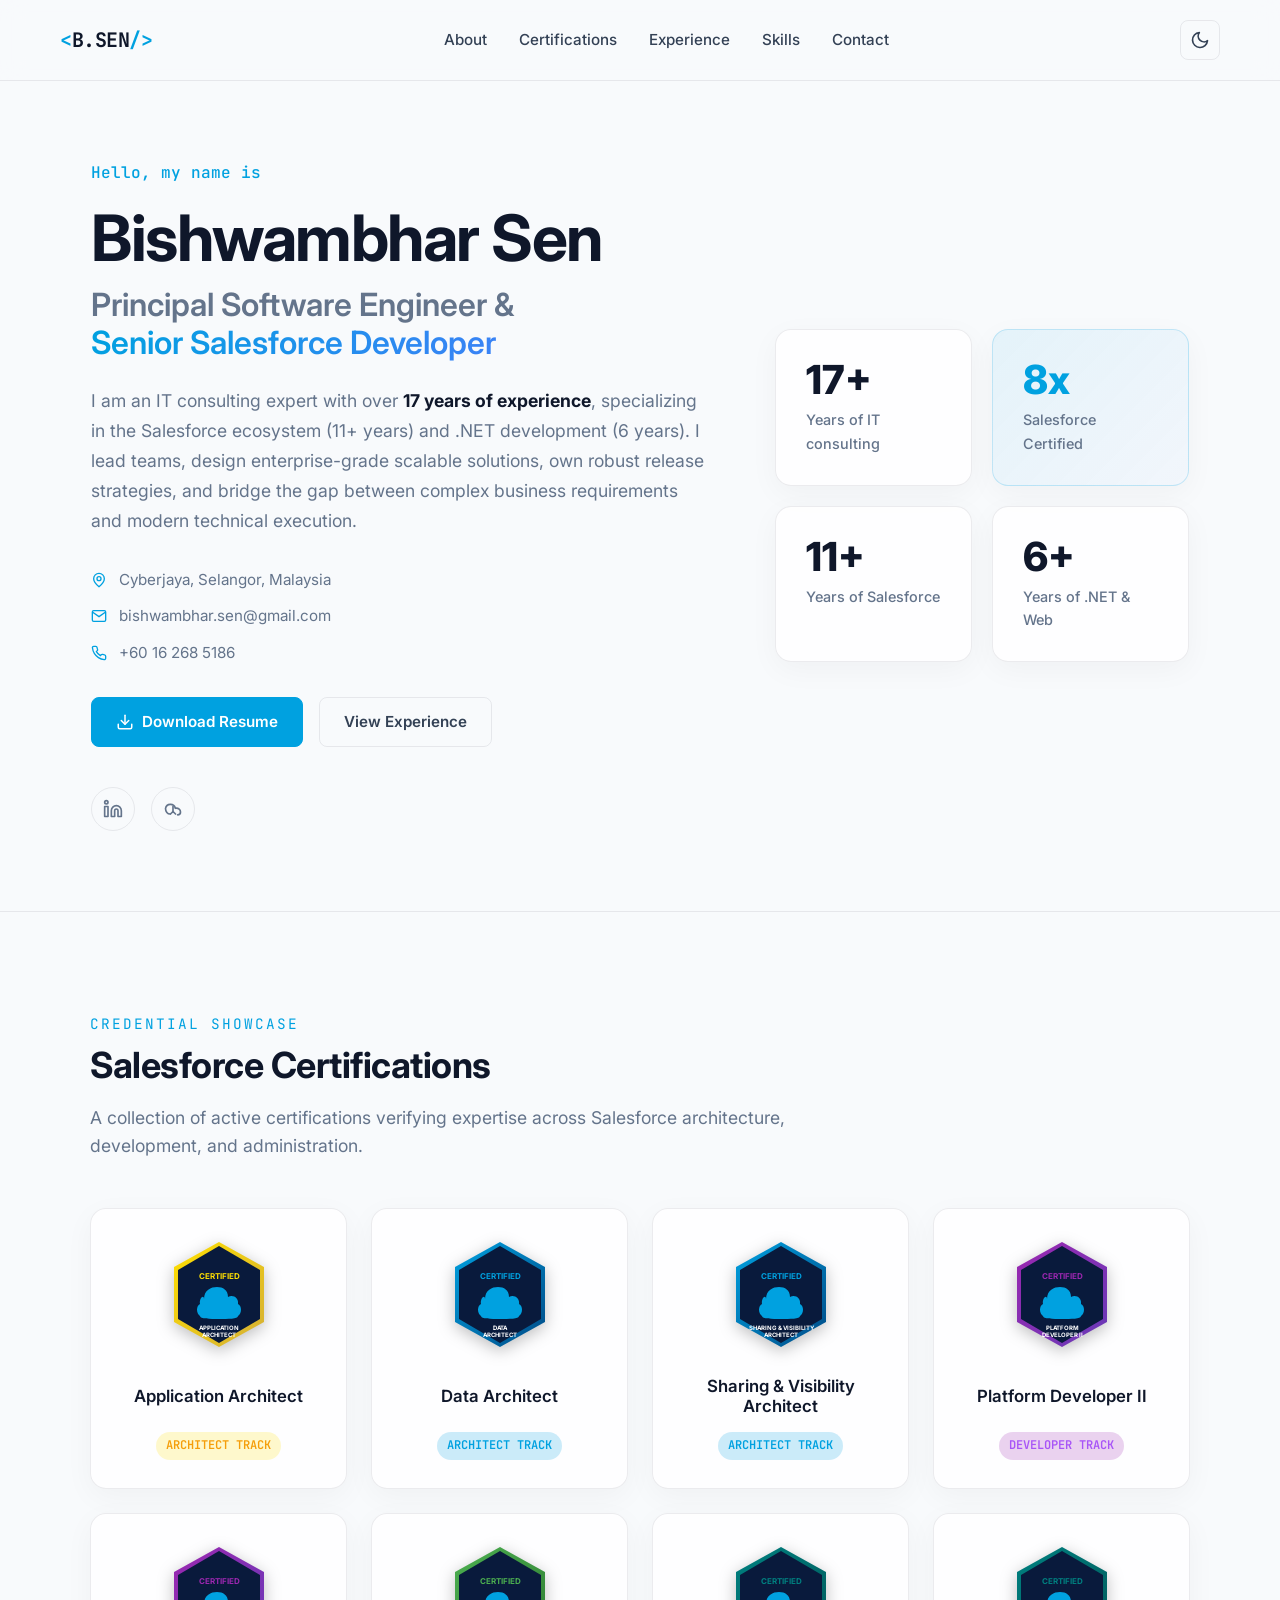
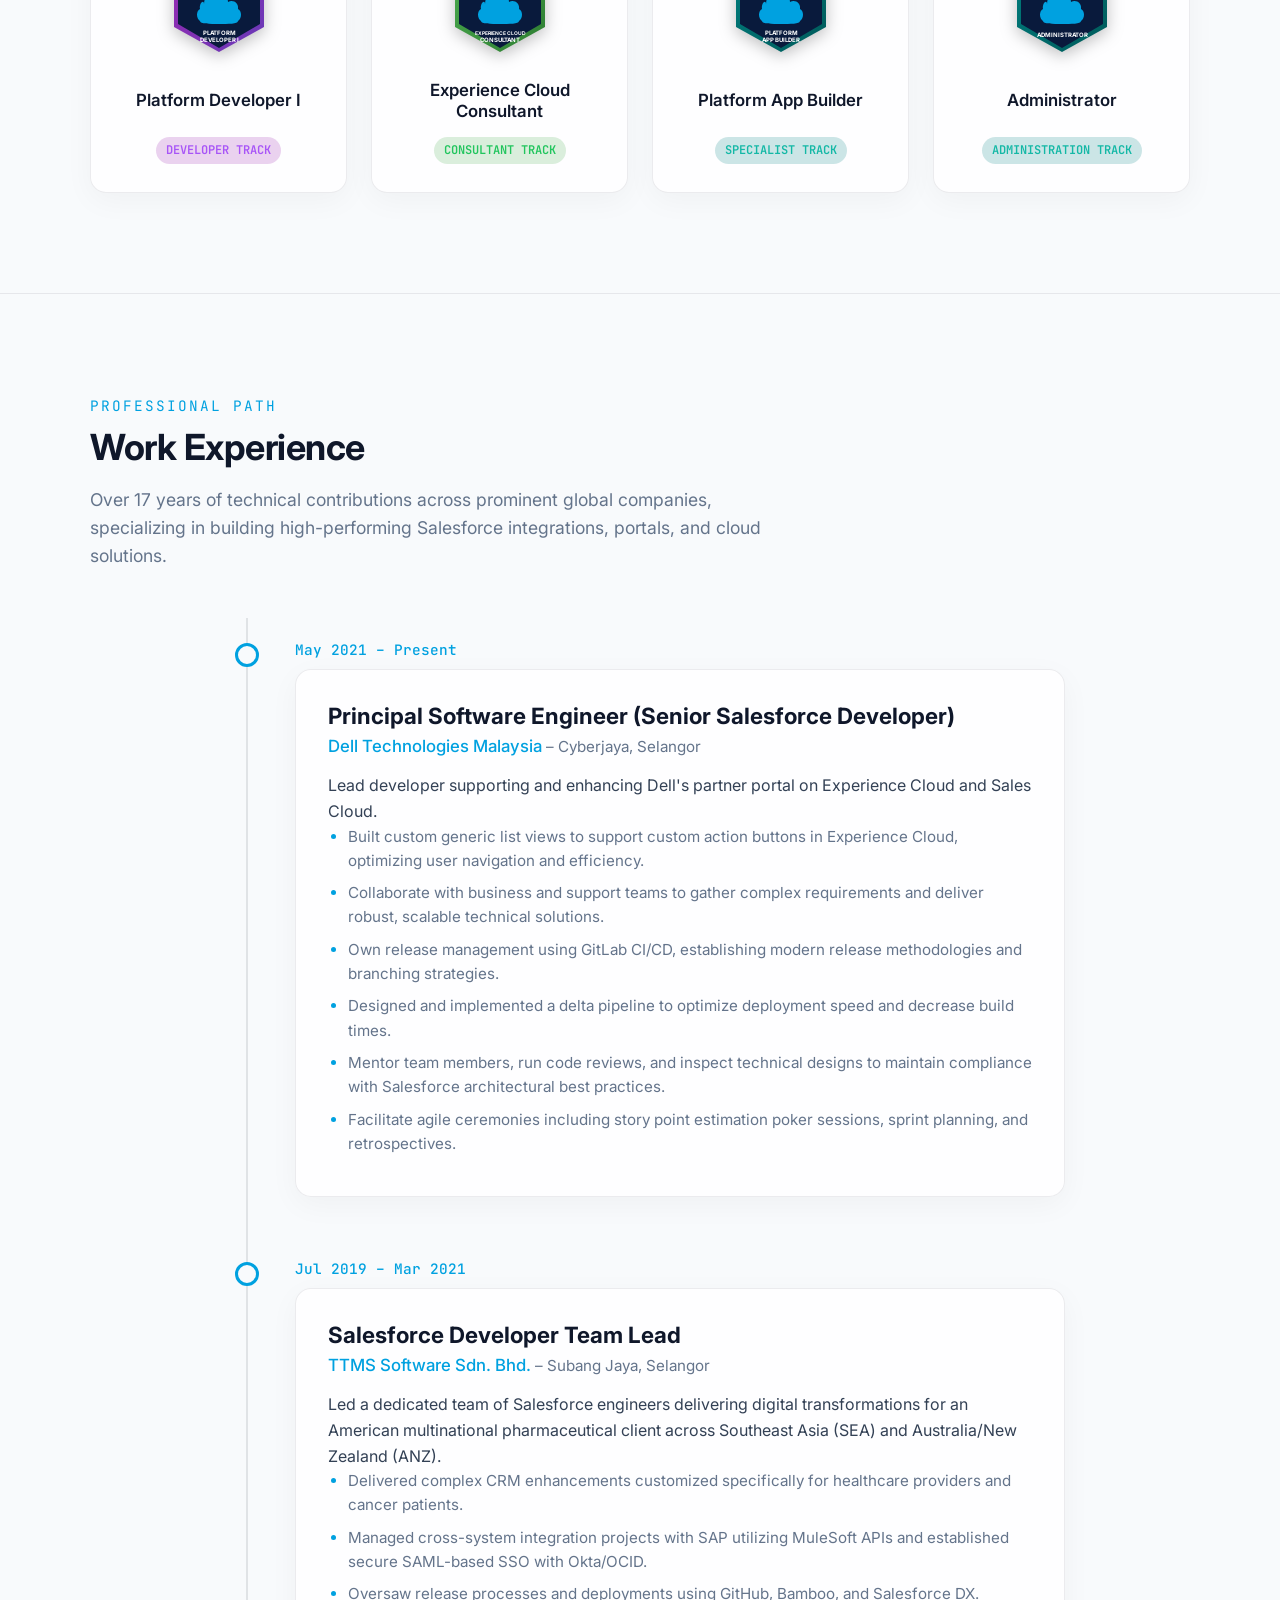
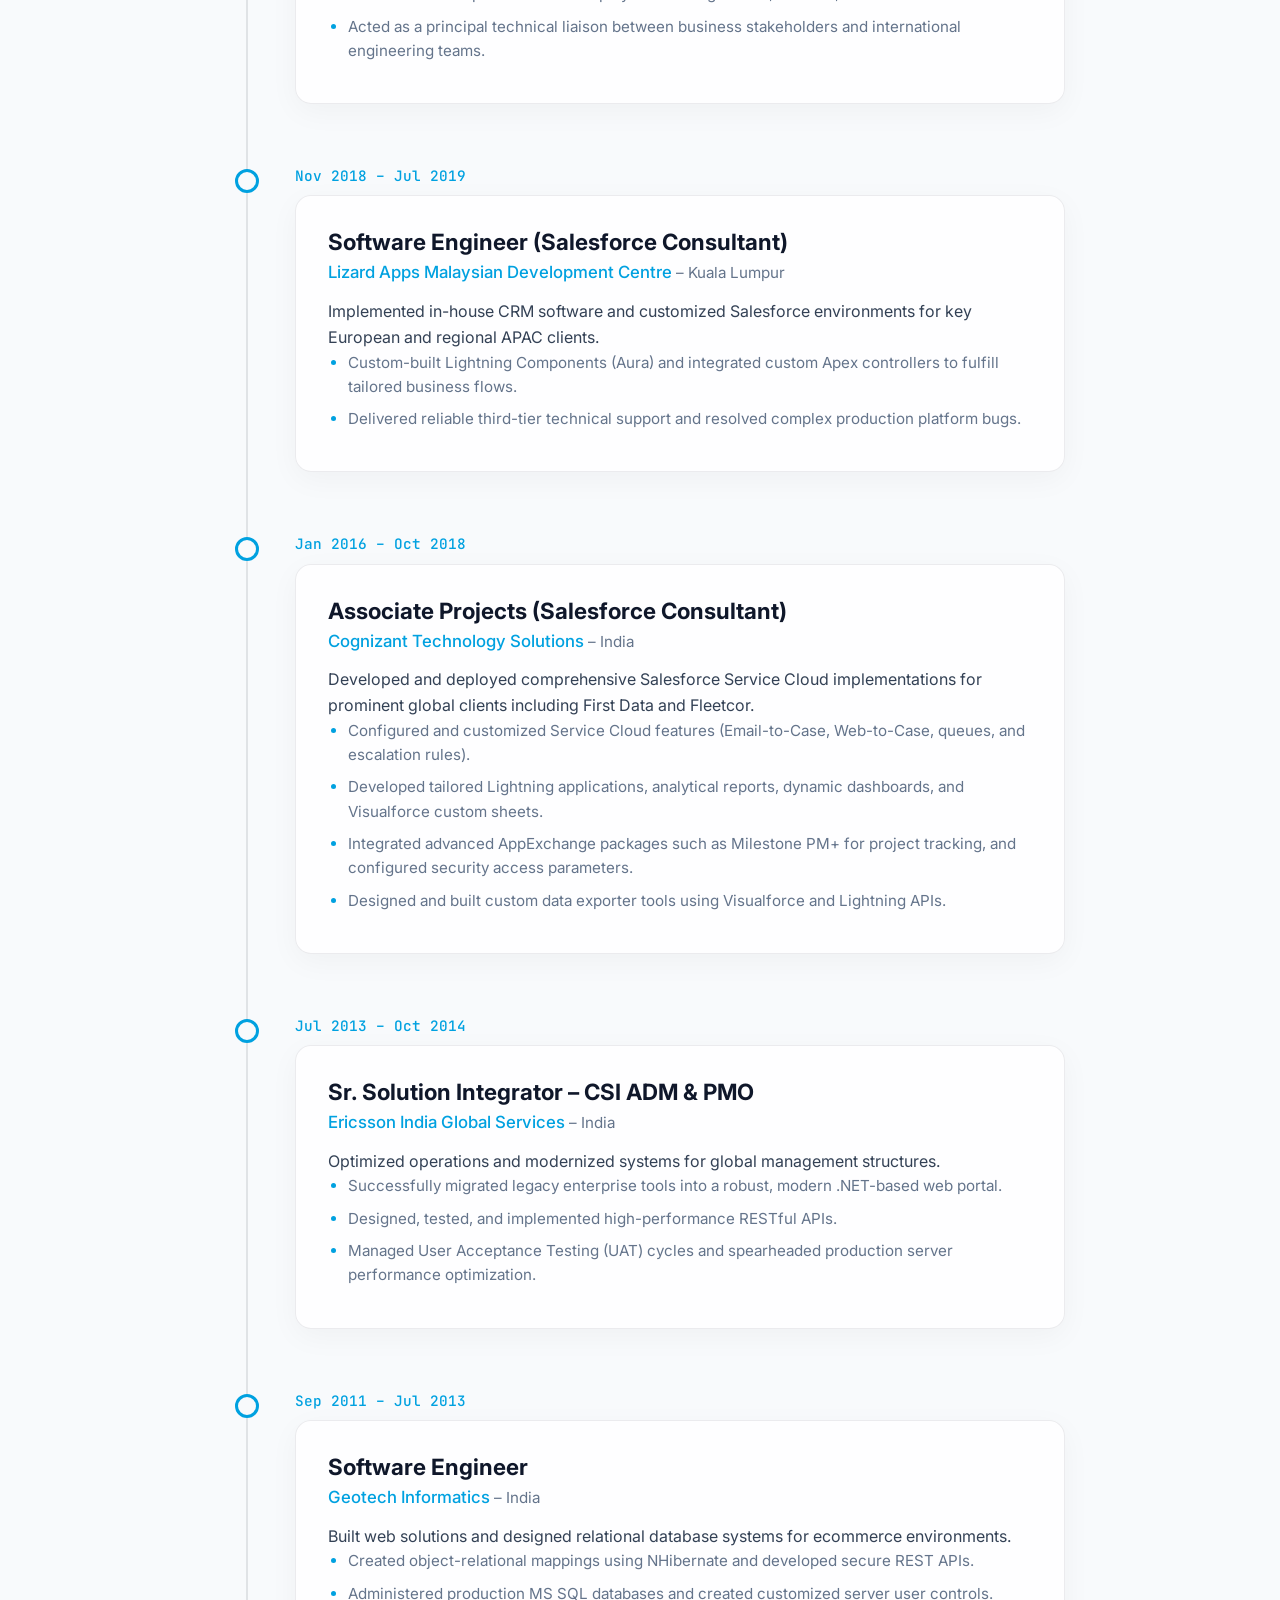
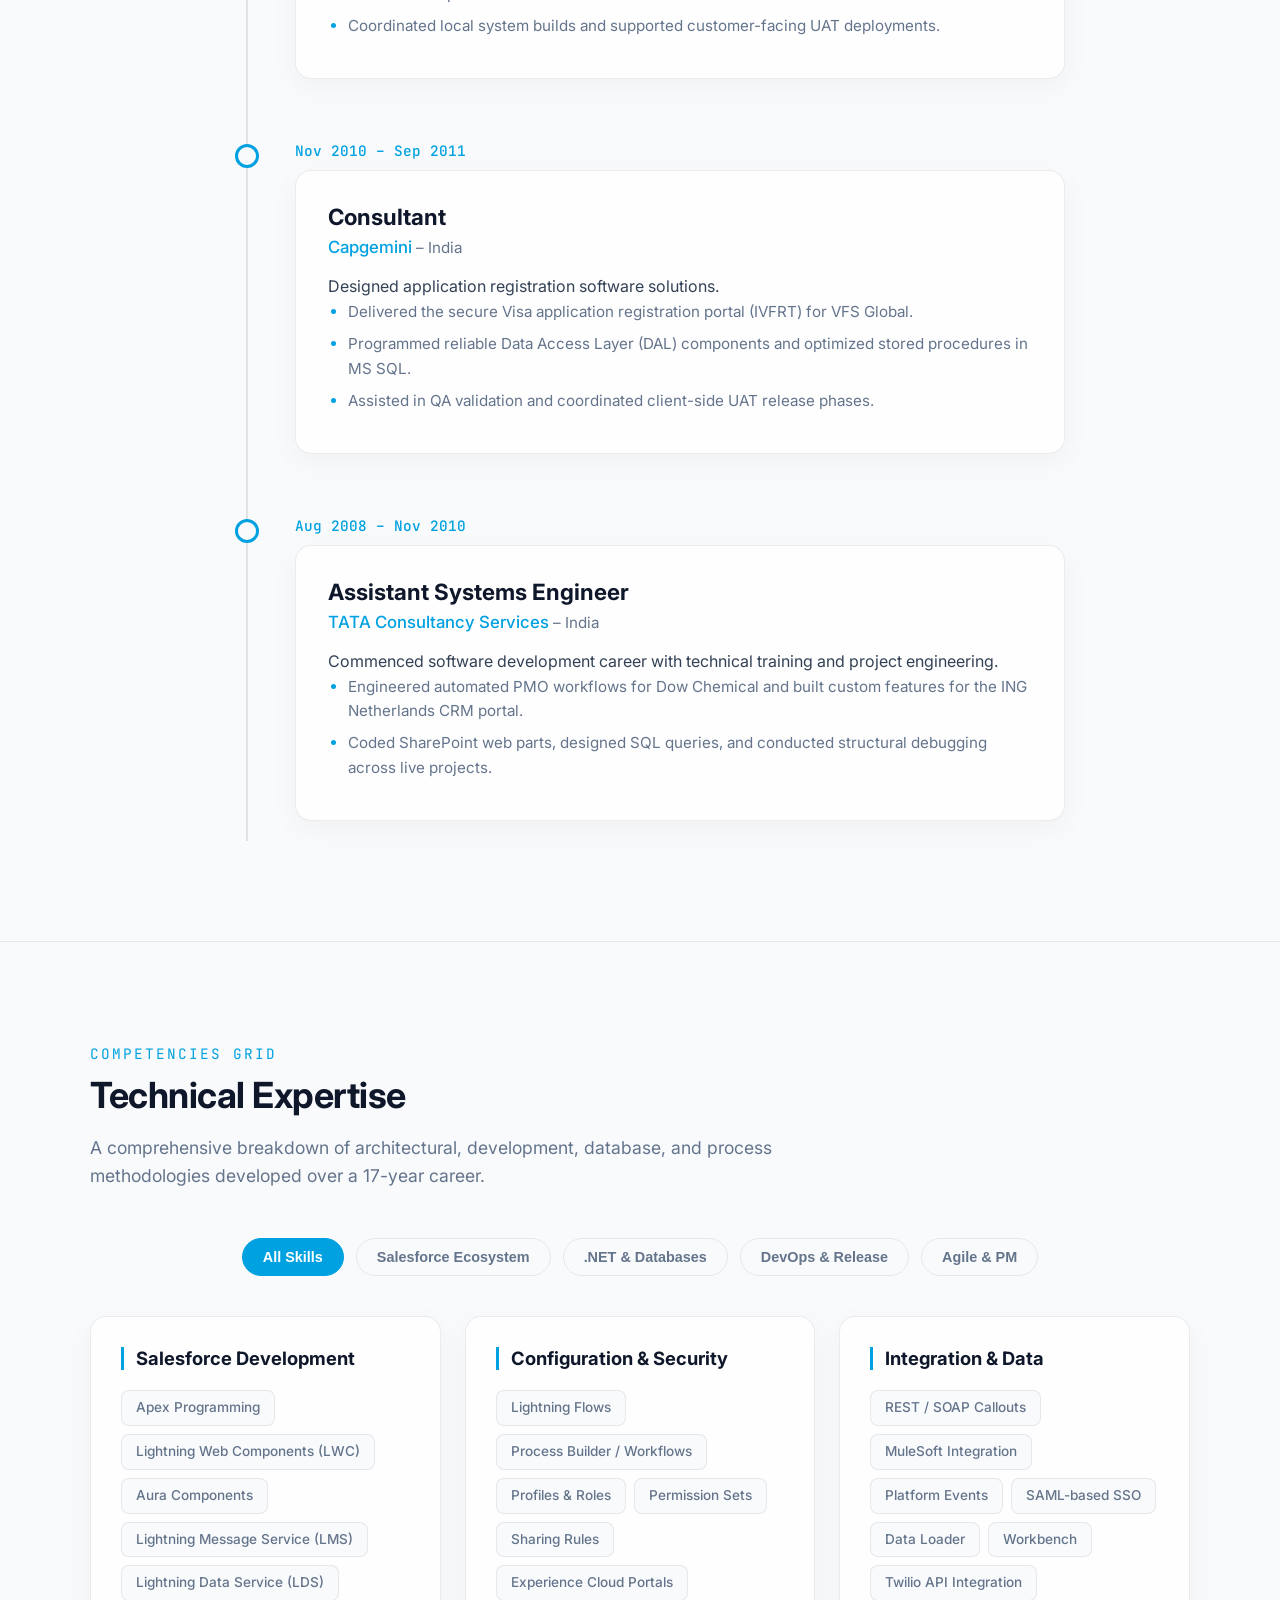
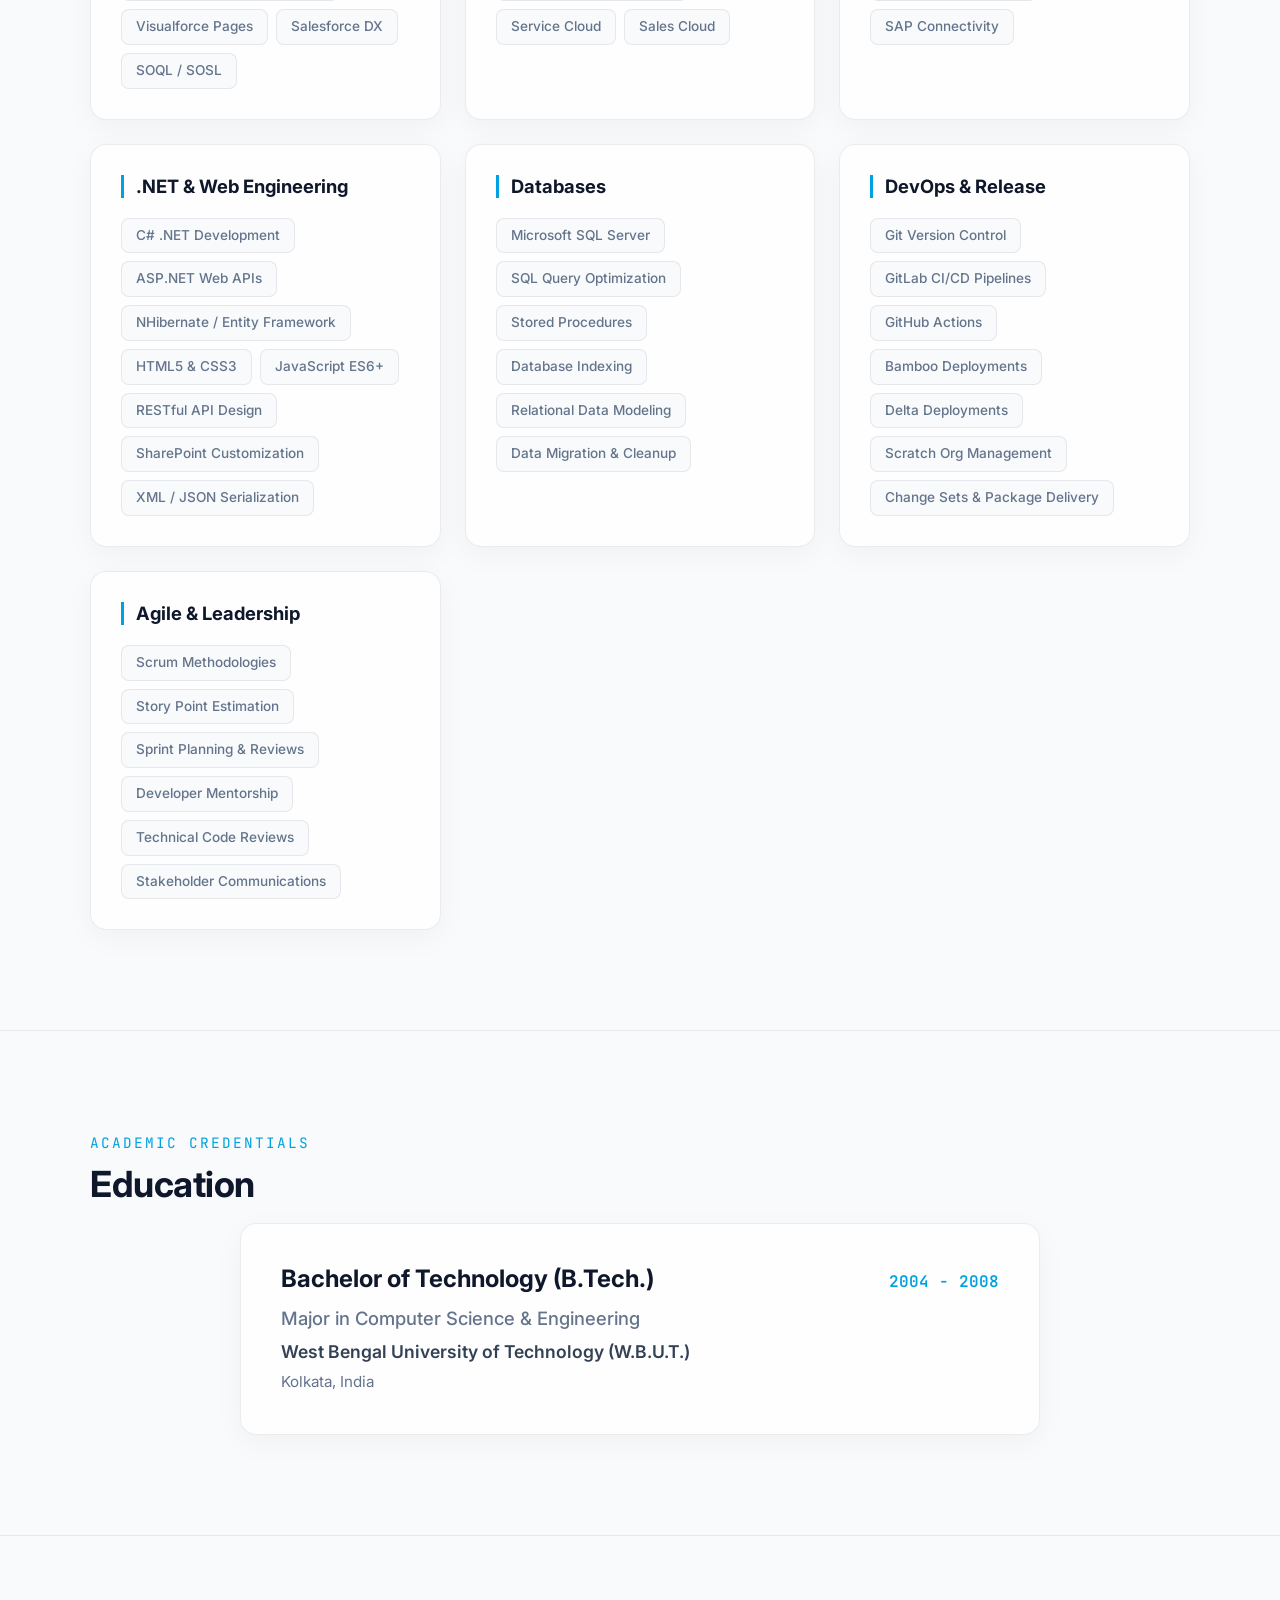
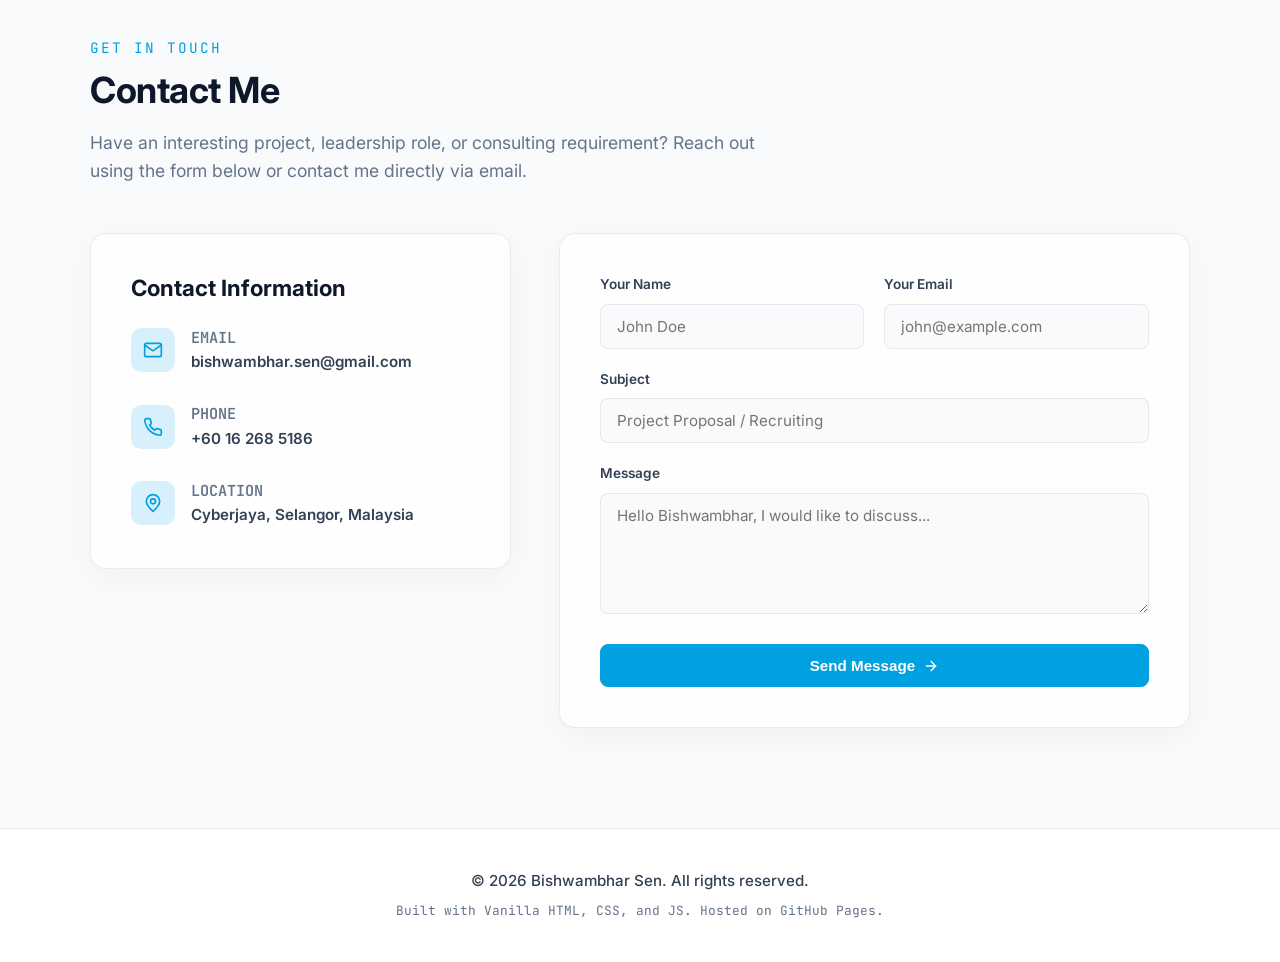
==== index.html @ a4eaa99e "Initial commit: portfolio website" ====
<!DOCTYPE html>
<html lang="en">
<head>
    <meta charset="UTF-8">
    <meta name="viewport" content="width=device-width, initial-scale=1.0">
    <meta name="description" content="Professional Portfolio of Bishwambhar Sen - Principal Software Engineer & Senior Salesforce Developer with 17+ years of IT consulting experience, 8x Salesforce Certified.">
    <title>Bishwambhar Sen | Principal Salesforce Developer & Software Engineer</title>
    <!-- Google Fonts -->
    <link rel="preconnect" href="https://fonts.googleapis.com">
    <link rel="preconnect" href="https://fonts.gstatic.com" crossorigin>
    <link href="https://fonts.googleapis.com/css2?family=Inter:wght@300;400;500;600;700;800&family=JetBrains+Mono:wght@400;500&display=swap" rel="stylesheet">
    <!-- Main Stylesheet -->
    <link rel="stylesheet" href="styles.css">
</head>
<body class="dark-theme">
    <!-- Header / Navigation -->
    <header class="navbar">
        <div class="nav-container">
            <a href="#" class="nav-logo" id="nav-logo-link">
                <span class="logo-symbol">&lt;</span>B.SEN<span class="logo-symbol">/&gt;</span>
            </a>
            <nav class="nav-menu" id="nav-menu-id">
                <a href="#about" class="nav-link">About</a>
                <a href="#certifications" class="nav-link">Certifications</a>
                <a href="#experience" class="nav-link">Experience</a>
                <a href="#skills" class="nav-link">Skills</a>
                <a href="#contact" class="nav-link">Contact</a>
            </nav>
            <div class="nav-actions">
                <button id="theme-toggle" class="theme-btn" aria-label="Toggle light/dark theme" id="theme-toggle-id">
                    <!-- Sun Icon (Dark Mode active) -->
                    <svg class="sun-icon" xmlns="http://www.w3.org/2000/svg" viewBox="0 0 24 24" fill="none" stroke="currentColor" stroke-width="2" stroke-linecap="round" stroke-linejoin="round">
                        <circle cx="12" cy="12" r="5"></circle>
                        <line x1="12" y1="1" x2="12" y2="3"></line>
                        <line x1="12" y1="21" x2="12" y2="23"></line>
                        <line x1="4.22" y1="4.22" x2="5.64" y2="5.64"></line>
                        <line x1="18.36" y1="18.36" x2="19.78" y2="19.78"></line>
                        <line x1="1" y1="12" x2="3" y2="12"></line>
                        <line x1="21" y1="12" x2="23" y2="12"></line>
                        <line x1="4.22" y1="19.78" x2="5.64" y2="18.36"></line>
                        <line x1="18.36" y1="5.64" x2="19.78" y2="4.22"></line>
                    </svg>
                    <!-- Moon Icon (Light Mode active) -->
                    <svg class="moon-icon" xmlns="http://www.w3.org/2000/svg" viewBox="0 0 24 24" fill="none" stroke="currentColor" stroke-width="2" stroke-linecap="round" stroke-linejoin="round">
                        <path d="M21 12.79A9 9 0 1 1 11.21 3 7 7 0 0 0 21 12.79z"></path>
                    </svg>
                </button>
                <button class="mobile-nav-toggle" aria-label="Toggle mobile menu" id="mobile-nav-toggle-id">
                    <span></span>
                    <span></span>
                    <span></span>
                </button>
            </div>
        </div>
    </header>

    <!-- Main Content -->
    <main>
        <!-- Hero Section -->
        <section id="about" class="hero-section">
            <div class="hero-container">
                <div class="hero-content">
                    <span class="hero-pretitle">Hello, my name is</span>
                    <h1 class="hero-title">Bishwambhar Sen</h1>
                    <h2 class="hero-subtitle">Principal Software Engineer & <br><span class="highlight">Senior Salesforce Developer</span></h2>
                    <p class="hero-description">
                        I am an IT consulting expert with over <strong>17 years of experience</strong>, specializing in the Salesforce ecosystem (11+ years) and .NET development (6 years). I lead teams, design enterprise-grade scalable solutions, own robust release strategies, and bridge the gap between complex business requirements and modern technical execution.
                    </p>
                    <div class="hero-meta">
                        <span class="meta-item">
                            <svg xmlns="http://www.w3.org/2000/svg" width="16" height="16" fill="none" stroke="currentColor" stroke-width="2" viewBox="0 0 24 24"><path d="M12 2a8 8 0 0 0-8 8c0 5.25 8 12 8 12s8-6.75 8-12a8 8 0 0 0-8-8z"/><circle cx="12" cy="10" r="3"/></svg>
                            Cyberjaya, Selangor, Malaysia
                        </span>
                        <span class="meta-item">
                            <svg xmlns="http://www.w3.org/2000/svg" width="16" height="16" fill="none" stroke="currentColor" stroke-width="2" viewBox="0 0 24 24"><path d="M4 4h16c1.1 0 2 .9 2 2v12c0 1.1-.9 2-2 2H4c-1.1 0-2-.9-2-2V6c0-1.1.9-2 2-2z"/><polyline points="22,6 12,13 2,6"/></svg>
                            <a href="mailto:bishwambhar.sen@gmail.com">bishwambhar.sen@gmail.com</a>
                        </span>
                        <span class="meta-item">
                            <svg xmlns="http://www.w3.org/2000/svg" width="16" height="16" fill="none" stroke="currentColor" stroke-width="2" viewBox="0 0 24 24"><path d="M22 16.92v3a2 2 0 0 1-2.18 2 19.79 19.79 0 0 1-8.63-3.07 19.5 19.5 0 0 1-6-6 19.79 19.79 0 0 1-3.07-8.67A2 2 0 0 1 4.11 2h3a2 2 0 0 1 2 1.72 12.84 12.84 0 0 0 .7 2.81 2 2 0 0 1-.45 2.11L8.09 9.91a16 16 0 0 0 6 6l1.27-1.27a2 2 0 0 1 2.11-.45 12.84 12.84 0 0 0 2.81.7A2 2 0 0 1 22 16.92z"/></svg>
                            <a href="tel:+60162685186">+60 16 268 5186</a>
                        </span>
                    </div>
                    <div class="hero-actions">
                        <a href="bishwambhar_sen_resume.pdf" class="btn btn-primary" download id="download-resume-btn">
                            <svg xmlns="http://www.w3.org/2000/svg" width="18" height="18" fill="none" stroke="currentColor" stroke-width="2" stroke-linecap="round" stroke-linejoin="round" viewBox="0 0 24 24"><path d="M21 15v4a2 2 0 0 1-2 2H5a2 2 0 0 1-2-2v-4"/><polyline points="7 10 12 15 17 10"/><line x1="12" y1="15" x2="12" y2="3"/></svg>
                            Download Resume
                        </a>
                        <a href="#experience" class="btn btn-secondary" id="view-experience-btn">View Experience</a>
                    </div>
                    <div class="social-links">
                        <a href="https://www.linkedin.com/in/bishwambharsen/" target="_blank" rel="noopener noreferrer" aria-label="LinkedIn" class="social-link" id="linkedin-link">
                            <svg xmlns="http://www.w3.org/2000/svg" viewBox="0 0 24 24" fill="none" stroke="currentColor" stroke-width="2" stroke-linecap="round" stroke-linejoin="round"><path d="M16 8a6 6 0 0 1 6 6v7h-4v-7a2 2 0 0 0-2-2 2 2 0 0 0-2 2v7h-4v-7a6 6 0 0 1 6-6z"></path><rect x="2" y="9" width="4" height="12"></rect><circle cx="4" cy="4" r="2"></circle></svg>
                        </a>
                        <a href="https://trailhead.com/me/bishwambhar-sen" target="_blank" rel="noopener noreferrer" aria-label="Trailhead" class="social-link trailhead-logo-link" id="trailhead-link">
                            <!-- Custom Trailhead Icon Representation (Cloud with path) -->
                            <svg xmlns="http://www.w3.org/2000/svg" viewBox="0 0 24 24" fill="none" stroke="currentColor" stroke-width="2" stroke-linecap="round" stroke-linejoin="round"><path d="M17.5 19A3.5 3.5 0 0 0 21 15.5c0-2.79-2.54-4.5-5-4.5-.42 0-.83.07-1.22.2A6 6 0 0 0 3 11.5c0 3.59 2.45 6.5 5.5 6.5"></path><path d="M9 18l3-3 3 3"></path><path d="M12 15V9"></path></svg>
                        </a>
                    </div>
                </div>
                <!-- Interactive Quick Stats Cards -->
                <div class="hero-stats">
                    <div class="stat-card">
                        <span class="stat-number">17+</span>
                        <span class="stat-label">Years of IT consulting</span>
                    </div>
                    <div class="stat-card highlight-card">
                        <span class="stat-number">8x</span>
                        <span class="stat-label">Salesforce Certified</span>
                    </div>
                    <div class="stat-card">
                        <span class="stat-number">11+</span>
                        <span class="stat-label">Years of Salesforce</span>
                    </div>
                    <div class="stat-card">
                        <span class="stat-number">6+</span>
                        <span class="stat-label">Years of .NET & Web</span>
                    </div>
                </div>
            </div>
        </section>

        <!-- Salesforce Certifications Section -->
        <section id="certifications" class="certifications-section">
            <div class="section-container">
                <span class="section-subtitle">Credential Showcase</span>
                <h2 class="section-title">Salesforce Certifications</h2>
                <p class="section-description">
                    A collection of active certifications verifying expertise across Salesforce architecture, development, and administration.
                </p>

                <div class="certifications-grid">
                    <!-- Card 1: Application Architect -->
                    <div class="cert-card gold-border">
                        <div class="cert-badge-wrapper">
                            <svg class="cert-svg" viewBox="0 0 100 115" xmlns="http://www.w3.org/2000/svg">
                                <defs>
                                    <linearGradient id="goldGradient" x1="0%" y1="0%" x2="100%" y2="100%">
                                        <stop offset="0%" stop-color="#FFDF00" />
                                        <stop offset="100%" stop-color="#D4AF37" />
                                    </linearGradient>
                                </defs>
                                <polygon points="50,5 95,30 95,85 50,110 5,85 5,30" fill="url(#goldGradient)" />
                                <polygon points="50,9 91,33 91,82 50,106 9,82 9,33" fill="#091a3c" />
                                <path d="M35,62 C35,53 42,50 48,50 C54,50 59,53 59,60 C64,57 70,61 69,67 C73,69 73,76 69,79 C69,82 59,82 50,82 C41,82 31,82 31,79 C27,76 27,69 31,67 C30,61 35,57 35,62 Z" fill="#00A1E0" />
                                <text x="50" y="42" font-family="'Inter', sans-serif" font-size="8" font-weight="bold" fill="#FFDF00" text-anchor="middle">CERTIFIED</text>
                                <text x="50" y="93" font-family="'Inter', sans-serif" font-size="6" font-weight="bold" fill="#FFFFFF" text-anchor="middle">APPLICATION</text>
                                <text x="50" y="100" font-family="'Inter', sans-serif" font-size="6" font-weight="bold" fill="#FFFFFF" text-anchor="middle">ARCHITECT</text>
                            </svg>
                        </div>
                        <h3>Application Architect</h3>
                        <p class="cert-tag gold-tag">Architect Track</p>
                    </div>

                    <!-- Card 2: Data Architect -->
                    <div class="cert-card blue-border">
                        <div class="cert-badge-wrapper">
                            <svg class="cert-svg" viewBox="0 0 100 115" xmlns="http://www.w3.org/2000/svg">
                                <defs>
                                    <linearGradient id="blueGradient" x1="0%" y1="0%" x2="100%" y2="100%">
                                        <stop offset="0%" stop-color="#00A1E0" />
                                        <stop offset="100%" stop-color="#004B87" />
                                    </linearGradient>
                                </defs>
                                <polygon points="50,5 95,30 95,85 50,110 5,85 5,30" fill="url(#blueGradient)" />
                                <polygon points="50,9 91,33 91,82 50,106 9,82 9,33" fill="#091a3c" />
                                <path d="M35,62 C35,53 42,50 48,50 C54,50 59,53 59,60 C64,57 70,61 69,67 C73,69 73,76 69,79 C69,82 59,82 50,82 C41,82 31,82 31,79 C27,76 27,69 31,67 C30,61 35,57 35,62 Z" fill="#00A1E0" />
                                <text x="50" y="42" font-family="'Inter', sans-serif" font-size="8" font-weight="bold" fill="#00A1E0" text-anchor="middle">CERTIFIED</text>
                                <text x="50" y="93" font-family="'Inter', sans-serif" font-size="6" font-weight="bold" fill="#FFFFFF" text-anchor="middle">DATA</text>
                                <text x="50" y="100" font-family="'Inter', sans-serif" font-size="6" font-weight="bold" fill="#FFFFFF" text-anchor="middle">ARCHITECT</text>
                            </svg>
                        </div>
                        <h3>Data Architect</h3>
                        <p class="cert-tag blue-tag">Architect Track</p>
                    </div>

                    <!-- Card 3: Sharing & Visibility Architect -->
                    <div class="cert-card blue-border">
                        <div class="cert-badge-wrapper">
                            <svg class="cert-svg" viewBox="0 0 100 115" xmlns="http://www.w3.org/2000/svg">
                                <polygon points="50,5 95,30 95,85 50,110 5,85 5,30" fill="url(#blueGradient)" />
                                <polygon points="50,9 91,33 91,82 50,106 9,82 9,33" fill="#091a3c" />
                                <path d="M35,62 C35,53 42,50 48,50 C54,50 59,53 59,60 C64,57 70,61 69,67 C73,69 73,76 69,79 C69,82 59,82 50,82 C41,82 31,82 31,79 C27,76 27,69 31,67 C30,61 35,57 35,62 Z" fill="#00A1E0" />
                                <text x="50" y="42" font-family="'Inter', sans-serif" font-size="8" font-weight="bold" fill="#00A1E0" text-anchor="middle">CERTIFIED</text>
                                <text x="50" y="93" font-family="'Inter', sans-serif" font-size="6" font-weight="bold" fill="#FFFFFF" text-anchor="middle">SHARING & VISIBILITY</text>
                                <text x="50" y="100" font-family="'Inter', sans-serif" font-size="6" font-weight="bold" fill="#FFFFFF" text-anchor="middle">ARCHITECT</text>
                            </svg>
                        </div>
                        <h3>Sharing & Visibility Architect</h3>
                        <p class="cert-tag blue-tag">Architect Track</p>
                    </div>

                    <!-- Card 4: Platform Developer II -->
                    <div class="cert-card purple-border">
                        <div class="cert-badge-wrapper">
                            <svg class="cert-svg" viewBox="0 0 100 115" xmlns="http://www.w3.org/2000/svg">
                                <defs>
                                    <linearGradient id="purpleGradient" x1="0%" y1="0%" x2="100%" y2="100%">
                                        <stop offset="0%" stop-color="#9C27B0" />
                                        <stop offset="100%" stop-color="#673AB7" />
                                    </linearGradient>
                                </defs>
                                <polygon points="50,5 95,30 95,85 50,110 5,85 5,30" fill="url(#purpleGradient)" />
                                <polygon points="50,9 91,33 91,82 50,106 9,82 9,33" fill="#091a3c" />
                                <path d="M35,62 C35,53 42,50 48,50 C54,50 59,53 59,60 C64,57 70,61 69,67 C73,69 73,76 69,79 C69,82 59,82 50,82 C41,82 31,82 31,79 C27,76 27,69 31,67 C30,61 35,57 35,62 Z" fill="#00A1E0" />
                                <text x="50" y="42" font-family="'Inter', sans-serif" font-size="8" font-weight="bold" fill="#9C27B0" text-anchor="middle">CERTIFIED</text>
                                <text x="50" y="93" font-family="'Inter', sans-serif" font-size="6" font-weight="bold" fill="#FFFFFF" text-anchor="middle">PLATFORM</text>
                                <text x="50" y="100" font-family="'Inter', sans-serif" font-size="6" font-weight="bold" fill="#FFFFFF" text-anchor="middle">DEVELOPER II</text>
                            </svg>
                        </div>
                        <h3>Platform Developer II</h3>
                        <p class="cert-tag purple-tag">Developer Track</p>
                    </div>

                    <!-- Card 5: Platform Developer I -->
                    <div class="cert-card purple-border">
                        <div class="cert-badge-wrapper">
                            <svg class="cert-svg" viewBox="0 0 100 115" xmlns="http://www.w3.org/2000/svg">
                                <polygon points="50,5 95,30 95,85 50,110 5,85 5,30" fill="url(#purpleGradient)" />
                                <polygon points="50,9 91,33 91,82 50,106 9,82 9,33" fill="#091a3c" />
                                <path d="M35,62 C35,53 42,50 48,50 C54,50 59,53 59,60 C64,57 70,61 69,67 C73,69 73,76 69,79 C69,82 59,82 50,82 C41,82 31,82 31,79 C27,76 27,69 31,67 C30,61 35,57 35,62 Z" fill="#00A1E0" />
                                <text x="50" y="42" font-family="'Inter', sans-serif" font-size="8" font-weight="bold" fill="#9C27B0" text-anchor="middle">CERTIFIED</text>
                                <text x="50" y="93" font-family="'Inter', sans-serif" font-size="6" font-weight="bold" fill="#FFFFFF" text-anchor="middle">PLATFORM</text>
                                <text x="50" y="100" font-family="'Inter', sans-serif" font-size="6" font-weight="bold" fill="#FFFFFF" text-anchor="middle">DEVELOPER I</text>
                            </svg>
                        </div>
                        <h3>Platform Developer I</h3>
                        <p class="cert-tag purple-tag">Developer Track</p>
                    </div>

                    <!-- Card 6: Experience Cloud Consultant -->
                    <div class="cert-card green-border">
                        <div class="cert-badge-wrapper">
                            <svg class="cert-svg" viewBox="0 0 100 115" xmlns="http://www.w3.org/2000/svg">
                                <defs>
                                    <linearGradient id="greenGradient" x1="0%" y1="0%" x2="100%" y2="100%">
                                        <stop offset="0%" stop-color="#4CAF50" />
                                        <stop offset="100%" stop-color="#2E7D32" />
                                    </linearGradient>
                                </defs>
                                <polygon points="50,5 95,30 95,85 50,110 5,85 5,30" fill="url(#greenGradient)" />
                                <polygon points="50,9 91,33 91,82 50,106 9,82 9,33" fill="#091a3c" />
                                <path d="M35,62 C35,53 42,50 48,50 C54,50 59,53 59,60 C64,57 70,61 69,67 C73,69 73,76 69,79 C69,82 59,82 50,82 C41,82 31,82 31,79 C27,76 27,69 31,67 C30,61 35,57 35,62 Z" fill="#00A1E0" />
                                <text x="50" y="42" font-family="'Inter', sans-serif" font-size="8" font-weight="bold" fill="#4CAF50" text-anchor="middle">CERTIFIED</text>
                                <text x="50" y="93" font-family="'Inter', sans-serif" font-size="5" font-weight="bold" fill="#FFFFFF" text-anchor="middle">EXPERIENCE CLOUD</text>
                                <text x="50" y="100" font-family="'Inter', sans-serif" font-size="6" font-weight="bold" fill="#FFFFFF" text-anchor="middle">CONSULTANT</text>
                            </svg>
                        </div>
                        <h3>Experience Cloud Consultant</h3>
                        <p class="cert-tag green-tag">Consultant Track</p>
                    </div>

                    <!-- Card 7: Platform App Builder -->
                    <div class="cert-card teal-border">
                        <div class="cert-badge-wrapper">
                            <svg class="cert-svg" viewBox="0 0 100 115" xmlns="http://www.w3.org/2000/svg">
                                <defs>
                                    <linearGradient id="tealGradient" x1="0%" y1="0%" x2="100%" y2="100%">
                                        <stop offset="0%" stop-color="#008080" />
                                        <stop offset="100%" stop-color="#005A5A" />
                                    </linearGradient>
                                </defs>
                                <polygon points="50,5 95,30 95,85 50,110 5,85 5,30" fill="url(#tealGradient)" />
                                <polygon points="50,9 91,33 91,82 50,106 9,82 9,33" fill="#091a3c" />
                                <path d="M35,62 C35,53 42,50 48,50 C54,50 59,53 59,60 C64,57 70,61 69,67 C73,69 73,76 69,79 C69,82 59,82 50,82 C41,82 31,82 31,79 C27,76 27,69 31,67 C30,61 35,57 35,62 Z" fill="#00A1E0" />
                                <text x="50" y="42" font-family="'Inter', sans-serif" font-size="8" font-weight="bold" fill="#008080" text-anchor="middle">CERTIFIED</text>
                                <text x="50" y="93" font-family="'Inter', sans-serif" font-size="6" font-weight="bold" fill="#FFFFFF" text-anchor="middle">PLATFORM</text>
                                <text x="50" y="100" font-family="'Inter', sans-serif" font-size="6" font-weight="bold" fill="#FFFFFF" text-anchor="middle">APP BUILDER</text>
                            </svg>
                        </div>
                        <h3>Platform App Builder</h3>
                        <p class="cert-tag teal-tag">Specialist Track</p>
                    </div>

                    <!-- Card 8: Administrator -->
                    <div class="cert-card teal-border">
                        <div class="cert-badge-wrapper">
                            <svg class="cert-svg" viewBox="0 0 100 115" xmlns="http://www.w3.org/2000/svg">
                                <polygon points="50,5 95,30 95,85 50,110 5,85 5,30" fill="url(#tealGradient)" />
                                <polygon points="50,9 91,33 91,82 50,106 9,82 9,33" fill="#091a3c" />
                                <path d="M35,62 C35,53 42,50 48,50 C54,50 59,53 59,60 C64,57 70,61 69,67 C73,69 73,76 69,79 C69,82 59,82 50,82 C41,82 31,82 31,79 C27,76 27,69 31,67 C30,61 35,57 35,62 Z" fill="#00A1E0" />
                                <text x="50" y="42" font-family="'Inter', sans-serif" font-size="8" font-weight="bold" fill="#008080" text-anchor="middle">CERTIFIED</text>
                                <text x="50" y="95" font-family="'Inter', sans-serif" font-size="6" font-weight="bold" fill="#FFFFFF" text-anchor="middle">ADMINISTRATOR</text>
                            </svg>
                        </div>
                        <h3>Administrator</h3>
                        <p class="cert-tag teal-tag">Administration Track</p>
                    </div>
                </div>
            </div>
        </section>

        <!-- Experience Timeline Section -->
        <section id="experience" class="experience-section">
            <div class="section-container">
                <span class="section-subtitle">Professional Path</span>
                <h2 class="section-title">Work Experience</h2>
                <p class="section-description">
                    Over 17 years of technical contributions across prominent global companies, specializing in building high-performing Salesforce integrations, portals, and cloud solutions.
                </p>

                <div class="timeline">
                    <!-- Dell Technologies -->
                    <div class="timeline-item reveal">
                        <div class="timeline-dot"></div>
                        <div class="timeline-date">May 2021 – Present</div>
                        <div class="timeline-content">
                            <h3>Principal Software Engineer (Senior Salesforce Developer)</h3>
                            <h4 class="company">Dell Technologies Malaysia <span class="location">– Cyberjaya, Selangor</span></h4>
                            <p class="description">
                                Lead developer supporting and enhancing Dell's partner portal on Experience Cloud and Sales Cloud.
                            </p>
                            <ul class="duties-list">
                                <li>Built custom generic list views to support custom action buttons in Experience Cloud, optimizing user navigation and efficiency.</li>
                                <li>Collaborate with business and support teams to gather complex requirements and deliver robust, scalable technical solutions.</li>
                                <li>Own release management using GitLab CI/CD, establishing modern release methodologies and branching strategies.</li>
                                <li>Designed and implemented a delta pipeline to optimize deployment speed and decrease build times.</li>
                                <li>Mentor team members, run code reviews, and inspect technical designs to maintain compliance with Salesforce architectural best practices.</li>
                                <li>Facilitate agile ceremonies including story point estimation poker sessions, sprint planning, and retrospectives.</li>
                            </ul>
                        </div>
                    </div>

                    <!-- TTMS Software -->
                    <div class="timeline-item reveal">
                        <div class="timeline-dot"></div>
                        <div class="timeline-date">Jul 2019 – Mar 2021</div>
                        <div class="timeline-content">
                            <h3>Salesforce Developer Team Lead</h3>
                            <h4 class="company">TTMS Software Sdn. Bhd. <span class="location">– Subang Jaya, Selangor</span></h4>
                            <p class="description">
                                Led a dedicated team of Salesforce engineers delivering digital transformations for an American multinational pharmaceutical client across Southeast Asia (SEA) and Australia/New Zealand (ANZ).
                            </p>
                            <ul class="duties-list">
                                <li>Delivered complex CRM enhancements customized specifically for healthcare providers and cancer patients.</li>
                                <li>Managed cross-system integration projects with SAP utilizing MuleSoft APIs and established secure SAML-based SSO with Okta/OCID.</li>
                                <li>Oversaw release processes and deployments using GitHub, Bamboo, and Salesforce DX.</li>
                                <li>Acted as a principal technical liaison between business stakeholders and international engineering teams.</li>
                            </ul>
                        </div>
                    </div>

                    <!-- Lizard Apps -->
                    <div class="timeline-item reveal">
                        <div class="timeline-dot"></div>
                        <div class="timeline-date">Nov 2018 – Jul 2019</div>
                        <div class="timeline-content">
                            <h3>Software Engineer (Salesforce Consultant)</h3>
                            <h4 class="company">Lizard Apps Malaysian Development Centre <span class="location">– Kuala Lumpur</span></h4>
                            <p class="description">
                                Implemented in-house CRM software and customized Salesforce environments for key European and regional APAC clients.
                            </p>
                            <ul class="duties-list">
                                <li>Custom-built Lightning Components (Aura) and integrated custom Apex controllers to fulfill tailored business flows.</li>
                                <li>Delivered reliable third-tier technical support and resolved complex production platform bugs.</li>
                            </ul>
                        </div>
                    </div>

                    <!-- Cognizant -->
                    <div class="timeline-item reveal">
                        <div class="timeline-dot"></div>
                        <div class="timeline-date">Jan 2016 – Oct 2018</div>
                        <div class="timeline-content">
                            <h3>Associate Projects (Salesforce Consultant)</h3>
                            <h4 class="company">Cognizant Technology Solutions <span class="location">– India</span></h4>
                            <p class="description">
                                Developed and deployed comprehensive Salesforce Service Cloud implementations for prominent global clients including First Data and Fleetcor.
                            </p>
                            <ul class="duties-list">
                                <li>Configured and customized Service Cloud features (Email-to-Case, Web-to-Case, queues, and escalation rules).</li>
                                <li>Developed tailored Lightning applications, analytical reports, dynamic dashboards, and Visualforce custom sheets.</li>
                                <li>Integrated advanced AppExchange packages such as Milestone PM+ for project tracking, and configured security access parameters.</li>
                                <li>Designed and built custom data exporter tools using Visualforce and Lightning APIs.</li>
                            </ul>
                        </div>
                    </div>

                    <!-- Ericsson -->
                    <div class="timeline-item reveal">
                        <div class="timeline-dot"></div>
                        <div class="timeline-date">Jul 2013 – Oct 2014</div>
                        <div class="timeline-content">
                            <h3>Sr. Solution Integrator – CSI ADM & PMO</h3>
                            <h4 class="company">Ericsson India Global Services <span class="location">– India</span></h4>
                            <p class="description">
                                Optimized operations and modernized systems for global management structures.
                            </p>
                            <ul class="duties-list">
                                <li>Successfully migrated legacy enterprise tools into a robust, modern .NET-based web portal.</li>
                                <li>Designed, tested, and implemented high-performance RESTful APIs.</li>
                                <li>Managed User Acceptance Testing (UAT) cycles and spearheaded production server performance optimization.</li>
                            </ul>
                        </div>
                    </div>

                    <!-- Geotech Informatics -->
                    <div class="timeline-item reveal">
                        <div class="timeline-dot"></div>
                        <div class="timeline-date">Sep 2011 – Jul 2013</div>
                        <div class="timeline-content">
                            <h3>Software Engineer</h3>
                            <h4 class="company">Geotech Informatics <span class="location">– India</span></h4>
                            <p class="description">
                                Built web solutions and designed relational database systems for ecommerce environments.
                            </p>
                            <ul class="duties-list">
                                <li>Created object-relational mappings using NHibernate and developed secure REST APIs.</li>
                                <li>Administered production MS SQL databases and created customized server user controls.</li>
                                <li>Coordinated local system builds and supported customer-facing UAT deployments.</li>
                            </ul>
                        </div>
                    </div>

                    <!-- Capgemini -->
                    <div class="timeline-item reveal">
                        <div class="timeline-dot"></div>
                        <div class="timeline-date">Nov 2010 – Sep 2011</div>
                        <div class="timeline-content">
                            <h3>Consultant</h3>
                            <h4 class="company">Capgemini <span class="location">– India</span></h4>
                            <p class="description">
                                Designed application registration software solutions.
                            </p>
                            <ul class="duties-list">
                                <li>Delivered the secure Visa application registration portal (IVFRT) for VFS Global.</li>
                                <li>Programmed reliable Data Access Layer (DAL) components and optimized stored procedures in MS SQL.</li>
                                <li>Assisted in QA validation and coordinated client-side UAT release phases.</li>
                            </ul>
                        </div>
                    </div>

                    <!-- Tata Consultancy Services -->
                    <div class="timeline-item reveal">
                        <div class="timeline-dot"></div>
                        <div class="timeline-date">Aug 2008 – Nov 2010</div>
                        <div class="timeline-content">
                            <h3>Assistant Systems Engineer</h3>
                            <h4 class="company">TATA Consultancy Services <span class="location">– India</span></h4>
                            <p class="description">
                                Commenced software development career with technical training and project engineering.
                            </p>
                            <ul class="duties-list">
                                <li>Engineered automated PMO workflows for Dow Chemical and built custom features for the ING Netherlands CRM portal.</li>
                                <li>Coded SharePoint web parts, designed SQL queries, and conducted structural debugging across live projects.</li>
                            </ul>
                        </div>
                    </div>
                </div>
            </div>
        </section>

        <!-- Technical Skills Section -->
        <section id="skills" class="skills-section">
            <div class="section-container">
                <span class="section-subtitle">Competencies Grid</span>
                <h2 class="section-title">Technical Expertise</h2>
                <p class="section-description">
                    A comprehensive breakdown of architectural, development, database, and process methodologies developed over a 17-year career.
                </p>

                <!-- Interactive Tab Filter -->
                <div class="skills-filter" id="skills-filter-id">
                    <button class="filter-btn active" data-filter="all">All Skills</button>
                    <button class="filter-btn" data-filter="salesforce">Salesforce Ecosystem</button>
                    <button class="filter-btn" data-filter="dotnet">.NET & Databases</button>
                    <button class="filter-btn" data-filter="devops">DevOps & Release</button>
                    <button class="filter-btn" data-filter="agile">Agile & PM</button>
                </div>

                <div class="skills-grid">
                    <!-- Salesforce Core -->
                    <div class="skill-category-card" data-category="salesforce">
                        <h3>Salesforce Development</h3>
                        <div class="skill-tags">
                            <span class="skill-tag">Apex Programming</span>
                            <span class="skill-tag">Lightning Web Components (LWC)</span>
                            <span class="skill-tag">Aura Components</span>
                            <span class="skill-tag">Lightning Message Service (LMS)</span>
                            <span class="skill-tag">Lightning Data Service (LDS)</span>
                            <span class="skill-tag">Visualforce Pages</span>
                            <span class="skill-tag">Salesforce DX</span>
                            <span class="skill-tag">SOQL / SOSL</span>
                        </div>
                    </div>

                    <!-- Salesforce Declarative -->
                    <div class="skill-category-card" data-category="salesforce">
                        <h3>Configuration & Security</h3>
                        <div class="skill-tags">
                            <span class="skill-tag">Lightning Flows</span>
                            <span class="skill-tag">Process Builder / Workflows</span>
                            <span class="skill-tag">Profiles & Roles</span>
                            <span class="skill-tag">Permission Sets</span>
                            <span class="skill-tag">Sharing Rules</span>
                            <span class="skill-tag">Experience Cloud Portals</span>
                            <span class="skill-tag">Service Cloud</span>
                            <span class="skill-tag">Sales Cloud</span>
                        </div>
                    </div>

                    <!-- Integration -->
                    <div class="skill-category-card" data-category="salesforce">
                        <h3>Integration & Data</h3>
                        <div class="skill-tags">
                            <span class="skill-tag">REST / SOAP Callouts</span>
                            <span class="skill-tag">MuleSoft Integration</span>
                            <span class="skill-tag">Platform Events</span>
                            <span class="skill-tag">SAML-based SSO</span>
                            <span class="skill-tag">Data Loader</span>
                            <span class="skill-tag">Workbench</span>
                            <span class="skill-tag">Twilio API Integration</span>
                            <span class="skill-tag">SAP Connectivity</span>
                        </div>
                    </div>

                    <!-- .NET -->
                    <div class="skill-category-card" data-category="dotnet">
                        <h3>.NET & Web Engineering</h3>
                        <div class="skill-tags">
                            <span class="skill-tag">C# .NET Development</span>
                            <span class="skill-tag">ASP.NET Web APIs</span>
                            <span class="skill-tag">NHibernate / Entity Framework</span>
                            <span class="skill-tag">HTML5 & CSS3</span>
                            <span class="skill-tag">JavaScript ES6+</span>
                            <span class="skill-tag">RESTful API Design</span>
                            <span class="skill-tag">SharePoint Customization</span>
                            <span class="skill-tag">XML / JSON Serialization</span>
                        </div>
                    </div>

                    <!-- Databases -->
                    <div class="skill-category-card" data-category="dotnet">
                        <h3>Databases</h3>
                        <div class="skill-tags">
                            <span class="skill-tag">Microsoft SQL Server</span>
                            <span class="skill-tag">SQL Query Optimization</span>
                            <span class="skill-tag">Stored Procedures</span>
                            <span class="skill-tag">Database Indexing</span>
                            <span class="skill-tag">Relational Data Modeling</span>
                            <span class="skill-tag">Data Migration & Cleanup</span>
                        </div>
                    </div>

                    <!-- DevOps -->
                    <div class="skill-category-card" data-category="devops">
                        <h3>DevOps & Release</h3>
                        <div class="skill-tags">
                            <span class="skill-tag">Git Version Control</span>
                            <span class="skill-tag">GitLab CI/CD Pipelines</span>
                            <span class="skill-tag">GitHub Actions</span>
                            <span class="skill-tag">Bamboo Deployments</span>
                            <span class="skill-tag">Delta Deployments</span>
                            <span class="skill-tag">Scratch Org Management</span>
                            <span class="skill-tag">Change Sets & Package Delivery</span>
                        </div>
                    </div>

                    <!-- Process & Leadership -->
                    <div class="skill-category-card" data-category="agile">
                        <h3>Agile & Leadership</h3>
                        <div class="skill-tags">
                            <span class="skill-tag">Scrum Methodologies</span>
                            <span class="skill-tag">Story Point Estimation</span>
                            <span class="skill-tag">Sprint Planning & Reviews</span>
                            <span class="skill-tag">Developer Mentorship</span>
                            <span class="skill-tag">Technical Code Reviews</span>
                            <span class="skill-tag">Stakeholder Communications</span>
                        </div>
                    </div>
                </div>
            </div>
        </section>

        <!-- Education Section -->
        <section class="education-section">
            <div class="section-container">
                <span class="section-subtitle">Academic Credentials</span>
                <h2 class="section-title">Education</h2>
                <div class="education-card">
                    <div class="edu-header">
                        <h3>Bachelor of Technology (B.Tech.)</h3>
                        <span class="edu-date">2004 - 2008</span>
                    </div>
                    <h4>Major in Computer Science & Engineering</h4>
                    <p class="school">West Bengal University of Technology (W.B.U.T.)</p>
                    <p class="edu-location">Kolkata, India</p>
                </div>
            </div>
        </section>

        <!-- Contact Section -->
        <section id="contact" class="contact-section">
            <div class="section-container">
                <span class="section-subtitle">Get in Touch</span>
                <h2 class="section-title">Contact Me</h2>
                <p class="section-description">
                    Have an interesting project, leadership role, or consulting requirement? Reach out using the form below or contact me directly via email.
                </p>

                <div class="contact-wrapper">
                    <!-- Contact Details Sidebar -->
                    <div class="contact-info">
                        <h3>Contact Information</h3>
                        <div class="info-items">
                            <div class="info-item">
                                <span class="info-icon">
                                    <svg xmlns="http://www.w3.org/2000/svg" width="20" height="20" fill="none" stroke="currentColor" stroke-width="2" viewBox="0 0 24 24"><path d="M4 4h16c1.1 0 2 .9 2 2v12c0 1.1-.9 2-2 2H4c-1.1 0-2-.9-2-2V6c0-1.1.9-2 2-2z"/><polyline points="22,6 12,13 2,6"/></svg>
                                </span>
                                <div class="info-text">
                                    <span class="info-label">Email</span>
                                    <a href="mailto:bishwambhar.sen@gmail.com">bishwambhar.sen@gmail.com</a>
                                </div>
                            </div>
                            <div class="info-item">
                                <span class="info-icon">
                                    <svg xmlns="http://www.w3.org/2000/svg" width="20" height="20" fill="none" stroke="currentColor" stroke-width="2" viewBox="0 0 24 24"><path d="M22 16.92v3a2 2 0 0 1-2.18 2 19.79 19.79 0 0 1-8.63-3.07 19.5 19.5 0 0 1-6-6 19.79 19.79 0 0 1-3.07-8.67A2 2 0 0 1 4.11 2h3a2 2 0 0 1 2 1.72 12.84 12.84 0 0 0 .7 2.81 2 2 0 0 1-.45 2.11L8.09 9.91a16 16 0 0 0 6 6l1.27-1.27a2 2 0 0 1 2.11-.45 12.84 12.84 0 0 0 2.81.7A2 2 0 0 1 22 16.92z"/></svg>
                                </span>
                                <div class="info-text">
                                    <span class="info-label">Phone</span>
                                    <a href="tel:+60162685186">+60 16 268 5186</a>
                                </div>
                            </div>
                            <div class="info-item">
                                <span class="info-icon">
                                    <svg xmlns="http://www.w3.org/2000/svg" width="20" height="20" fill="none" stroke="currentColor" stroke-width="2" viewBox="0 0 24 24"><path d="M12 2a8 8 0 0 0-8 8c0 5.25 8 12 8 12s8-6.75 8-12a8 8 0 0 0-8-8z"/><circle cx="12" cy="10" r="3"/></svg>
                                </span>
                                <div class="info-text">
                                    <span class="info-label">Location</span>
                                    <span>Cyberjaya, Selangor, Malaysia</span>
                                </div>
                            </div>
                        </div>
                    </div>

                    <!-- Contact Form -->
                    <div class="contact-form-container">
                        <form id="contact-form" class="contact-form">
                            <div class="form-row">
                                <div class="form-group">
                                    <label for="name">Your Name</label>
                                    <input type="text" id="name" required placeholder="John Doe">
                                </div>
                                <div class="form-group">
                                    <label for="email">Your Email</label>
                                    <input type="email" id="email" required placeholder="john@example.com">
                                </div>
                            </div>
                            <div class="form-group">
                                <label for="subject">Subject</label>
                                <input type="text" id="subject" required placeholder="Project Proposal / Recruiting">
                            </div>
                            <div class="form-group">
                                <label for="message">Message</label>
                                <textarea id="message" rows="5" required placeholder="Hello Bishwambhar, I would like to discuss..."></textarea>
                            </div>
                            <button type="submit" class="btn btn-primary btn-submit" id="submit-contact-btn">
                                Send Message
                                <svg class="submit-arrow" xmlns="http://www.w3.org/2000/svg" width="16" height="16" fill="none" stroke="currentColor" stroke-width="2" stroke-linecap="round" stroke-linejoin="round" viewBox="0 0 24 24"><line x1="5" y1="12" x2="19" y2="12"/><polyline points="12 5 19 12 12 19"/></svg>
                            </button>
                        </form>
                    </div>
                </div>
            </div>
        </section>
    </main>

    <!-- Footer -->
    <footer>
        <div class="footer-container">
            <p class="copyright">&copy; <span id="current-year"></span> Bishwambhar Sen. All rights reserved.</p>
            <p class="tagline">Built with Vanilla HTML, CSS, and JS. Hosted on GitHub Pages.</p>
        </div>
    </footer>

    <!-- Feedback Toast -->
    <div id="toast" class="toast-notification">
        <span class="toast-message">Message sent successfully!</span>
    </div>

    <!-- Main JavaScript -->
    <script src="app.js"></script>
</body>
</html>
---- styles.css ----
/* ==========================================================================
   DEVELOPER PORTFOLIO - BISHWAMBHAR SEN
   Premium Dark/Light Responsive Design System
   ========================================================================== */

/* --- Design Tokens / Core Variables --- */
:root {
    --font-primary: 'Inter', -apple-system, BlinkMacSystemFont, 'Segoe UI', Roboto, sans-serif;
    --font-mono: 'JetBrains Mono', 'Fira Code', 'Courier New', monospace;

    /* Theme-independent colors */
    --accent-color: #00A1E0; /* Salesforce Blue */
    --accent-color-hover: #0080b3;
    --accent-glow: rgba(0, 161, 224, 0.15);
    
    /* Certification-specific colors */
    --gold: #FFDF00;
    --gold-glow: rgba(255, 223, 0, 0.2);
    --blue-cert: #00A1E0;
    --blue-glow: rgba(0, 161, 224, 0.2);
    --purple: #9C27B0;
    --purple-glow: rgba(156, 39, 176, 0.2);
    --green: #4CAF50;
    --green-glow: rgba(76, 175, 80, 0.2);
    --teal: #008080;
    --teal-glow: rgba(0, 128, 128, 0.2);
}

/* --- Dark Theme Variables (Default) --- */
.dark-theme {
    --bg-main: #0a0f1d;
    --bg-secondary: #111827;
    --bg-card: rgba(17, 24, 39, 0.7);
    --bg-navbar: rgba(10, 15, 29, 0.85);
    
    --border-color: rgba(255, 255, 255, 0.08);
    --border-active: rgba(0, 161, 224, 0.4);
    
    --text-primary: #f3f4f6;
    --text-muted: #9ca3af;
    --text-heading: #ffffff;
    
    --card-shadow: 0 8px 32px 0 rgba(0, 0, 0, 0.37);
    --navbar-shadow: 0 4px 20px 0 rgba(0, 0, 0, 0.3);
    
    --timeline-line: rgba(255, 255, 255, 0.1);
}

/* --- Light Theme Variables --- */
.light-theme {
    --bg-main: #f8fafc;
    --bg-secondary: #ffffff;
    --bg-card: rgba(255, 255, 255, 0.8);
    --bg-navbar: rgba(248, 250, 252, 0.85);
    
    --border-color: rgba(15, 23, 42, 0.08);
    --border-active: rgba(0, 161, 224, 0.5);
    
    --text-primary: #334155;
    --text-muted: #64748b;
    --text-heading: #0f172a;
    
    --card-shadow: 0 8px 30px rgba(0, 0, 0, 0.04);
    --navbar-shadow: 0 4px 20px rgba(0, 0, 0, 0.03);
    
    --timeline-line: rgba(15, 23, 42, 0.1);
}

/* --- Core Resets --- */
* {
    margin: 0;
    padding: 0;
    box-sizing: border-box;
}

html {
    scroll-behavior: smooth;
    font-size: 16px;
}

body {
    font-family: var(--font-primary);
    background-color: var(--bg-main);
    color: var(--text-primary);
    line-height: 1.6;
    overflow-x: hidden;
    transition: background-color 0.4s ease, color 0.4s ease;
}

a {
    color: inherit;
    text-decoration: none;
    transition: color 0.3s ease;
}

/* --- Typography Utilities --- */
h1, h2, h3, h4, h5, h6 {
    color: var(--text-heading);
    font-weight: 700;
    line-height: 1.25;
}

strong {
    color: var(--text-heading);
}

.highlight {
    color: var(--accent-color);
    background: linear-gradient(120deg, var(--accent-color) 0%, #3b82f6 100%);
    -webkit-background-clip: text;
    -webkit-text-fill-color: transparent;
}

/* --- Layout Containers --- */
section {
    padding: 100px 20px;
    border-bottom: 1px solid var(--border-color);
}

.section-container {
    max-width: 1100px;
    margin: 0 auto;
}

.section-subtitle {
    font-family: var(--font-mono);
    color: var(--accent-color);
    font-size: 0.9rem;
    text-transform: uppercase;
    letter-spacing: 2px;
    display: block;
    margin-bottom: 8px;
}

.section-title {
    font-size: 2.25rem;
    margin-bottom: 16px;
    letter-spacing: -0.5px;
}

.section-description {
    color: var(--text-muted);
    font-size: 1.1rem;
    max-width: 700px;
    margin-bottom: 48px;
}

/* --- Header / Navigation Bar --- */
.navbar {
    position: fixed;
    top: 0;
    left: 0;
    width: 100%;
    z-index: 1000;
    background-color: var(--bg-navbar);
    border-bottom: 1px solid var(--border-color);
    backdrop-filter: blur(12px);
    -webkit-backdrop-filter: blur(12px);
    transition: background-color 0.4s ease, border-color 0.4s ease, box-shadow 0.3s ease;
}

.navbar-scrolled {
    box-shadow: var(--navbar-shadow);
}

.nav-container {
    max-width: 1200px;
    margin: 0 auto;
    padding: 20px;
    display: flex;
    justify-content: space-between;
    align-items: center;
}

.nav-logo {
    font-family: var(--font-mono);
    font-size: 1.25rem;
    font-weight: 700;
    letter-spacing: -0.5px;
    color: var(--text-heading);
}

.logo-symbol {
    color: var(--accent-color);
}

.nav-menu {
    display: flex;
    gap: 32px;
}

.nav-link {
    font-size: 0.95rem;
    font-weight: 500;
    position: relative;
    padding: 6px 0;
}

.nav-link::after {
    content: '';
    position: absolute;
    bottom: 0;
    left: 0;
    width: 0;
    height: 2px;
    background-color: var(--accent-color);
    transition: width 0.3s ease;
}

.nav-link:hover {
    color: var(--text-heading);
}

.nav-link:hover::after {
    width: 100%;
}

.nav-actions {
    display: flex;
    align-items: center;
    gap: 16px;
}

/* --- Theme Toggle Switch --- */
.theme-btn {
    background: none;
    border: 1px solid var(--border-color);
    border-radius: 8px;
    width: 40px;
    height: 40px;
    display: flex;
    align-items: center;
    justify-content: center;
    cursor: pointer;
    color: var(--text-primary);
    transition: background-color 0.3s, border-color 0.3s, color 0.3s;
}

.theme-btn:hover {
    border-color: var(--accent-color);
    color: var(--accent-color);
    background-color: var(--accent-glow);
}

.sun-icon {
    width: 20px;
    height: 20px;
    display: none;
}

.moon-icon {
    width: 20px;
    height: 20px;
    display: block;
}

.dark-theme .sun-icon {
    display: block;
}

.dark-theme .moon-icon {
    display: none;
}

/* --- Mobile Menu Button --- */
.mobile-nav-toggle {
    display: none;
    background: none;
    border: none;
    flex-direction: column;
    gap: 6px;
    cursor: pointer;
    padding: 4px;
    z-index: 1100;
}

.mobile-nav-toggle span {
    display: block;
    width: 24px;
    height: 2px;
    background-color: var(--text-heading);
    transition: all 0.3s ease;
}

/* --- Button Styles --- */
.btn {
    display: inline-flex;
    align-items: center;
    gap: 8px;
    padding: 12px 24px;
    border-radius: 8px;
    font-size: 0.95rem;
    font-weight: 600;
    cursor: pointer;
    transition: all 0.3s cubic-bezier(0.4, 0, 0.2, 1);
}

.btn-primary {
    background-color: var(--accent-color);
    color: #ffffff !important;
    border: 1px solid var(--accent-color);
}

.btn-primary:hover {
    background-color: var(--accent-color-hover);
    border-color: var(--accent-color-hover);
    transform: translateY(-2px);
    box-shadow: 0 4px 20px var(--accent-glow);
}

.btn-secondary {
    background-color: transparent;
    color: var(--text-primary);
    border: 1px solid var(--border-color);
}

.btn-secondary:hover {
    border-color: var(--accent-color);
    color: var(--accent-color);
    transform: translateY(-2px);
    background-color: var(--accent-glow);
}

/* --- Hero Section --- */
.hero-section {
    min-height: 100vh;
    display: flex;
    align-items: center;
    padding: 160px 20px 80px;
}

.hero-container {
    max-width: 1200px;
    margin: 0 auto;
    display: grid;
    grid-template-columns: 1.2fr 0.8fr;
    gap: 64px;
    align-items: center;
}

.hero-pretitle {
    font-family: var(--font-mono);
    color: var(--accent-color);
    font-size: 1rem;
    display: block;
    margin-bottom: 12px;
    font-weight: 500;
}

.hero-title {
    font-size: 4rem;
    letter-spacing: -1.5px;
    margin-bottom: 8px;
}

.hero-subtitle {
    font-size: 2rem;
    font-weight: 600;
    color: var(--text-muted);
    margin-bottom: 24px;
    line-height: 1.2;
}

.hero-description {
    color: var(--text-muted);
    font-size: 1.1rem;
    line-height: 1.7;
    margin-bottom: 32px;
    max-width: 620px;
}

.hero-meta {
    display: flex;
    flex-direction: column;
    gap: 12px;
    margin-bottom: 32px;
}

.meta-item {
    display: flex;
    align-items: center;
    gap: 12px;
    font-size: 0.95rem;
    color: var(--text-muted);
}

.meta-item svg {
    color: var(--accent-color);
}

.meta-item a:hover {
    color: var(--text-heading);
    text-decoration: underline;
}

.hero-actions {
    display: flex;
    gap: 16px;
    margin-bottom: 40px;
}

.social-links {
    display: flex;
    gap: 16px;
}

.social-link {
    width: 44px;
    height: 44px;
    border-radius: 50%;
    border: 1px solid var(--border-color);
    display: flex;
    align-items: center;
    justify-content: center;
    color: var(--text-muted);
    transition: all 0.3s ease;
}

.social-link svg {
    width: 20px;
    height: 20px;
}

.social-link:hover {
    border-color: var(--accent-color);
    color: var(--accent-color);
    background-color: var(--accent-glow);
    transform: translateY(-3px);
}

/* --- Hero Statistics Grid --- */
.hero-stats {
    display: grid;
    grid-template-columns: 1fr 1fr;
    gap: 20px;
}

.stat-card {
    background-color: var(--bg-card);
    border: 1px solid var(--border-color);
    border-radius: 16px;
    padding: 30px;
    display: flex;
    flex-direction: column;
    gap: 8px;
    transition: all 0.3s ease;
    box-shadow: var(--card-shadow);
}

.stat-card:hover {
    transform: translateY(-5px);
    border-color: var(--border-active);
}

.stat-number {
    font-size: 2.5rem;
    font-weight: 800;
    color: var(--text-heading);
    line-height: 1;
}

.stat-label {
    font-size: 0.9rem;
    color: var(--text-muted);
    font-weight: 500;
}

.highlight-card {
    background: linear-gradient(135deg, rgba(0, 161, 224, 0.08) 0%, rgba(59, 130, 246, 0.03) 100%);
    border-color: rgba(0, 161, 224, 0.2);
}

.highlight-card .stat-number {
    color: var(--accent-color);
}

/* --- Salesforce Certifications --- */
.certifications-grid {
    display: grid;
    grid-template-columns: repeat(auto-fill, minmax(230px, 1fr));
    gap: 24px;
}

.cert-card {
    background-color: var(--bg-card);
    border: 1px solid var(--border-color);
    border-radius: 16px;
    padding: 28px 20px;
    text-align: center;
    box-shadow: var(--card-shadow);
    transition: all 0.3s cubic-bezier(0.4, 0, 0.2, 1);
    display: flex;
    flex-direction: column;
    align-items: center;
}

.cert-card:hover {
    transform: translateY(-8px);
    box-shadow: 0 12px 30px rgba(0, 0, 0, 0.15);
}

.cert-badge-wrapper {
    width: 100px;
    height: 115px;
    margin-bottom: 20px;
    position: relative;
    transition: transform 0.5s cubic-bezier(0.4, 0, 0.2, 1);
}

.cert-card:hover .cert-badge-wrapper {
    transform: scale(1.08) rotate(3deg);
}

.cert-svg {
    width: 100%;
    height: 100%;
    filter: drop-shadow(0 4px 8px rgba(0, 0, 0, 0.25));
}

.cert-card h3 {
    font-size: 1.05rem;
    font-weight: 600;
    margin-bottom: 12px;
    min-height: 48px;
    display: flex;
    align-items: center;
    justify-content: center;
}

.cert-tag {
    font-family: var(--font-mono);
    font-size: 0.75rem;
    font-weight: 600;
    padding: 4px 10px;
    border-radius: 20px;
    text-transform: uppercase;
}

/* Card Special Borders & Tags */
.gold-border:hover { border-color: var(--gold); box-shadow: 0 8px 24px var(--gold-glow); }
.gold-tag { background-color: var(--gold-glow); color: #f59e0b; }

.blue-border:hover { border-color: var(--blue-cert); box-shadow: 0 8px 24px var(--blue-glow); }
.blue-tag { background-color: var(--blue-glow); color: var(--accent-color); }

.purple-border:hover { border-color: var(--purple); box-shadow: 0 8px 24px var(--purple-glow); }
.purple-tag { background-color: var(--purple-glow); color: #a855f7; }

.green-border:hover { border-color: var(--green); box-shadow: 0 8px 24px var(--green-glow); }
.green-tag { background-color: var(--green-glow); color: #22c55e; }

.teal-border:hover { border-color: var(--teal); box-shadow: 0 8px 24px var(--teal-glow); }
.teal-tag { background-color: var(--teal-glow); color: #14b8a6; }

/* --- Experience Timeline Section --- */
.timeline {
    position: relative;
    max-width: 850px;
    margin: 0 auto;
    padding: 20px 0;
}

.timeline::before {
    content: '';
    position: absolute;
    left: 31px;
    top: 0;
    height: 100%;
    width: 2px;
    background-color: var(--timeline-line);
}

.timeline-item {
    position: relative;
    margin-bottom: 60px;
    padding-left: 80px;
}

.timeline-item:last-child {
    margin-bottom: 0;
}

.timeline-dot {
    position: absolute;
    left: 20px;
    top: 5px;
    width: 24px;
    height: 24px;
    border-radius: 50%;
    background-color: var(--bg-main);
    border: 3px solid var(--accent-color);
    z-index: 10;
    transition: all 0.3s ease;
}

.timeline-item:hover .timeline-dot {
    background-color: var(--accent-color);
    box-shadow: 0 0 12px var(--accent-color);
    transform: scale(1.1);
}

.timeline-date {
    font-family: var(--font-mono);
    color: var(--accent-color);
    font-size: 0.9rem;
    font-weight: 500;
    margin-bottom: 8px;
}

.timeline-content {
    background-color: var(--bg-card);
    border: 1px solid var(--border-color);
    border-radius: 16px;
    padding: 32px;
    box-shadow: var(--card-shadow);
    transition: border-color 0.3s ease, transform 0.3s ease;
}

.timeline-item:hover .timeline-content {
    border-color: var(--border-active);
    transform: translateY(-3px);
}

.timeline-content h3 {
    font-size: 1.4rem;
    margin-bottom: 6px;
}

.company {
    font-size: 1.05rem;
    color: var(--accent-color);
    margin-bottom: 16px;
    font-weight: 500;
}

.company .location {
    color: var(--text-muted);
    font-size: 0.95rem;
    font-weight: 400;
}

.duties-list {
    margin-left: 20px;
    color: var(--text-muted);
    font-size: 0.95rem;
}

.duties-list li {
    margin-bottom: 8px;
}

.duties-list li::marker {
    color: var(--accent-color);
}

/* --- Scroll Reveal Animations --- */
.reveal {
    opacity: 0;
    transform: translateY(30px);
    transition: opacity 0.6s ease-out, transform 0.6s ease-out;
}

.reveal.active {
    opacity: 1;
    transform: translateY(0);
}

/* --- Technical Skills Section --- */
.skills-filter {
    display: flex;
    justify-content: center;
    flex-wrap: wrap;
    gap: 12px;
    margin-bottom: 40px;
}

.filter-btn {
    background: none;
    border: 1px solid var(--border-color);
    color: var(--text-muted);
    padding: 10px 20px;
    border-radius: 30px;
    font-size: 0.9rem;
    font-weight: 600;
    cursor: pointer;
    transition: all 0.3s ease;
}

.filter-btn:hover {
    border-color: var(--accent-color);
    color: var(--accent-color);
}

.filter-btn.active {
    background-color: var(--accent-color);
    border-color: var(--accent-color);
    color: #ffffff;
}

.skills-grid {
    display: grid;
    grid-template-columns: repeat(auto-fill, minmax(320px, 1fr));
    gap: 24px;
}

.skill-category-card {
    background-color: var(--bg-card);
    border: 1px solid var(--border-color);
    border-radius: 16px;
    padding: 30px;
    box-shadow: var(--card-shadow);
    transition: all 0.3s ease;
}

.skill-category-card:hover {
    border-color: var(--border-active);
    transform: translateY(-3px);
}

.skill-category-card h3 {
    font-size: 1.15rem;
    margin-bottom: 20px;
    border-left: 3px solid var(--accent-color);
    padding-left: 12px;
}

.skill-tags {
    display: flex;
    flex-wrap: wrap;
    gap: 8px;
}

.skill-tag {
    font-size: 0.85rem;
    background-color: var(--bg-main);
    border: 1px solid var(--border-color);
    color: var(--text-muted);
    padding: 6px 14px;
    border-radius: 8px;
    font-weight: 500;
    transition: all 0.2s ease;
}

.skill-tag:hover {
    background-color: var(--accent-glow);
    border-color: var(--accent-color);
    color: var(--text-heading);
    transform: scale(1.03);
}

/* --- Education Section --- */
.education-card {
    background-color: var(--bg-card);
    border: 1px solid var(--border-color);
    border-radius: 16px;
    padding: 40px;
    box-shadow: var(--card-shadow);
    max-width: 800px;
    margin: 0 auto;
}

.edu-header {
    display: flex;
    justify-content: space-between;
    align-items: baseline;
    margin-bottom: 12px;
    flex-wrap: wrap;
    gap: 12px;
}

.edu-header h3 {
    font-size: 1.5rem;
}

.edu-date {
    font-family: var(--font-mono);
    color: var(--accent-color);
    font-weight: 600;
}

.education-card h4 {
    font-size: 1.15rem;
    color: var(--text-muted);
    font-weight: 500;
    margin-bottom: 8px;
}

.school {
    font-size: 1.1rem;
    font-weight: 600;
    margin-bottom: 4px;
}

.edu-location {
    color: var(--text-muted);
    font-size: 0.95rem;
}

/* --- Contact Section --- */
.contact-wrapper {
    display: grid;
    grid-template-columns: 0.8fr 1.2fr;
    gap: 48px;
    align-items: start;
}

.contact-info {
    background-color: var(--bg-card);
    border: 1px solid var(--border-color);
    border-radius: 16px;
    padding: 40px;
    box-shadow: var(--card-shadow);
}

.contact-info h3 {
    font-size: 1.4rem;
    margin-bottom: 24px;
}

.info-items {
    display: flex;
    flex-direction: column;
    gap: 28px;
}

.info-item {
    display: flex;
    gap: 16px;
    align-items: center;
}

.info-icon {
    width: 44px;
    height: 44px;
    border-radius: 10px;
    background-color: var(--accent-glow);
    display: flex;
    align-items: center;
    justify-content: center;
    color: var(--accent-color);
    flex-shrink: 0;
}

.info-text {
    display: flex;
    flex-direction: column;
}

.info-label {
    font-size: 0.8rem;
    font-family: var(--font-mono);
    text-transform: uppercase;
    color: var(--text-muted);
}

.info-text a, .info-text span {
    font-size: 0.95rem;
    font-weight: 600;
}

.info-text a:hover {
    color: var(--accent-color);
}

/* Form Styles */
.contact-form-container {
    background-color: var(--bg-card);
    border: 1px solid var(--border-color);
    border-radius: 16px;
    padding: 40px;
    box-shadow: var(--card-shadow);
}

.contact-form {
    display: flex;
    flex-direction: column;
    gap: 20px;
}

.form-row {
    display: grid;
    grid-template-columns: 1fr 1fr;
    gap: 20px;
}

.form-group {
    display: flex;
    flex-direction: column;
    gap: 8px;
}

.form-group label {
    font-size: 0.85rem;
    font-weight: 600;
    color: var(--text-primary);
}

.form-group input, .form-group textarea {
    background-color: var(--bg-main);
    border: 1px solid var(--border-color);
    color: var(--text-heading);
    padding: 12px 16px;
    border-radius: 8px;
    font-family: var(--font-primary);
    font-size: 0.95rem;
    transition: all 0.3s ease;
    width: 100%;
}

.form-group input:focus, .form-group textarea:focus {
    outline: none;
    border-color: var(--accent-color);
    box-shadow: 0 0 0 3px var(--accent-glow);
}

.btn-submit {
    justify-content: center;
    margin-top: 10px;
    width: 100%;
}

.submit-arrow {
    transition: transform 0.3s ease;
}

.btn-submit:hover .submit-arrow {
    transform: translateX(4px);
}

/* --- Footer --- */
footer {
    padding: 40px 20px;
    text-align: center;
    background-color: var(--bg-secondary);
}

.footer-container {
    max-width: 600px;
    margin: 0 auto;
    display: flex;
    flex-direction: column;
    gap: 8px;
}

.copyright {
    font-size: 0.95rem;
    font-weight: 500;
}

.tagline {
    font-size: 0.8rem;
    color: var(--text-muted);
    font-family: var(--font-mono);
}

/* --- Toast Notification --- */
.toast-notification {
    position: fixed;
    bottom: 30px;
    right: 30px;
    background-color: var(--bg-secondary);
    border: 1px solid var(--accent-color);
    border-radius: 8px;
    padding: 16px 24px;
    box-shadow: 0 10px 25px rgba(0, 0, 0, 0.2);
    z-index: 2000;
    transform: translateY(100px);
    opacity: 0;
    transition: all 0.4s cubic-bezier(0.175, 0.885, 0.32, 1.275);
}

.toast-notification.show {
    transform: translateY(0);
    opacity: 1;
}

.toast-message {
    font-size: 0.95rem;
    font-weight: 600;
    color: var(--accent-color);
}

/* --- Responsive Media Queries --- */
@media (max-width: 1024px) {
    .hero-container {
        grid-template-columns: 1fr;
        gap: 48px;
        text-align: center;
    }
    
    .hero-content {
        display: flex;
        flex-direction: column;
        align-items: center;
    }
    
    .hero-description {
        margin-left: auto;
        margin-right: auto;
    }
    
    .hero-meta {
        align-items: center;
    }
    
    .hero-stats {
        max-width: 600px;
        margin: 0 auto;
        width: 100%;
    }
    
    .contact-wrapper {
        grid-template-columns: 1fr;
        gap: 32px;
    }
}

@media (max-width: 768px) {
    section {
        padding: 60px 20px;
    }
    
    .section-title {
        font-size: 1.8rem;
    }
    
    .hero-title {
        font-size: 2.75rem;
    }
    
    .hero-subtitle {
        font-size: 1.5rem;
    }
    
    /* Responsive Navigation Menu */
    .mobile-nav-toggle {
        display: flex;
    }
    
    .nav-menu {
        position: fixed;
        top: 80px;
        left: 0;
        width: 100%;
        background-color: var(--bg-main);
        border-bottom: 1px solid var(--border-color);
        flex-direction: column;
        gap: 0;
        text-align: center;
        padding: 20px 0;
        transform: translateY(-150%);
        transition: transform 0.4s cubic-bezier(0.165, 0.84, 0.44, 1);
        z-index: 999;
        box-shadow: var(--navbar-shadow);
    }
    
    .nav-menu.active {
        transform: translateY(0);
    }
    
    .nav-link {
        display: block;
        padding: 16px 0;
        font-size: 1.1rem;
    }
    
    .nav-link::after {
        display: none;
    }
    
    /* Burger Icon Transition to X */
    .mobile-nav-toggle.active span:nth-child(1) {
        transform: translateY(8px) rotate(45deg);
    }
    
    .mobile-nav-toggle.active span:nth-child(2) {
        opacity: 0;
    }
    
    .mobile-nav-toggle.active span:nth-child(3) {
        transform: translateY(-8px) rotate(-45deg);
    }
    
    /* Timeline adjustments for mobile */
    .timeline::before {
        left: 17px;
    }
    
    .timeline-item {
        padding-left: 45px;
    }
    
    .timeline-dot {
        left: 6px;
        width: 20px;
        height: 20px;
    }
    
    .timeline-content {
        padding: 20px;
    }
    
    .edu-header {
        flex-direction: column;
        gap: 4px;
    }
    
    .form-row {
        grid-template-columns: 1fr;
    }
    
    .skills-grid {
        grid-template-columns: 1fr;
    }
}

@media (max-width: 480px) {
    .hero-title {
        font-size: 2.25rem;
    }
    
    .hero-stats {
        grid-template-columns: 1fr;
    }
    
    .hero-actions {
        flex-direction: column;
        width: 100%;
    }
    
    .btn {
        width: 100%;
        justify-content: center;
    }
    
    .certifications-grid {
        grid-template-columns: 1fr;
    }
}
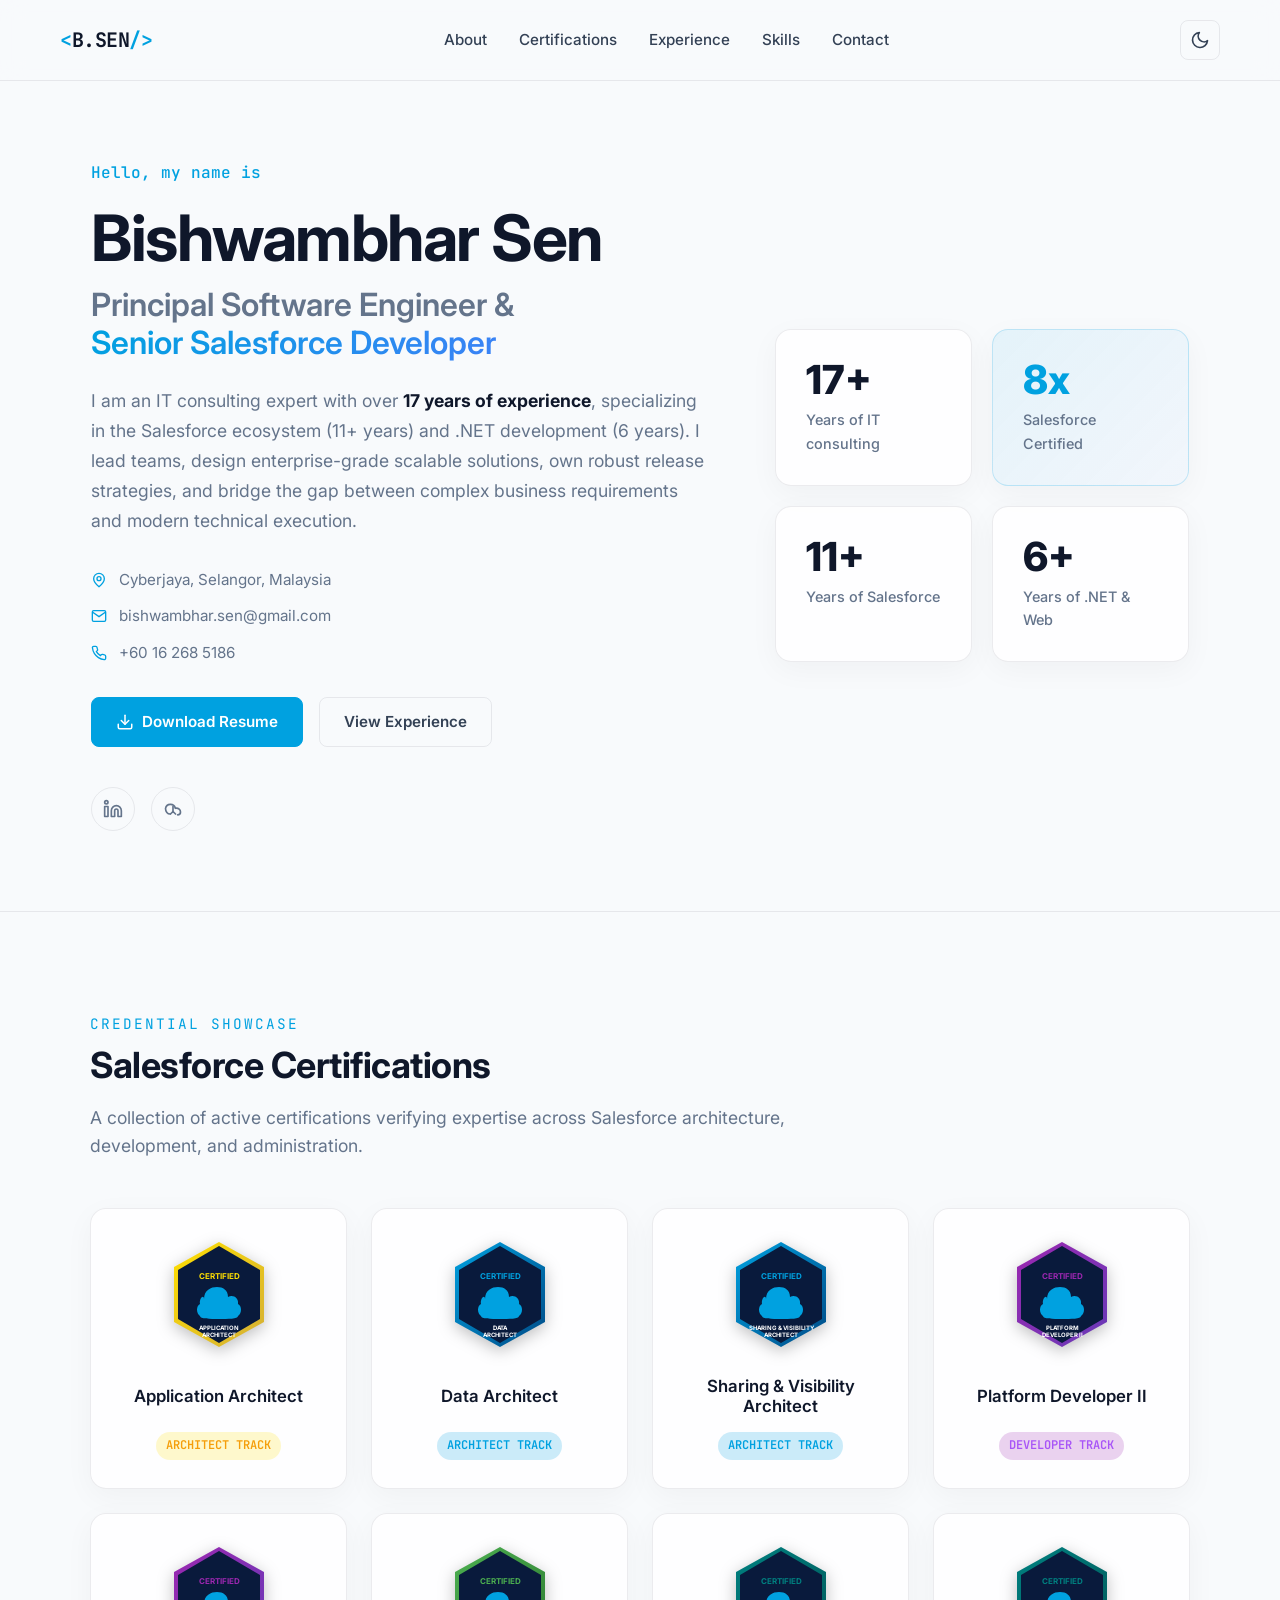
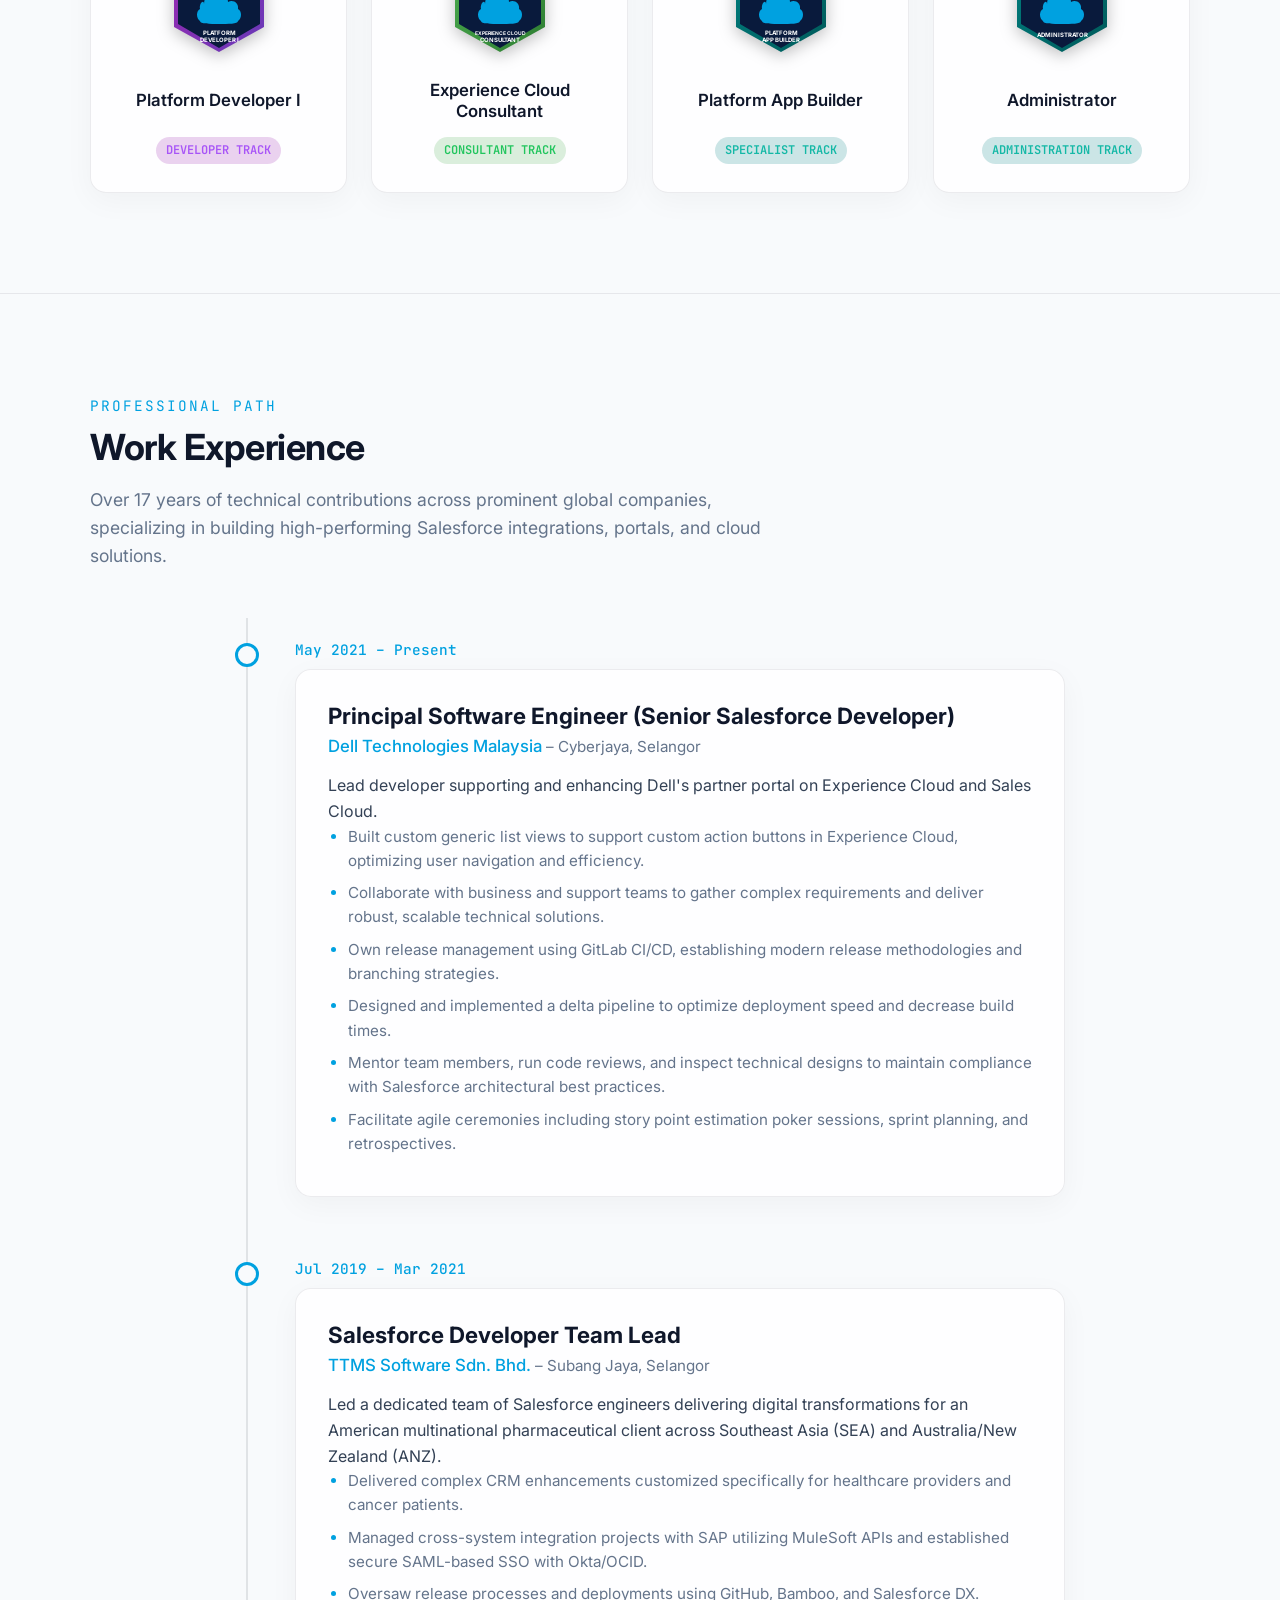
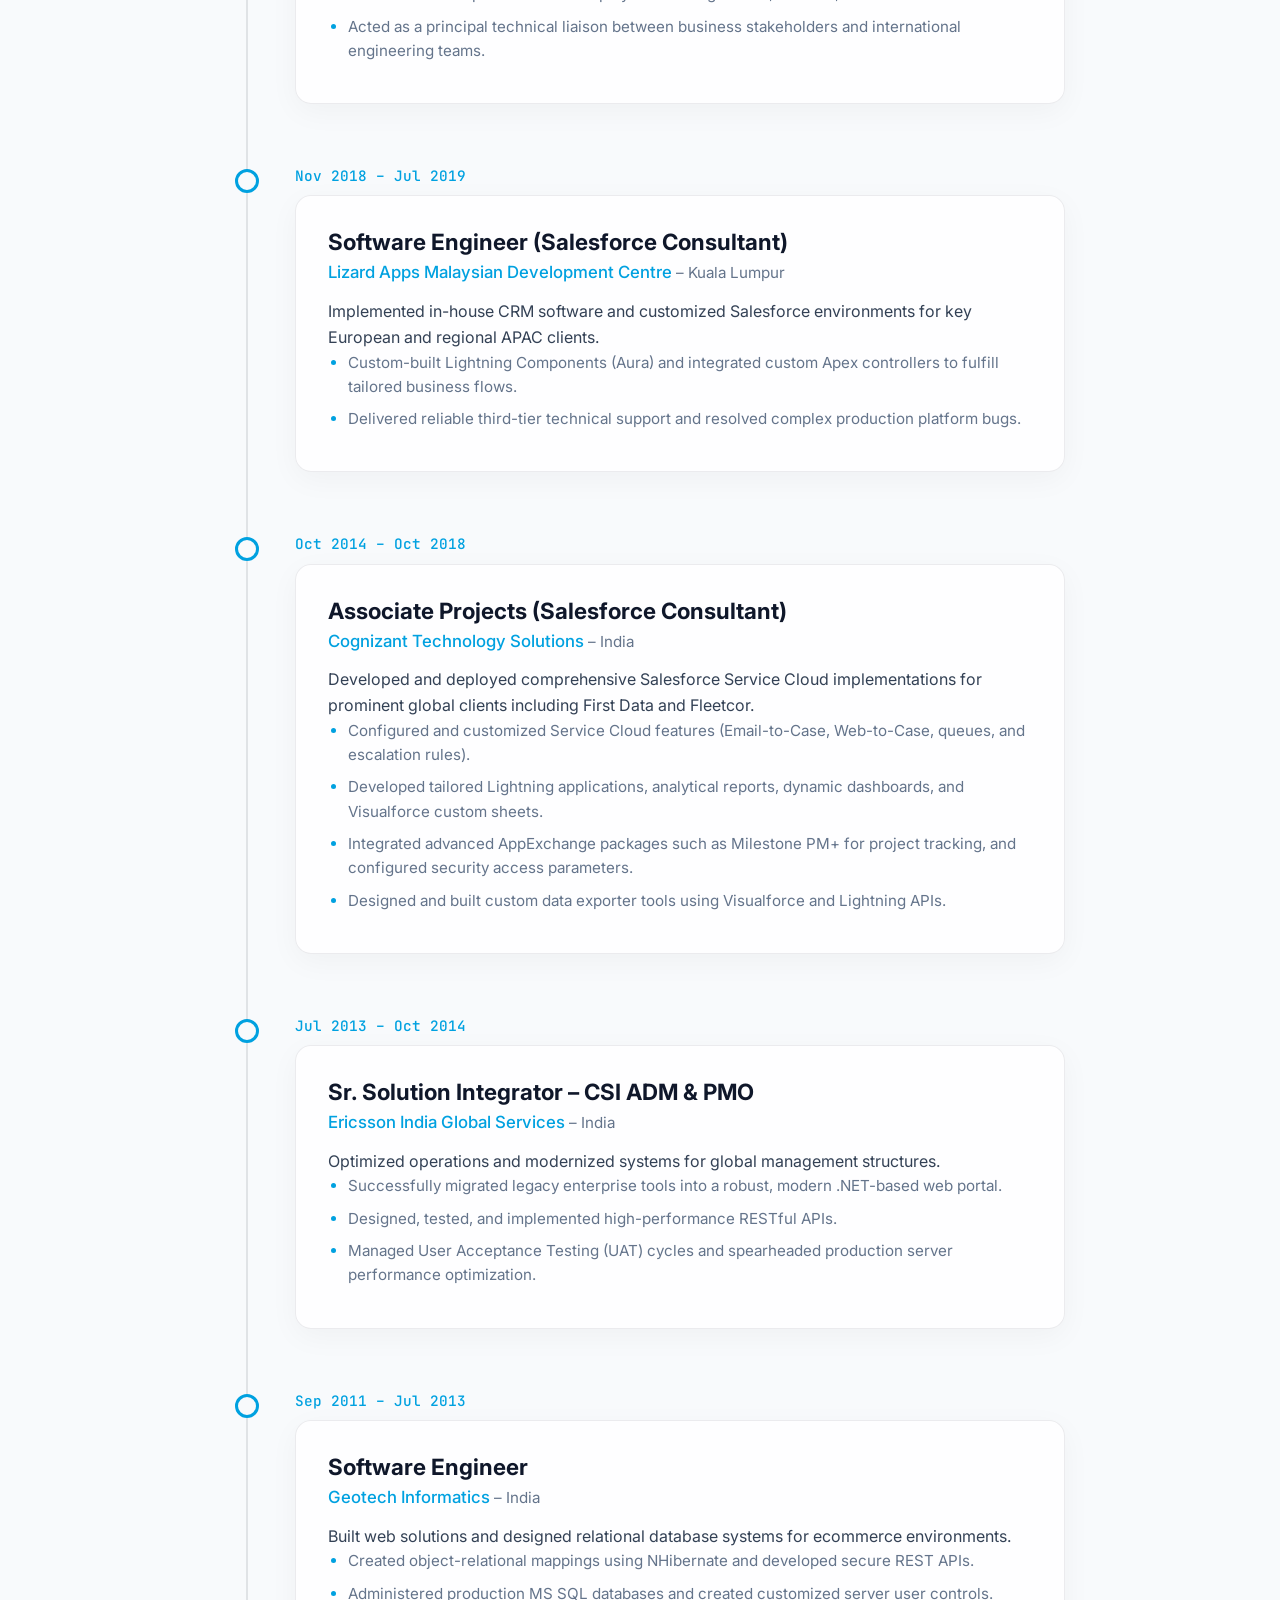
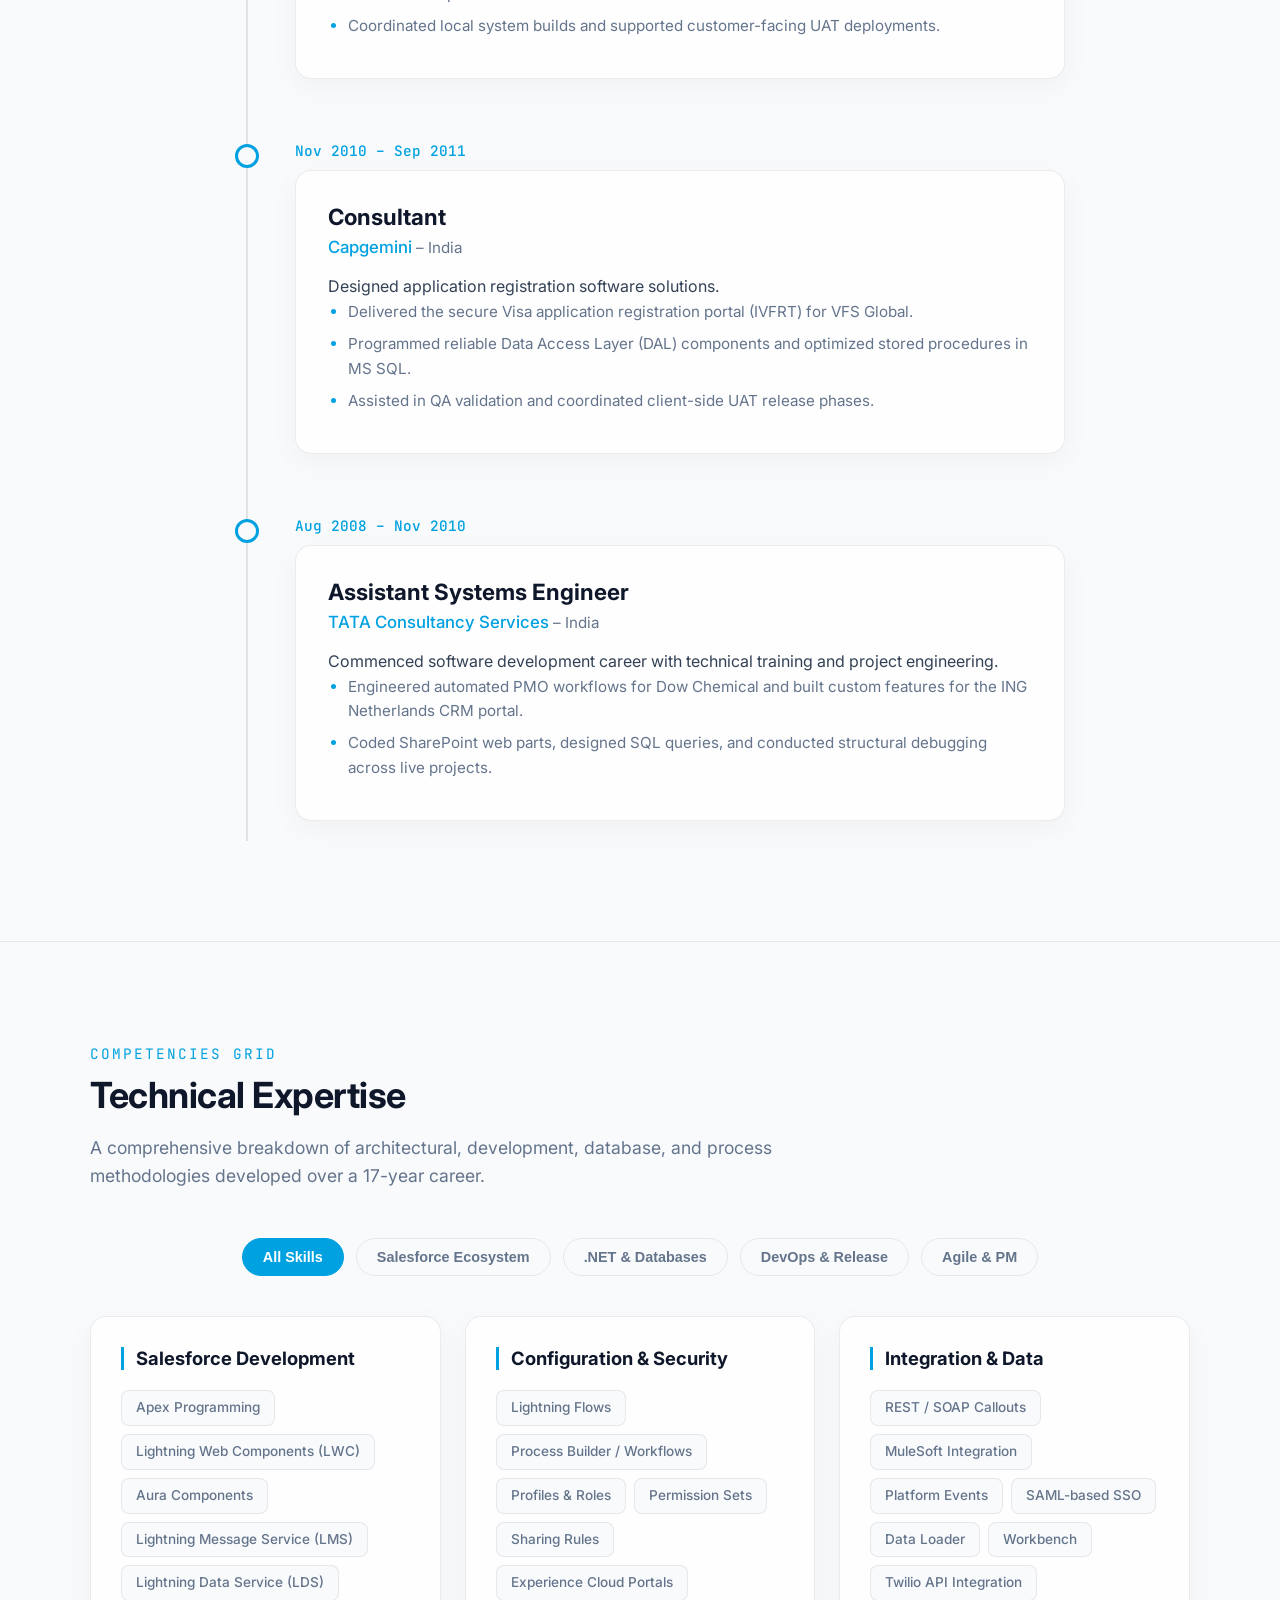
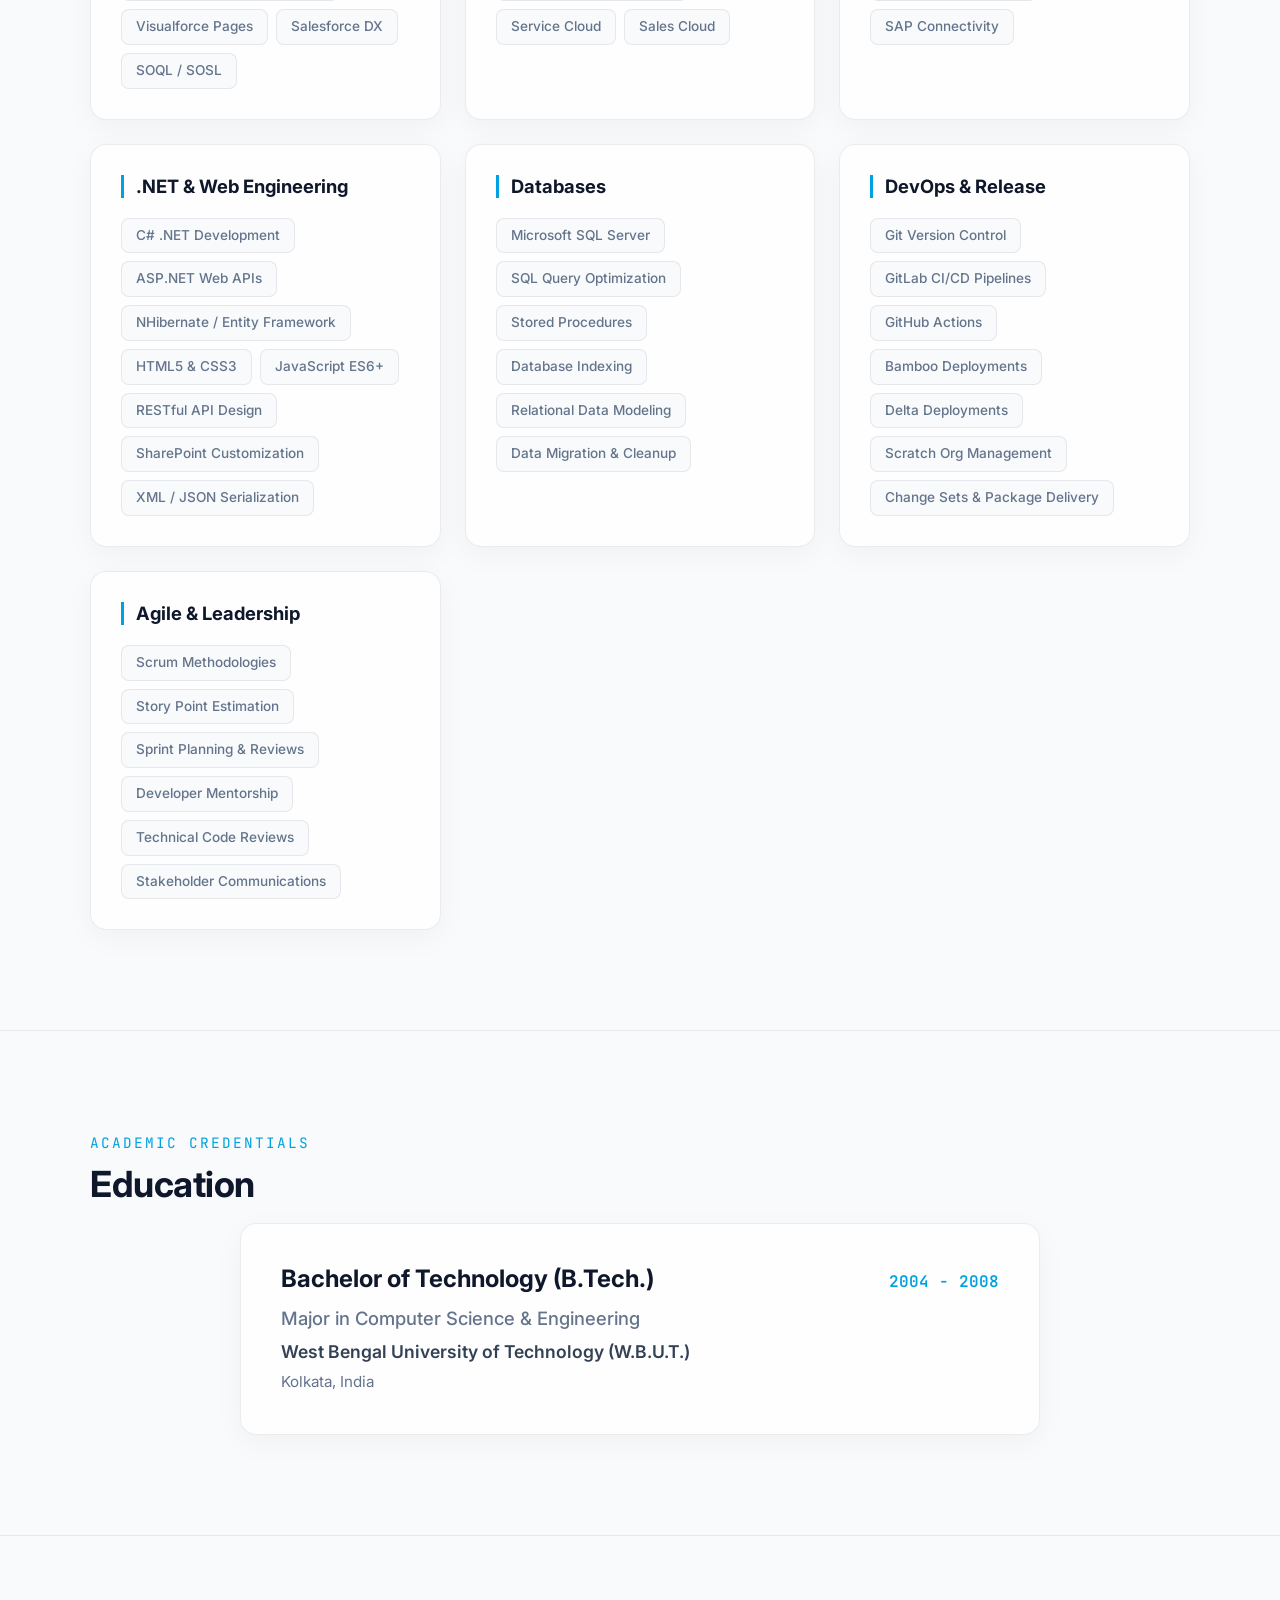
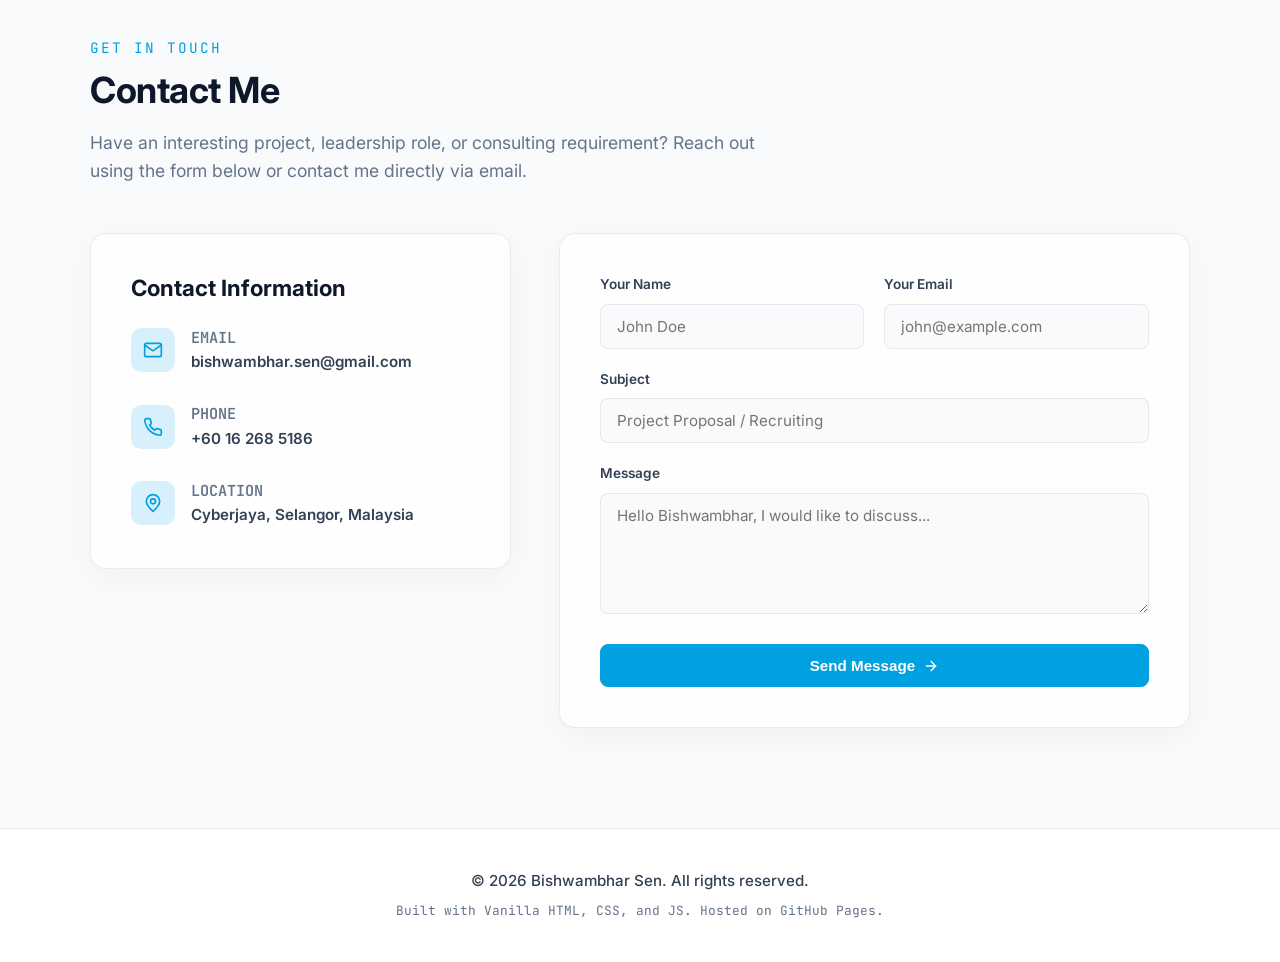
==== commit d093056b: "Update Cognizant tenure dates" ====
--- a/index.html
+++ b/index.html
@@ -3,13 +3,106 @@
 <head>
     <meta charset="UTF-8">
     <meta name="viewport" content="width=device-width, initial-scale=1.0">
-    <meta name="description" content="Professional Portfolio of Bishwambhar Sen - Principal Software Engineer & Senior Salesforce Developer with 17+ years of IT consulting experience, 8x Salesforce Certified.">
-    <title>Bishwambhar Sen | Principal Salesforce Developer & Software Engineer</title>
-    <!-- Google Fonts -->
+
+    <!-- ═══════════════════════════════════════════════
+         PRIMARY SEO
+    ═══════════════════════════════════════════════ -->
+    <title>Bishwambhar Sen | Principal Salesforce Developer &amp; Software Engineer</title>
+    <meta name="description" content="Portfolio of Bishwambhar Sen — Principal Software Engineer &amp; 8x Salesforce Certified Developer with 17+ years of IT consulting experience in Salesforce, .NET, and enterprise cloud solutions.">
+    <meta name="keywords" content="Bishwambhar Sen, Salesforce Developer, Principal Software Engineer, Salesforce Certified, LWC, Apex, Experience Cloud, Malaysia, Dell Technologies">
+    <meta name="author" content="Bishwambhar Sen">
+    <meta name="robots" content="index, follow">
+    <link rel="canonical" href="https://bishwambharsen.github.io/portfolio/">
+
+    <!-- ═══════════════════════════════════════════════
+         OPEN GRAPH (LinkedIn, Facebook, WhatsApp previews)
+    ═══════════════════════════════════════════════ -->
+    <meta property="og:type" content="website">
+    <meta property="og:url" content="https://bishwambharsen.github.io/portfolio/">
+    <meta property="og:title" content="Bishwambhar Sen | Principal Salesforce Developer &amp; Software Engineer">
+    <meta property="og:description" content="8x Salesforce Certified. 17+ years in IT consulting. Principal Engineer at Dell Technologies. Expert in Apex, LWC, Experience Cloud, and enterprise integrations.">
+    <meta property="og:image" content="https://bishwambharsen.github.io/portfolio/og-preview.png">
+    <meta property="og:image:width" content="1200">
+    <meta property="og:image:height" content="630">
+    <meta property="og:image:alt" content="Bishwambhar Sen — Principal Salesforce Developer portfolio preview card">
+    <meta property="og:locale" content="en_GB">
+    <meta property="og:site_name" content="Bishwambhar Sen Portfolio">
+
+    <!-- ═══════════════════════════════════════════════
+         TWITTER / X CARD
+    ═══════════════════════════════════════════════ -->
+    <meta name="twitter:card" content="summary_large_image">
+    <meta name="twitter:url" content="https://bishwambharsen.github.io/portfolio/">
+    <meta name="twitter:title" content="Bishwambhar Sen | Principal Salesforce Developer &amp; Software Engineer">
+    <meta name="twitter:description" content="8x Salesforce Certified. 17+ years in IT consulting. Expert in Apex, LWC, Experience Cloud &amp; enterprise integrations.">
+    <meta name="twitter:image" content="https://bishwambharsen.github.io/portfolio/og-preview.png">
+
+    <!-- ═══════════════════════════════════════════════
+         FAVICON
+    ═══════════════════════════════════════════════ -->
+    <link rel="icon" type="image/svg+xml" href="favicon.svg">
+    <link rel="shortcut icon" href="favicon.svg">
+
+    <!-- ═══════════════════════════════════════════════
+         JSON-LD STRUCTURED DATA (Google Rich Results)
+    ═══════════════════════════════════════════════ -->
+    <script type="application/ld+json">
+    {
+      "@context": "https://schema.org",
+      "@type": "Person",
+      "name": "Bishwambhar Sen",
+      "url": "https://bishwambharsen.github.io/portfolio/",
+      "image": "https://bishwambharsen.github.io/portfolio/og-preview.png",
+      "jobTitle": "Principal Software Engineer & Senior Salesforce Developer",
+      "worksFor": {
+        "@type": "Organization",
+        "name": "Dell Technologies"
+      },
+      "email": "bishwambhar.sen@gmail.com",
+      "telephone": "+60162685186",
+      "address": {
+        "@type": "PostalAddress",
+        "addressLocality": "Cyberjaya",
+        "addressRegion": "Selangor",
+        "addressCountry": "MY"
+      },
+      "alumniOf": {
+        "@type": "CollegeOrUniversity",
+        "name": "West Bengal University of Technology",
+        "address": {
+          "@type": "PostalAddress",
+          "addressLocality": "Kolkata",
+          "addressCountry": "IN"
+        }
+      },
+      "sameAs": [
+        "https://www.linkedin.com/in/bishwambharsen/",
+        "https://trailhead.com/me/bishwambhar-sen"
+      ],
+      "knowsAbout": [
+        "Salesforce", "Apex Programming", "Lightning Web Components",
+        "Experience Cloud", "Sales Cloud", "Service Cloud",
+        ".NET", "C#", "MuleSoft", "GitLab CI/CD", "Agile Scrum"
+      ],
+      "hasCredential": [
+        { "@type": "EducationalOccupationalCredential", "name": "Salesforce Certified Application Architect" },
+        { "@type": "EducationalOccupationalCredential", "name": "Salesforce Certified Data Architect" },
+        { "@type": "EducationalOccupationalCredential", "name": "Salesforce Certified Sharing & Visibility Architect" },
+        { "@type": "EducationalOccupationalCredential", "name": "Salesforce Certified Platform Developer II" },
+        { "@type": "EducationalOccupationalCredential", "name": "Salesforce Certified Platform Developer I" },
+        { "@type": "EducationalOccupationalCredential", "name": "Salesforce Certified Experience Cloud Consultant" },
+        { "@type": "EducationalOccupationalCredential", "name": "Salesforce Certified Platform App Builder" },
+        { "@type": "EducationalOccupationalCredential", "name": "Salesforce Certified Administrator" }
+      ]
+    }
+    </script>
+
+    <!-- ═══════════════════════════════════════════════
+         FONTS & STYLESHEET
+    ═══════════════════════════════════════════════ -->
     <link rel="preconnect" href="https://fonts.googleapis.com">
     <link rel="preconnect" href="https://fonts.gstatic.com" crossorigin>
     <link href="https://fonts.googleapis.com/css2?family=Inter:wght@300;400;500;600;700;800&family=JetBrains+Mono:wght@400;500&display=swap" rel="stylesheet">
-    <!-- Main Stylesheet -->
     <link rel="stylesheet" href="styles.css">
 </head>
 <body class="dark-theme">
@@ -359,7 +452,7 @@
                     <!-- Cognizant -->
                     <div class="timeline-item reveal">
                         <div class="timeline-dot"></div>
-                        <div class="timeline-date">Jan 2016 – Oct 2018</div>
+                        <div class="timeline-date">Oct 2014 – Oct 2018</div>
                         <div class="timeline-content">
                             <h3>Associate Projects (Salesforce Consultant)</h3>
                             <h4 class="company">Cognizant Technology Solutions <span class="location">– India</span></h4>
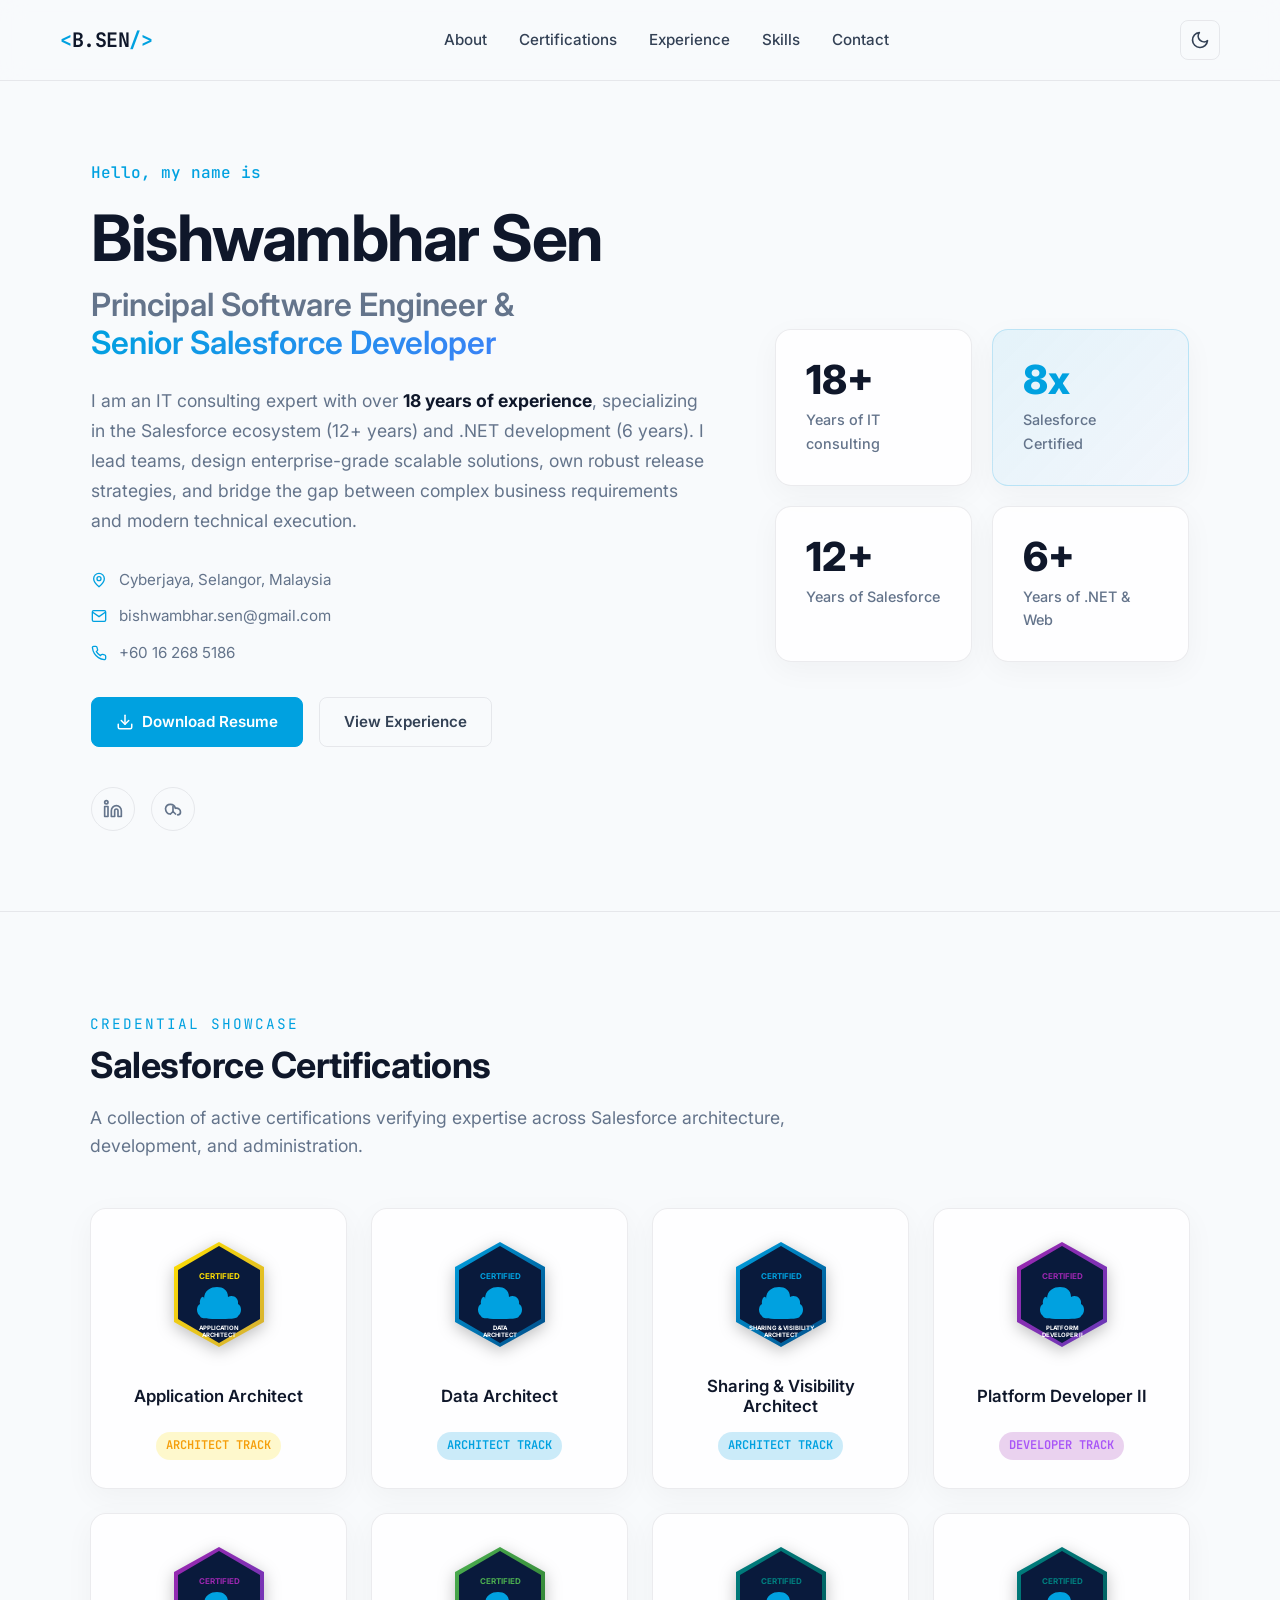
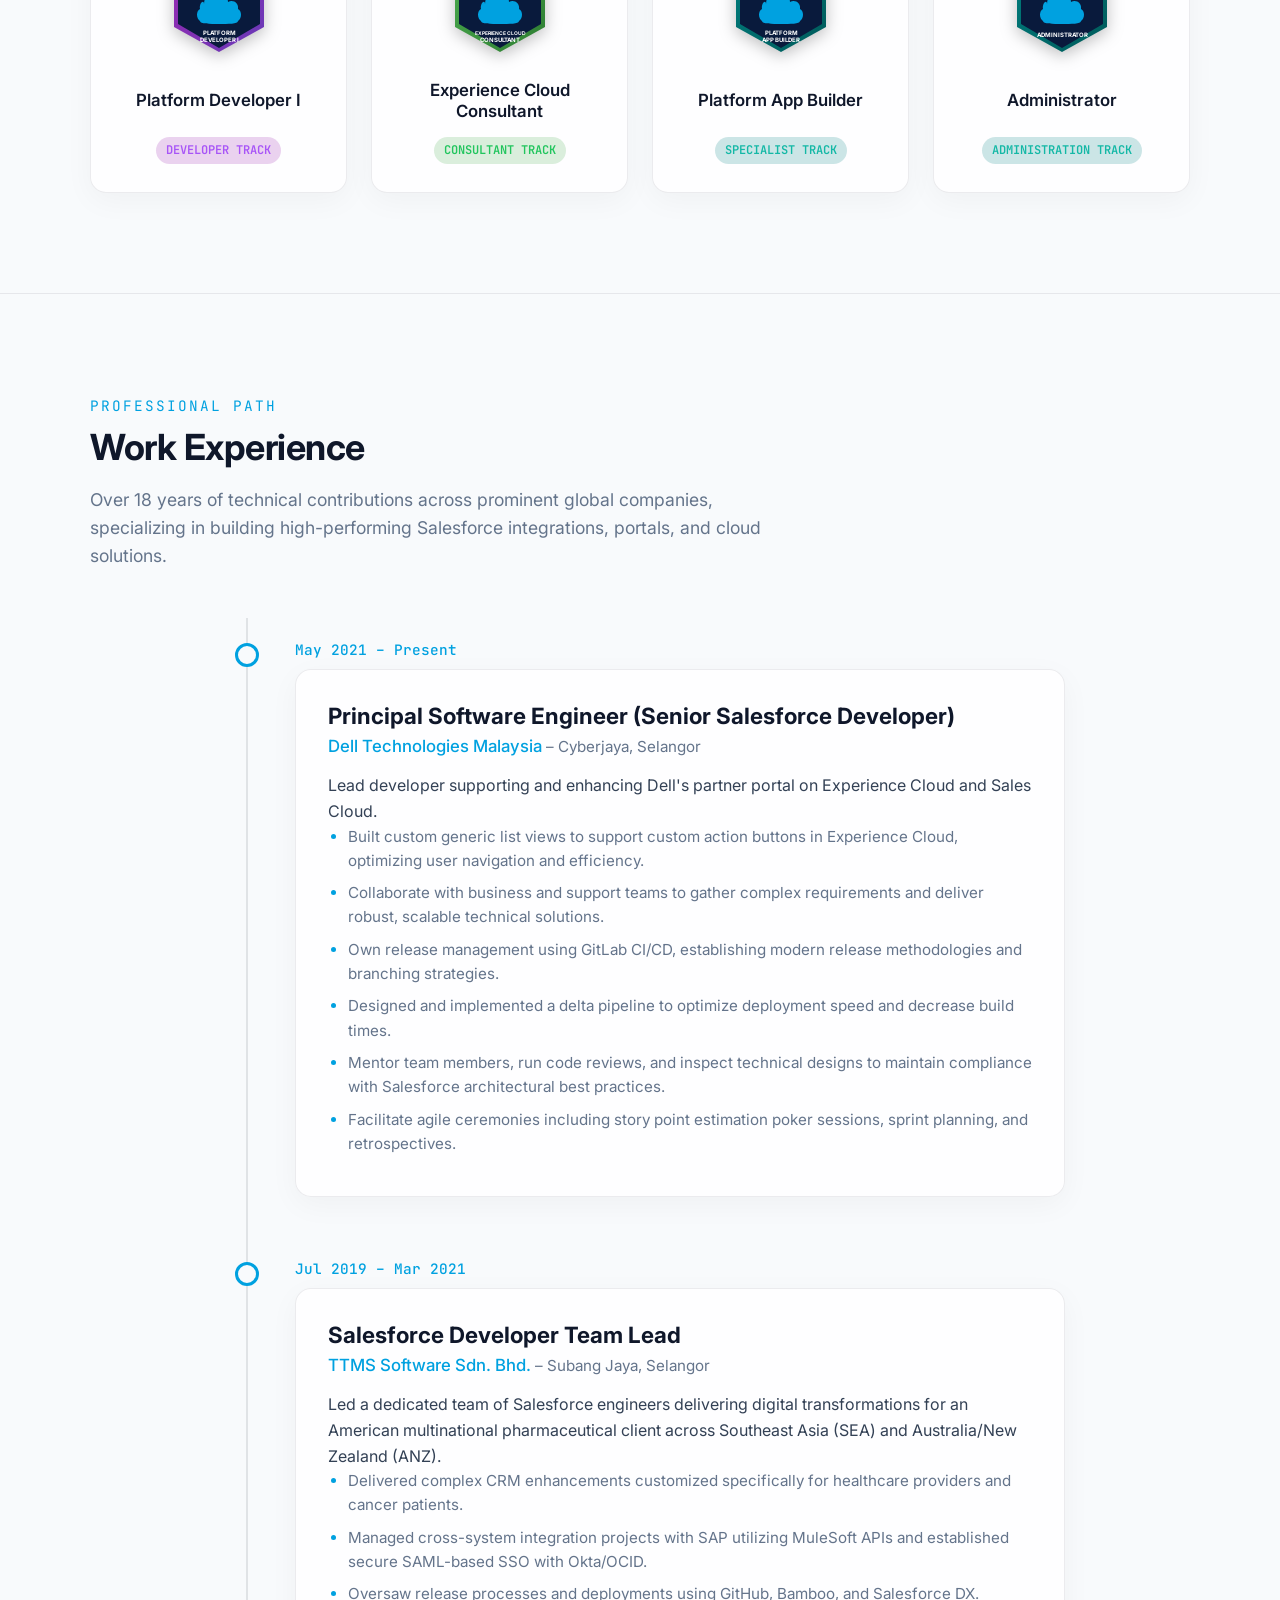
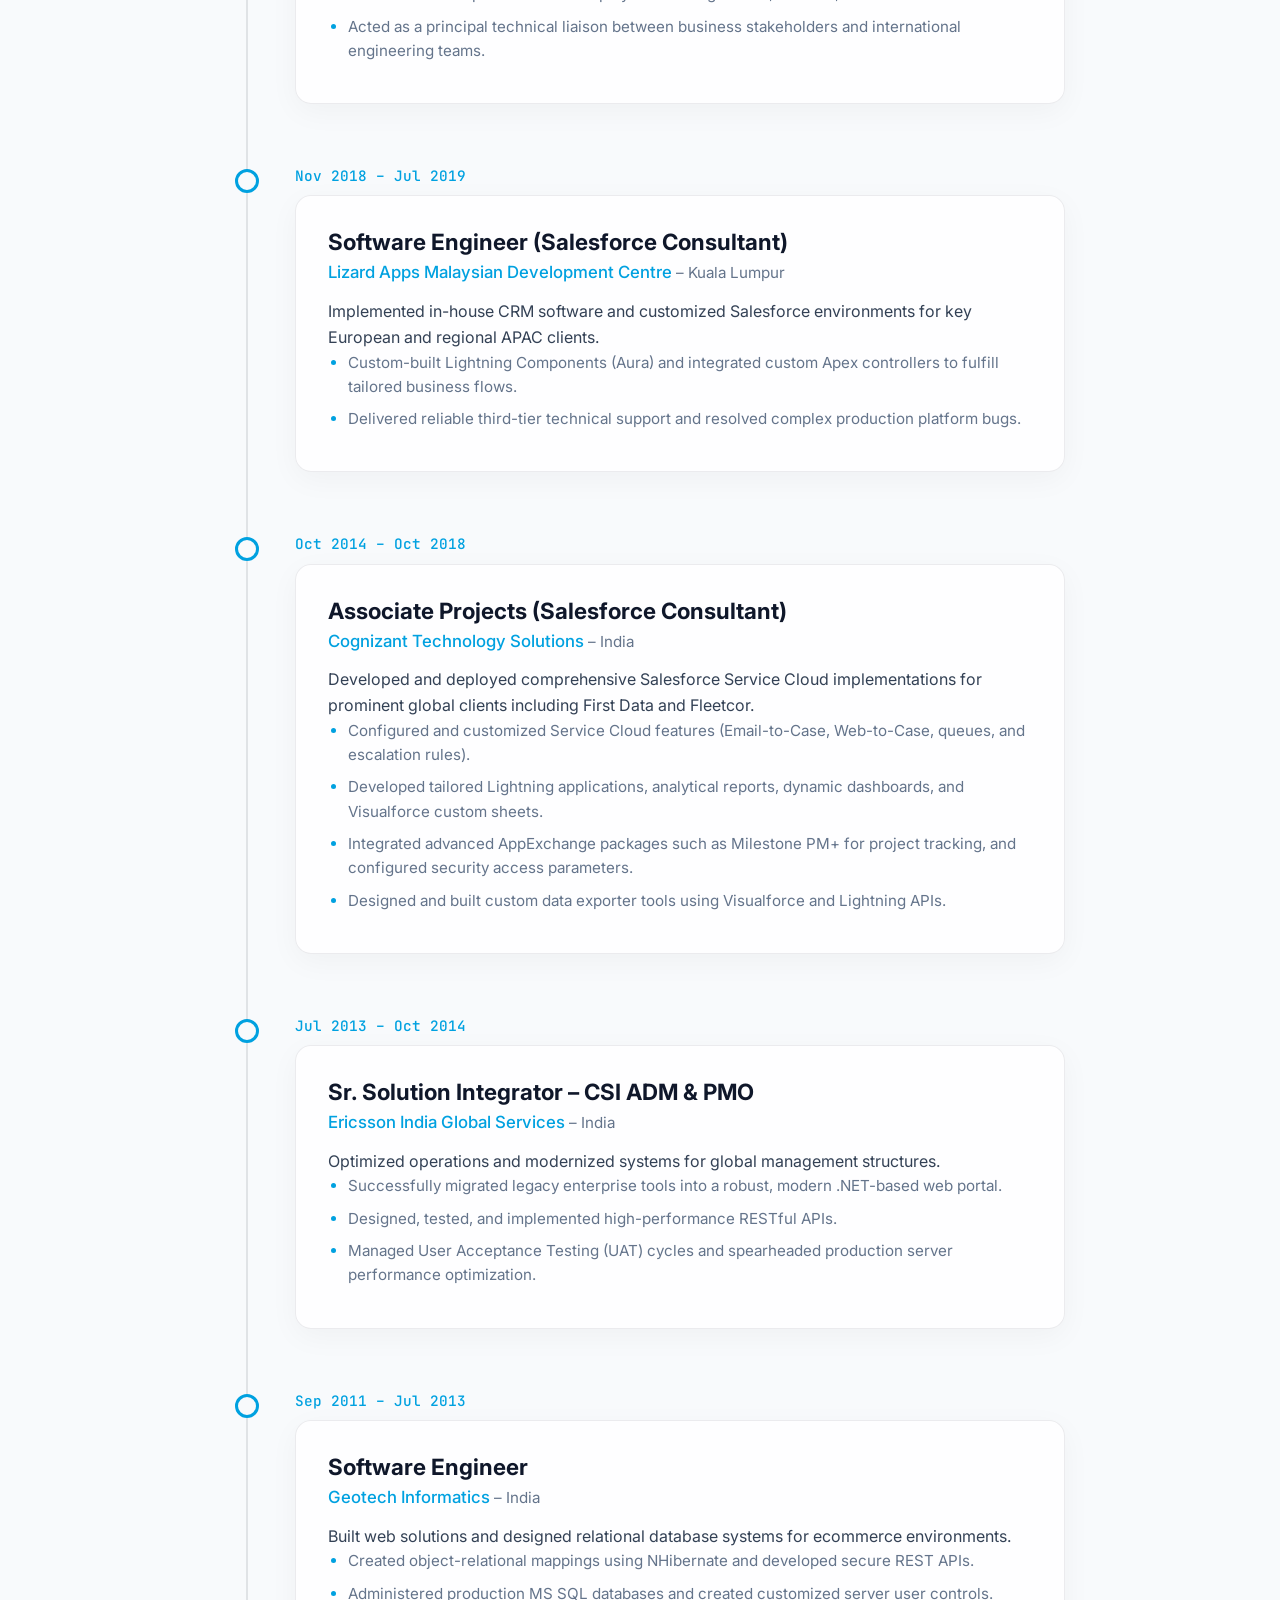
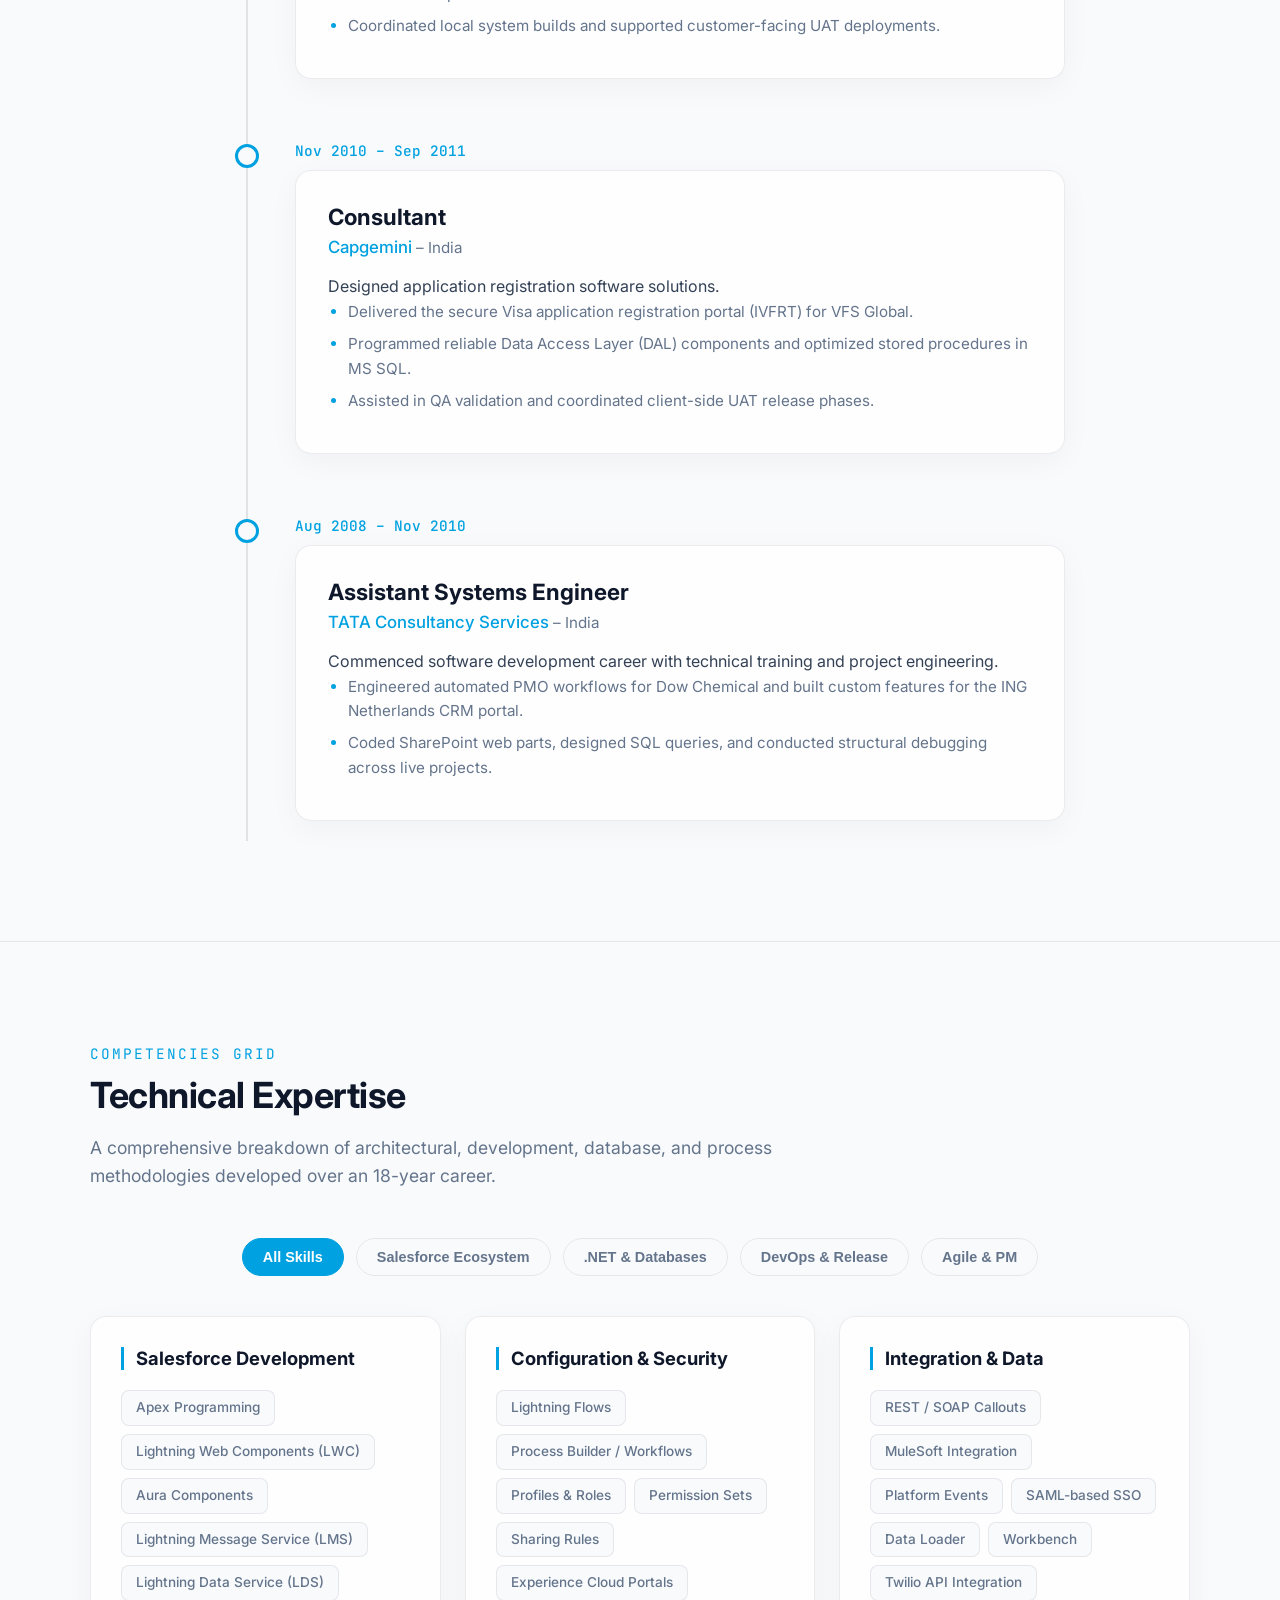
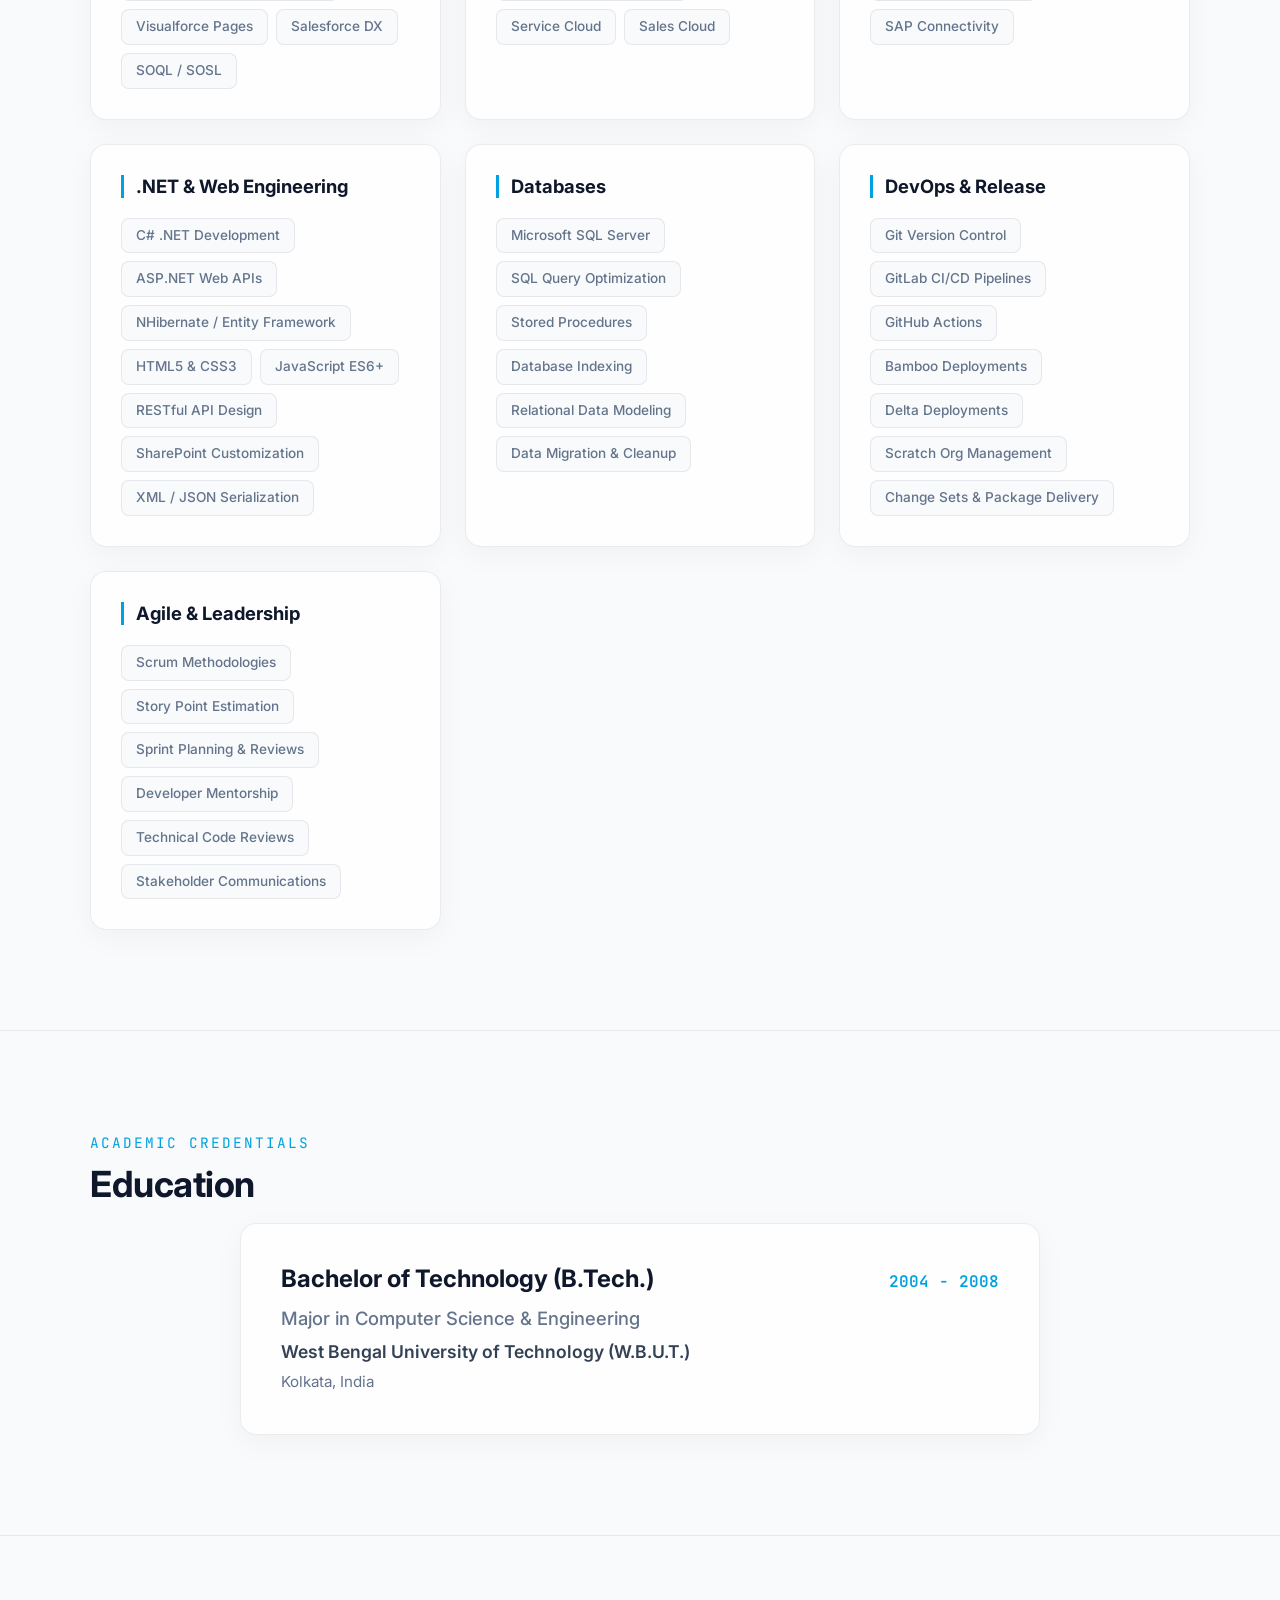
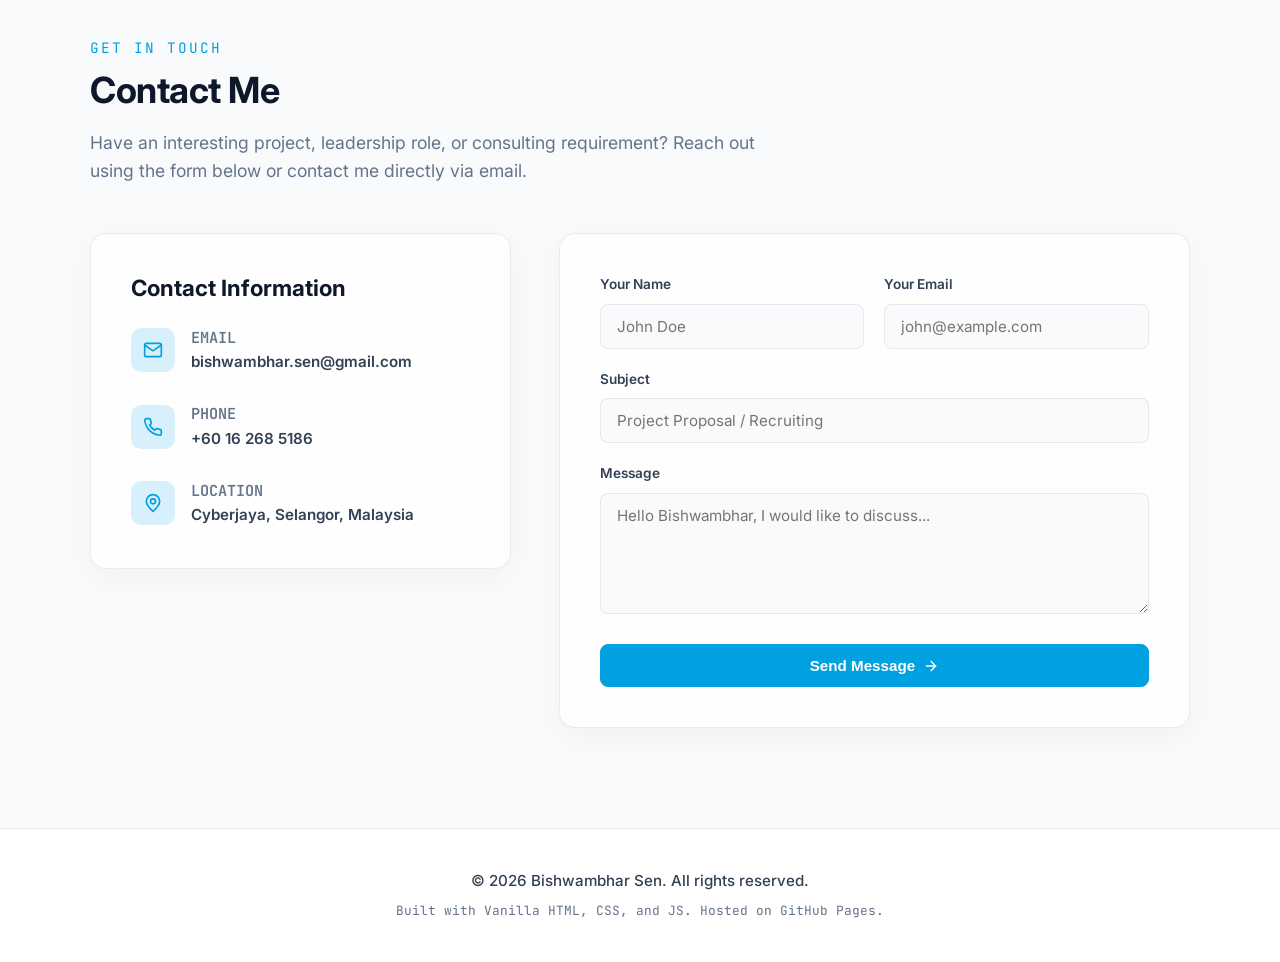
==== commit 2857f4d4: "Update experience to 18+ years overall and 12+ years Salesforce Co-Authored-By: Claude Opus 5.5 <nor" ====
--- a/index.html
+++ b/index.html
@@ -8,7 +8,7 @@
          PRIMARY SEO
     ═══════════════════════════════════════════════ -->
     <title>Bishwambhar Sen | Principal Salesforce Developer &amp; Software Engineer</title>
-    <meta name="description" content="Portfolio of Bishwambhar Sen — Principal Software Engineer &amp; 8x Salesforce Certified Developer with 17+ years of IT consulting experience in Salesforce, .NET, and enterprise cloud solutions.">
+    <meta name="description" content="Portfolio of Bishwambhar Sen — Principal Software Engineer &amp; 8x Salesforce Certified Developer with 18+ years of IT consulting experience in Salesforce, .NET, and enterprise cloud solutions.">
     <meta name="keywords" content="Bishwambhar Sen, Salesforce Developer, Principal Software Engineer, Salesforce Certified, LWC, Apex, Experience Cloud, Malaysia, Dell Technologies">
     <meta name="author" content="Bishwambhar Sen">
     <meta name="robots" content="index, follow">
@@ -20,7 +20,7 @@
     <meta property="og:type" content="website">
     <meta property="og:url" content="https://bishwambharsen.github.io/portfolio/">
     <meta property="og:title" content="Bishwambhar Sen | Principal Salesforce Developer &amp; Software Engineer">
-    <meta property="og:description" content="8x Salesforce Certified. 17+ years in IT consulting. Principal Engineer at Dell Technologies. Expert in Apex, LWC, Experience Cloud, and enterprise integrations.">
+    <meta property="og:description" content="8x Salesforce Certified. 18+ years in IT consulting. Principal Engineer at Dell Technologies. Expert in Apex, LWC, Experience Cloud, and enterprise integrations.">
     <meta property="og:image" content="https://bishwambharsen.github.io/portfolio/og-preview.png">
     <meta property="og:image:width" content="1200">
     <meta property="og:image:height" content="630">
@@ -34,7 +34,7 @@
     <meta name="twitter:card" content="summary_large_image">
     <meta name="twitter:url" content="https://bishwambharsen.github.io/portfolio/">
     <meta name="twitter:title" content="Bishwambhar Sen | Principal Salesforce Developer &amp; Software Engineer">
-    <meta name="twitter:description" content="8x Salesforce Certified. 17+ years in IT consulting. Expert in Apex, LWC, Experience Cloud &amp; enterprise integrations.">
+    <meta name="twitter:description" content="8x Salesforce Certified. 18+ years in IT consulting. Expert in Apex, LWC, Experience Cloud &amp; enterprise integrations.">
     <meta name="twitter:image" content="https://bishwambharsen.github.io/portfolio/og-preview.png">
 
     <!-- ═══════════════════════════════════════════════
@@ -157,7 +157,7 @@
                     <h1 class="hero-title">Bishwambhar Sen</h1>
                     <h2 class="hero-subtitle">Principal Software Engineer & <br><span class="highlight">Senior Salesforce Developer</span></h2>
                     <p class="hero-description">
-                        I am an IT consulting expert with over <strong>17 years of experience</strong>, specializing in the Salesforce ecosystem (11+ years) and .NET development (6 years). I lead teams, design enterprise-grade scalable solutions, own robust release strategies, and bridge the gap between complex business requirements and modern technical execution.
+                        I am an IT consulting expert with over <strong>18 years of experience</strong>, specializing in the Salesforce ecosystem (12+ years) and .NET development (6 years). I lead teams, design enterprise-grade scalable solutions, own robust release strategies, and bridge the gap between complex business requirements and modern technical execution.
                     </p>
                     <div class="hero-meta">
                         <span class="meta-item">
@@ -174,7 +174,7 @@
                         </span>
                     </div>
                     <div class="hero-actions">
-                        <a href="bishwambhar_sen_resume.pdf" class="btn btn-primary" download id="download-resume-btn">
+                        <a href="Bishwambhar_Sen_Resume_Malaysia.pdf" class="btn btn-primary" download id="download-resume-btn">
                             <svg xmlns="http://www.w3.org/2000/svg" width="18" height="18" fill="none" stroke="currentColor" stroke-width="2" stroke-linecap="round" stroke-linejoin="round" viewBox="0 0 24 24"><path d="M21 15v4a2 2 0 0 1-2 2H5a2 2 0 0 1-2-2v-4"/><polyline points="7 10 12 15 17 10"/><line x1="12" y1="15" x2="12" y2="3"/></svg>
                             Download Resume
                         </a>
@@ -193,7 +193,7 @@
                 <!-- Interactive Quick Stats Cards -->
                 <div class="hero-stats">
                     <div class="stat-card">
-                        <span class="stat-number">17+</span>
+                        <span class="stat-number">18+</span>
                         <span class="stat-label">Years of IT consulting</span>
                     </div>
                     <div class="stat-card highlight-card">
@@ -201,7 +201,7 @@
                         <span class="stat-label">Salesforce Certified</span>
                     </div>
                     <div class="stat-card">
-                        <span class="stat-number">11+</span>
+                        <span class="stat-number">12+</span>
                         <span class="stat-label">Years of Salesforce</span>
                     </div>
                     <div class="stat-card">
@@ -388,7 +388,7 @@
                 <span class="section-subtitle">Professional Path</span>
                 <h2 class="section-title">Work Experience</h2>
                 <p class="section-description">
-                    Over 17 years of technical contributions across prominent global companies, specializing in building high-performing Salesforce integrations, portals, and cloud solutions.
+                    Over 18 years of technical contributions across prominent global companies, specializing in building high-performing Salesforce integrations, portals, and cloud solutions.
                 </p>
 
                 <div class="timeline">
@@ -548,7 +548,7 @@
                 <span class="section-subtitle">Competencies Grid</span>
                 <h2 class="section-title">Technical Expertise</h2>
                 <p class="section-description">
-                    A comprehensive breakdown of architectural, development, database, and process methodologies developed over a 17-year career.
+                    A comprehensive breakdown of architectural, development, database, and process methodologies developed over an 18-year career.
                 </p>
 
                 <!-- Interactive Tab Filter -->
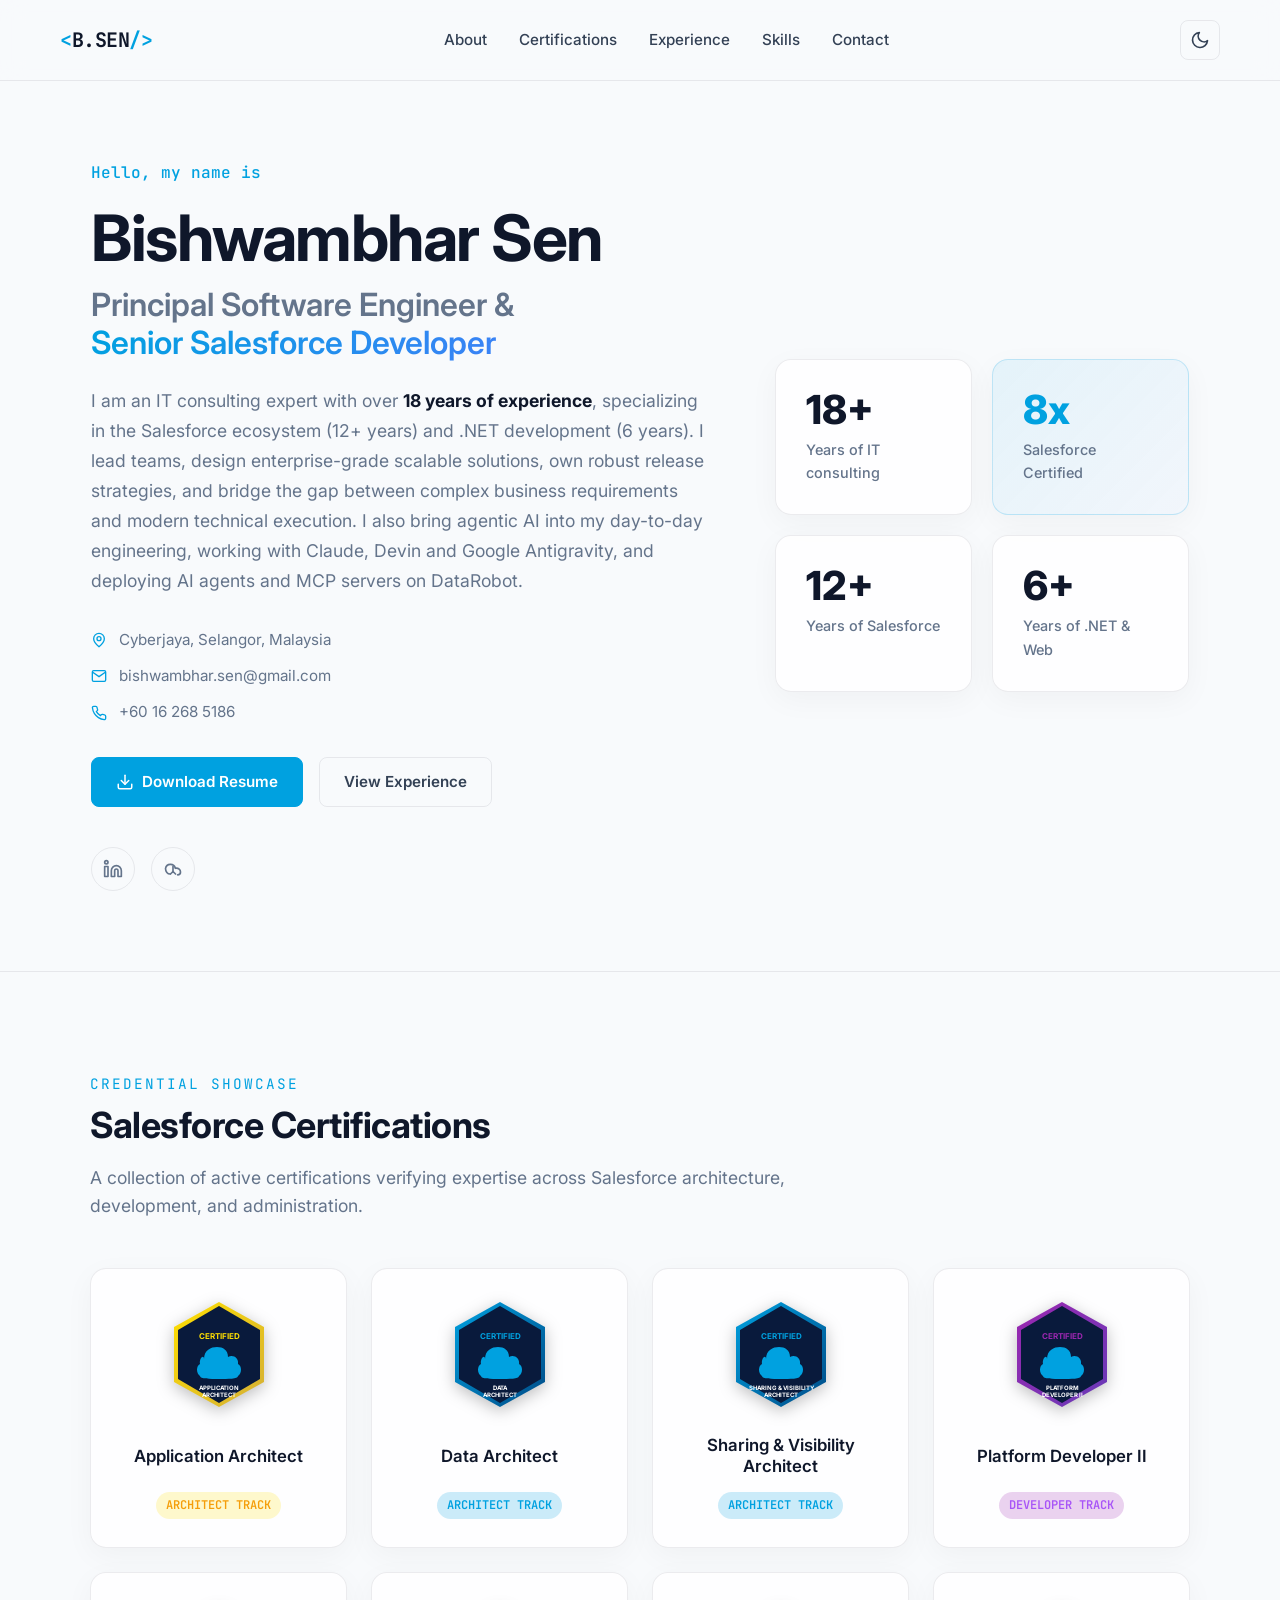
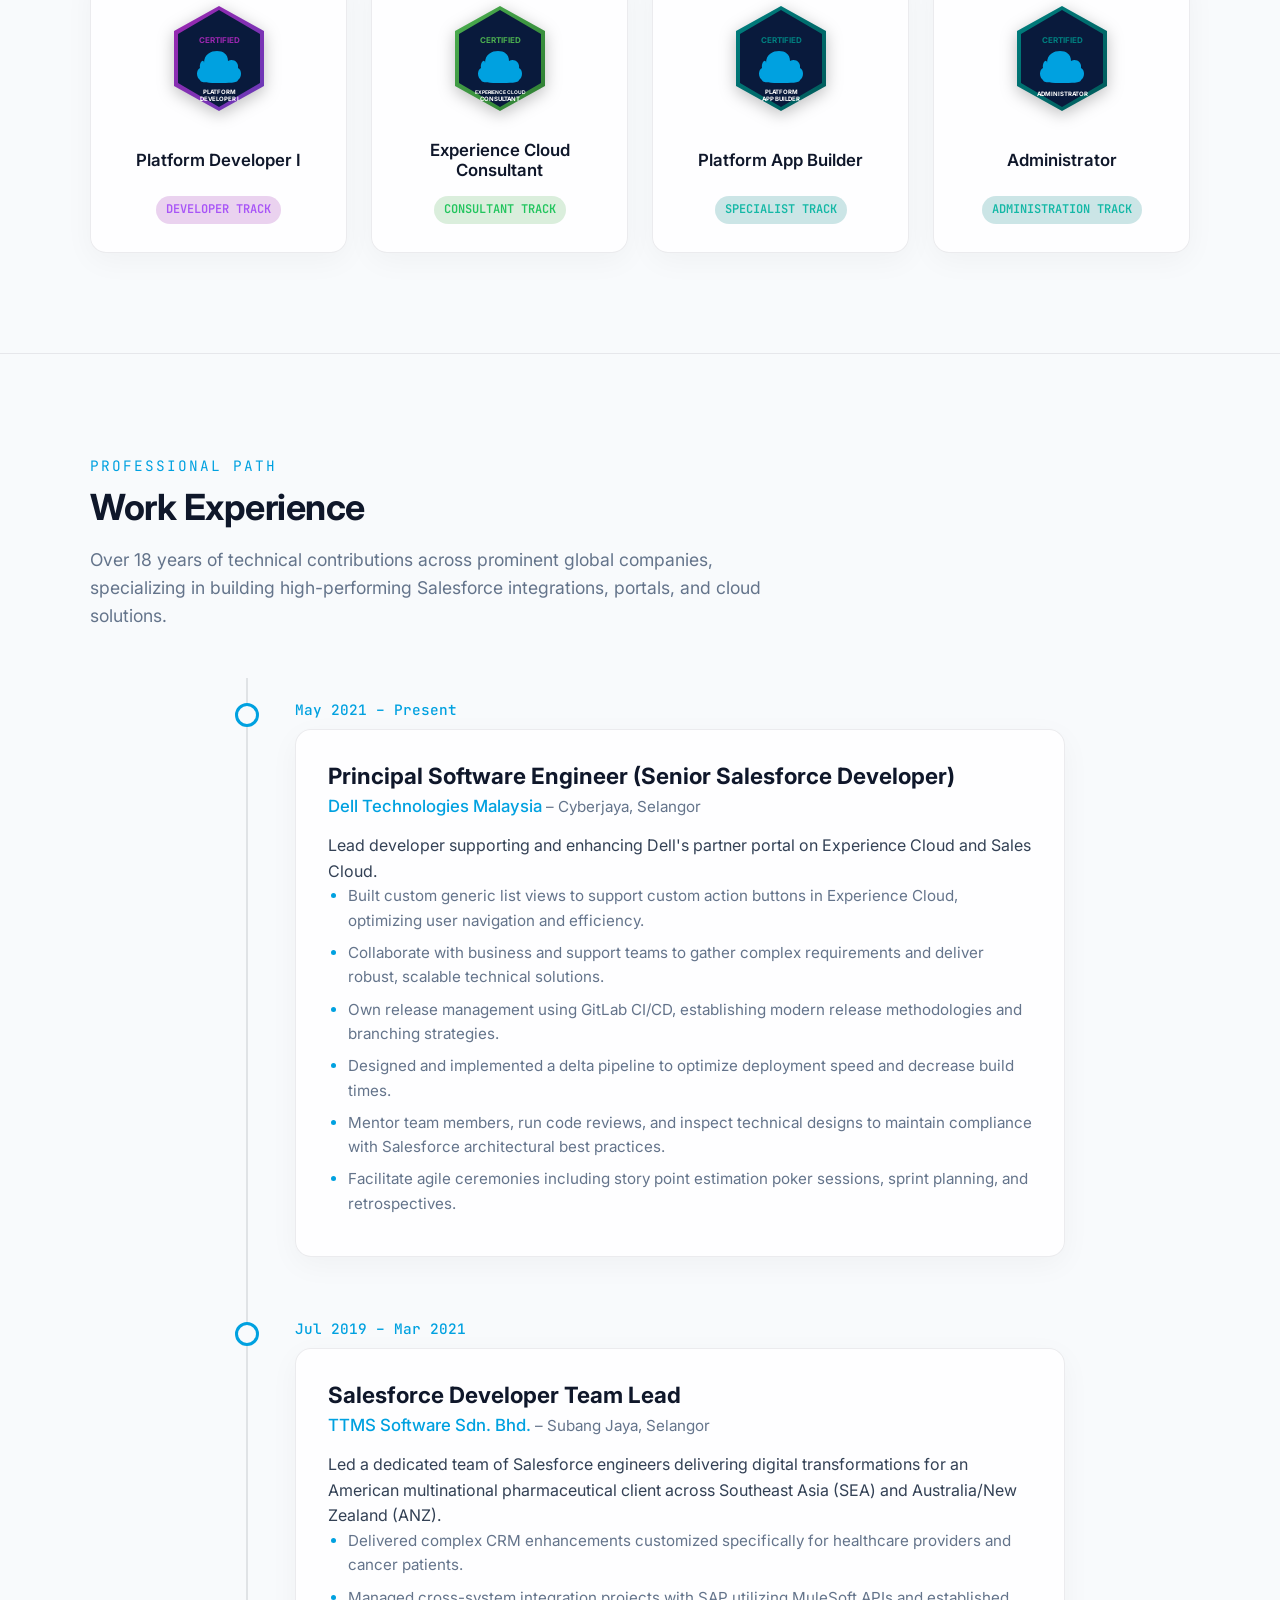
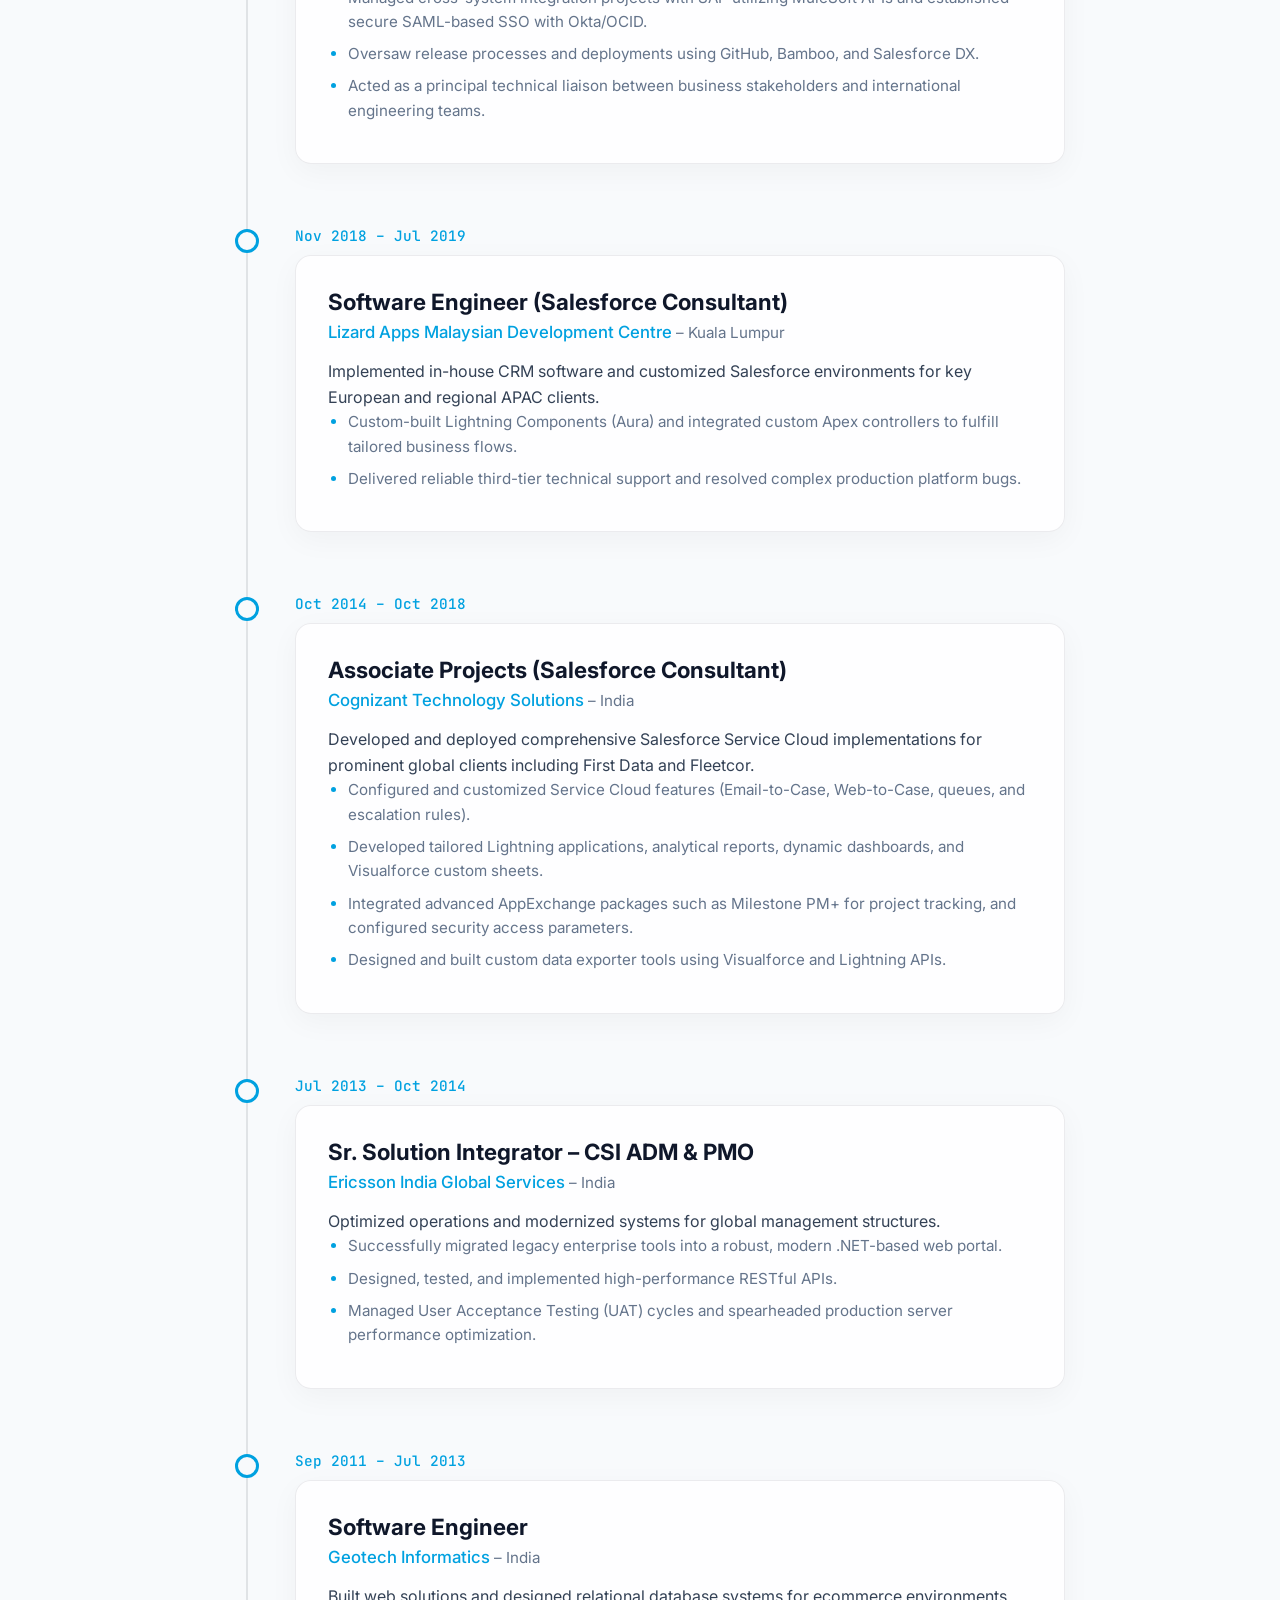
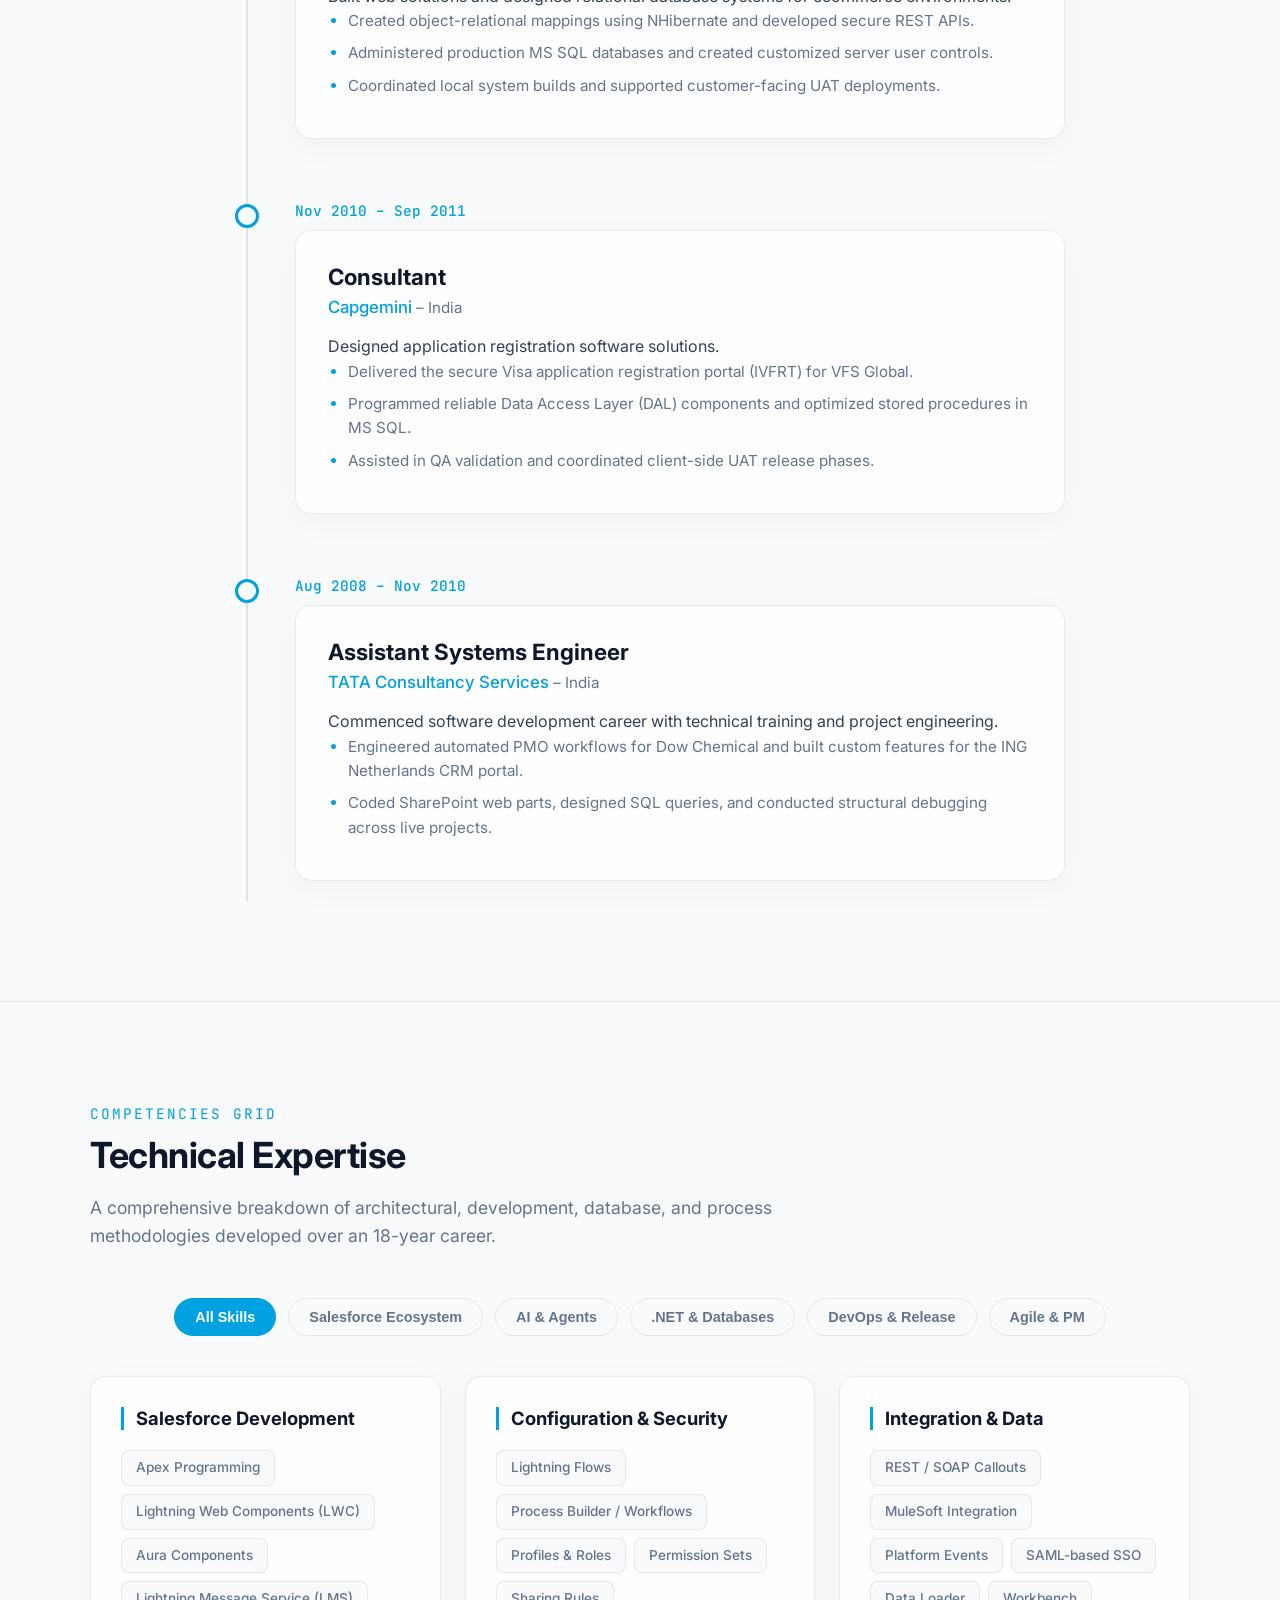
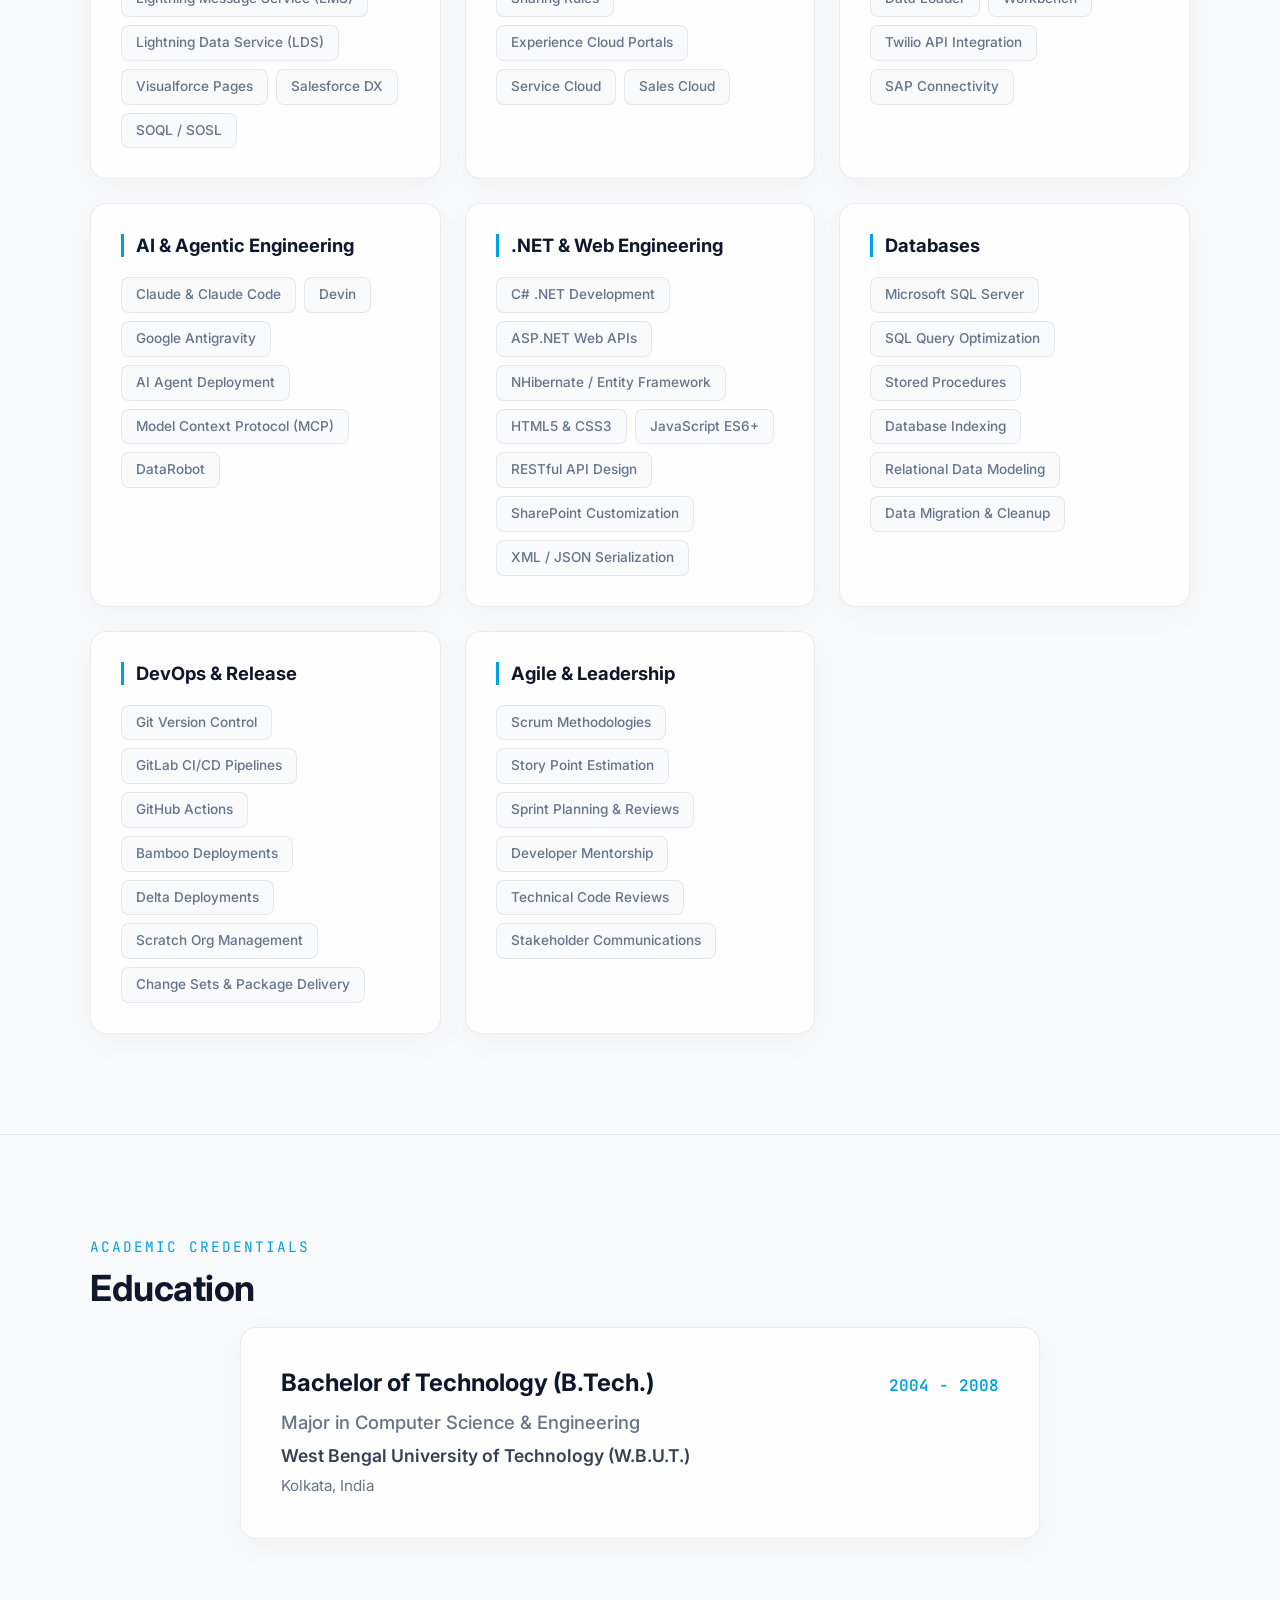
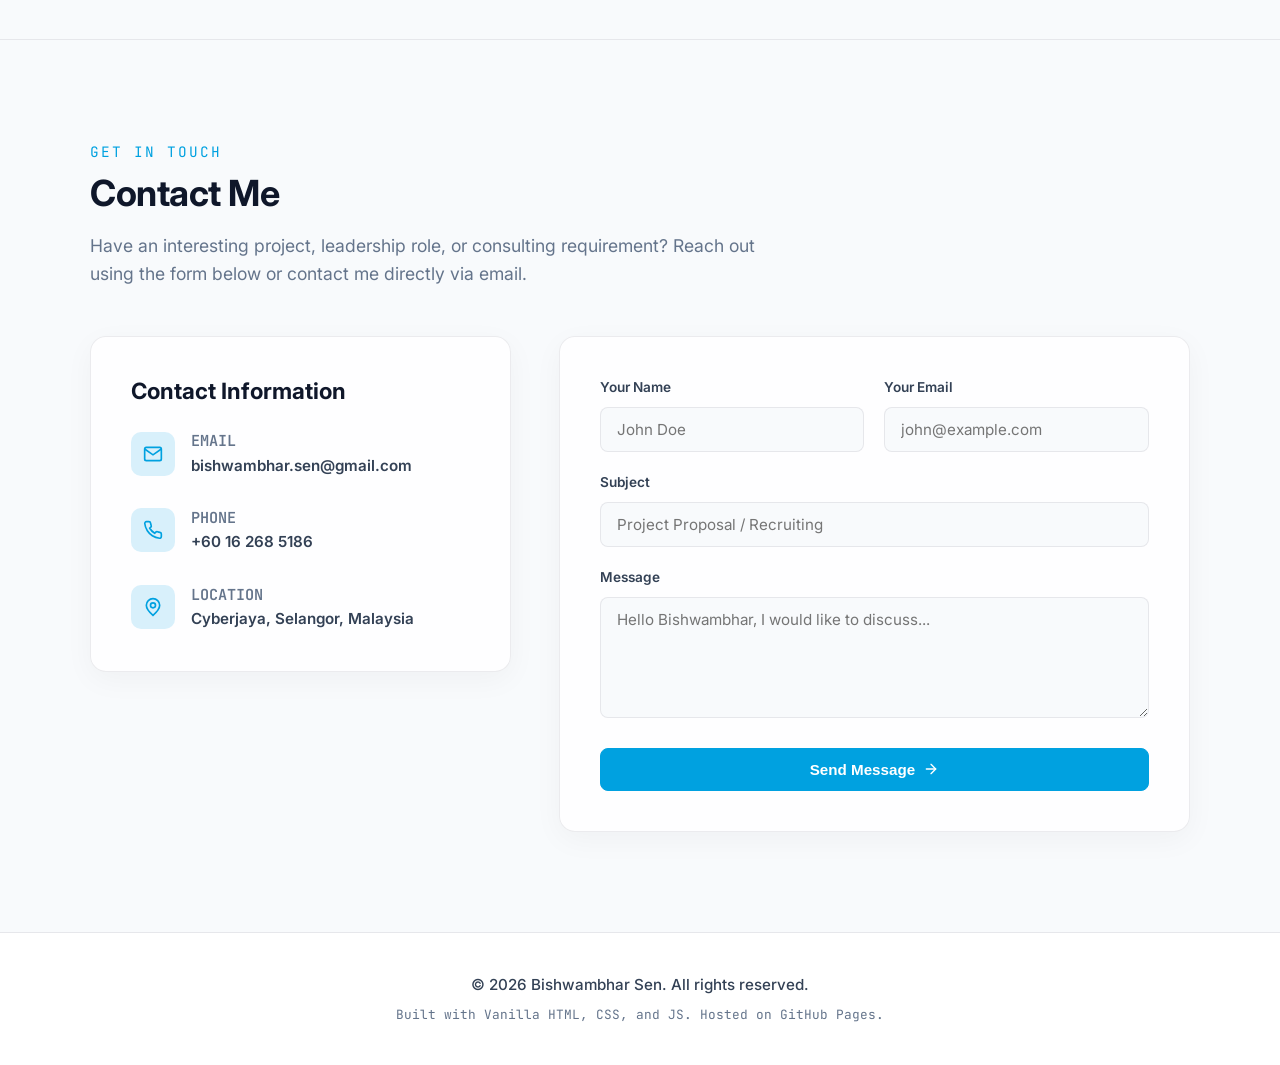
==== commit ffd83d94: "Add AI and agentic engineering experience to the site Hero intro, an AI & Agents skills filter and c" ====
--- a/index.html
+++ b/index.html
@@ -9,7 +9,7 @@
     ═══════════════════════════════════════════════ -->
     <title>Bishwambhar Sen | Principal Salesforce Developer &amp; Software Engineer</title>
     <meta name="description" content="Portfolio of Bishwambhar Sen — Principal Software Engineer &amp; 8x Salesforce Certified Developer with 18+ years of IT consulting experience in Salesforce, .NET, and enterprise cloud solutions.">
-    <meta name="keywords" content="Bishwambhar Sen, Salesforce Developer, Principal Software Engineer, Salesforce Certified, LWC, Apex, Experience Cloud, Malaysia, Dell Technologies">
+    <meta name="keywords" content="Bishwambhar Sen, Salesforce Developer, Principal Software Engineer, Salesforce Certified, LWC, Apex, Experience Cloud, Malaysia, Dell Technologies, Agentic AI, Claude, MCP, DataRobot">
     <meta name="author" content="Bishwambhar Sen">
     <meta name="robots" content="index, follow">
     <link rel="canonical" href="https://bishwambharsen.github.io/portfolio/">
@@ -82,7 +82,8 @@
       "knowsAbout": [
         "Salesforce", "Apex Programming", "Lightning Web Components",
         "Experience Cloud", "Sales Cloud", "Service Cloud",
-        ".NET", "C#", "MuleSoft", "GitLab CI/CD", "Agile Scrum"
+        ".NET", "C#", "MuleSoft", "GitLab CI/CD", "Agile Scrum",
+        "Agentic AI", "Claude", "Model Context Protocol", "DataRobot"
       ],
       "hasCredential": [
         { "@type": "EducationalOccupationalCredential", "name": "Salesforce Certified Application Architect" },
@@ -157,7 +158,7 @@
                     <h1 class="hero-title">Bishwambhar Sen</h1>
                     <h2 class="hero-subtitle">Principal Software Engineer & <br><span class="highlight">Senior Salesforce Developer</span></h2>
                     <p class="hero-description">
-                        I am an IT consulting expert with over <strong>18 years of experience</strong>, specializing in the Salesforce ecosystem (12+ years) and .NET development (6 years). I lead teams, design enterprise-grade scalable solutions, own robust release strategies, and bridge the gap between complex business requirements and modern technical execution.
+                        I am an IT consulting expert with over <strong>18 years of experience</strong>, specializing in the Salesforce ecosystem (12+ years) and .NET development (6 years). I lead teams, design enterprise-grade scalable solutions, own robust release strategies, and bridge the gap between complex business requirements and modern technical execution. I also bring agentic AI into my day-to-day engineering, working with Claude, Devin and Google Antigravity, and deploying AI agents and MCP servers on DataRobot.
                     </p>
                     <div class="hero-meta">
                         <span class="meta-item">
@@ -555,6 +556,7 @@
                 <div class="skills-filter" id="skills-filter-id">
                     <button class="filter-btn active" data-filter="all">All Skills</button>
                     <button class="filter-btn" data-filter="salesforce">Salesforce Ecosystem</button>
+                    <button class="filter-btn" data-filter="ai">AI & Agents</button>
                     <button class="filter-btn" data-filter="dotnet">.NET & Databases</button>
                     <button class="filter-btn" data-filter="devops">DevOps & Release</button>
                     <button class="filter-btn" data-filter="agile">Agile & PM</button>
@@ -603,6 +605,19 @@
                             <span class="skill-tag">Workbench</span>
                             <span class="skill-tag">Twilio API Integration</span>
                             <span class="skill-tag">SAP Connectivity</span>
+                        </div>
+                    </div>
+
+                    <!-- AI & Agents -->
+                    <div class="skill-category-card" data-category="ai">
+                        <h3>AI & Agentic Engineering</h3>
+                        <div class="skill-tags">
+                            <span class="skill-tag">Claude & Claude Code</span>
+                            <span class="skill-tag">Devin</span>
+                            <span class="skill-tag">Google Antigravity</span>
+                            <span class="skill-tag">AI Agent Deployment</span>
+                            <span class="skill-tag">Model Context Protocol (MCP)</span>
+                            <span class="skill-tag">DataRobot</span>
                         </div>
                     </div>
 
